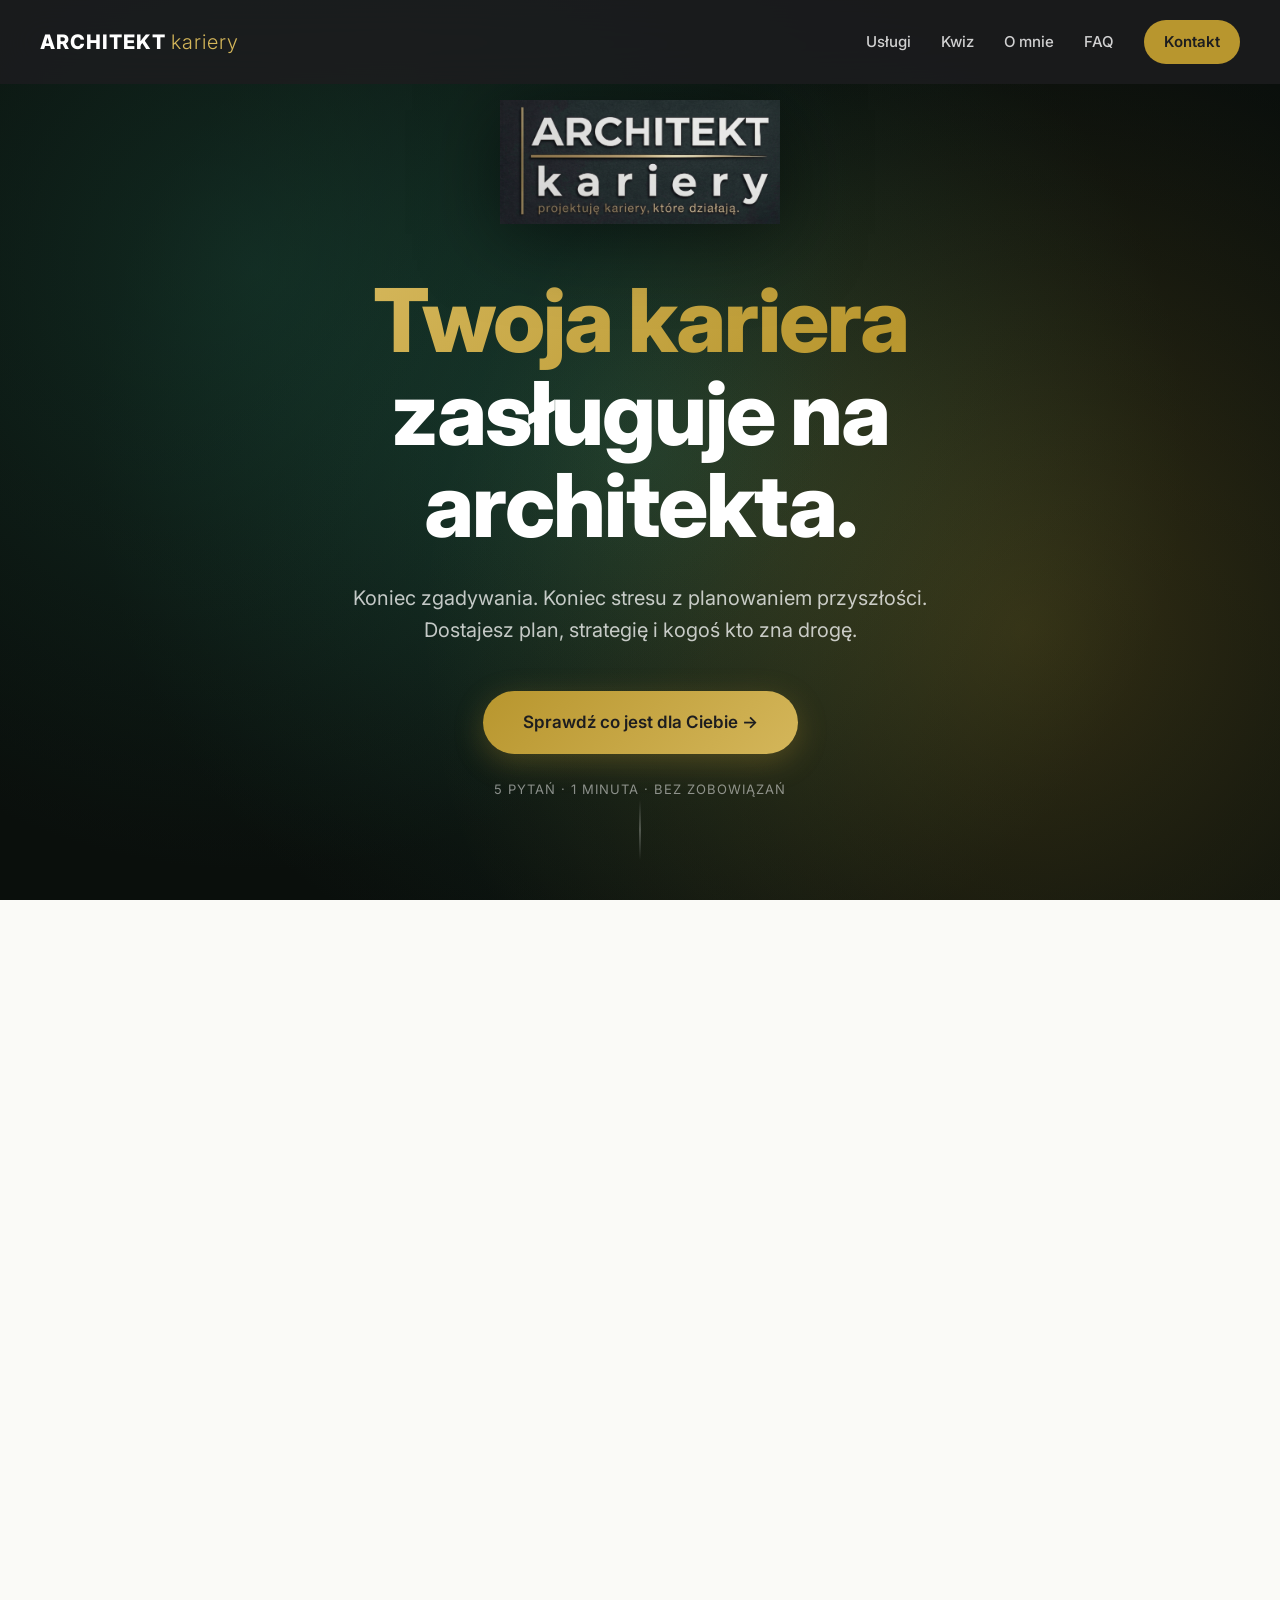
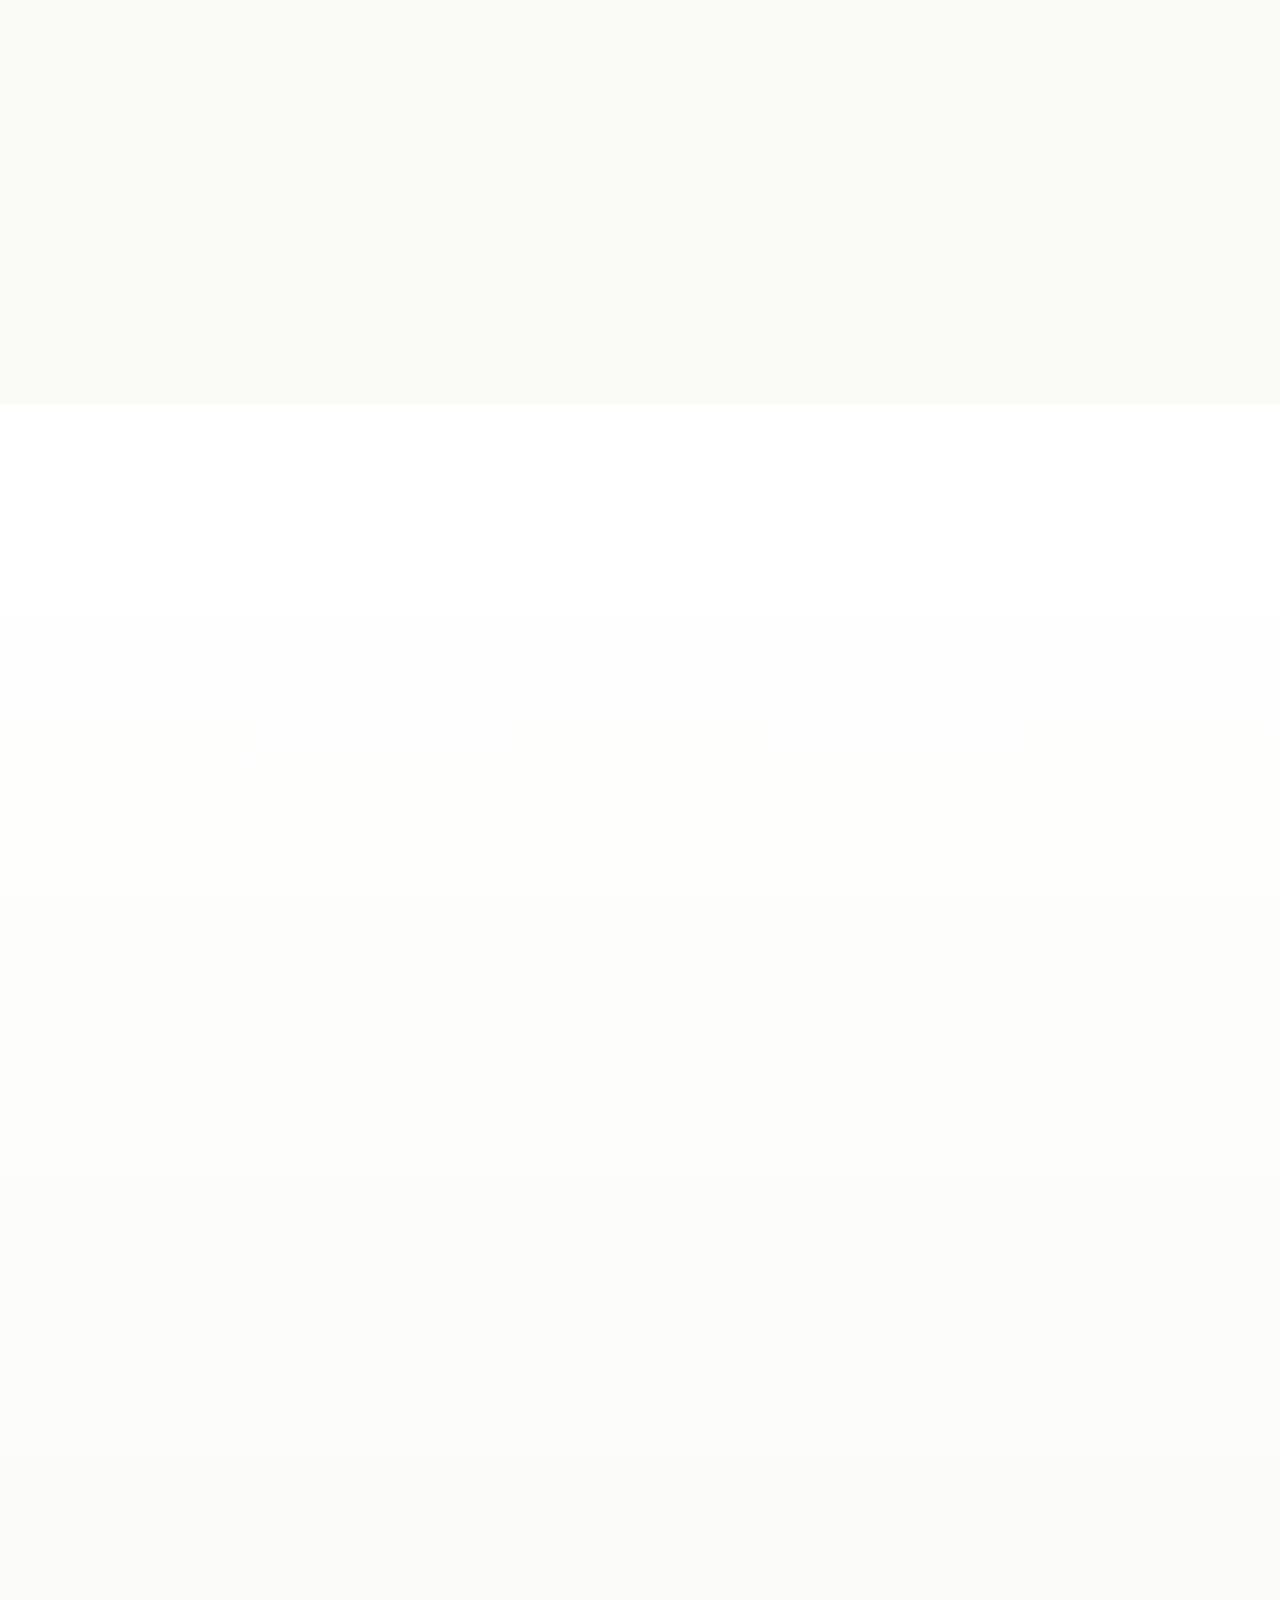
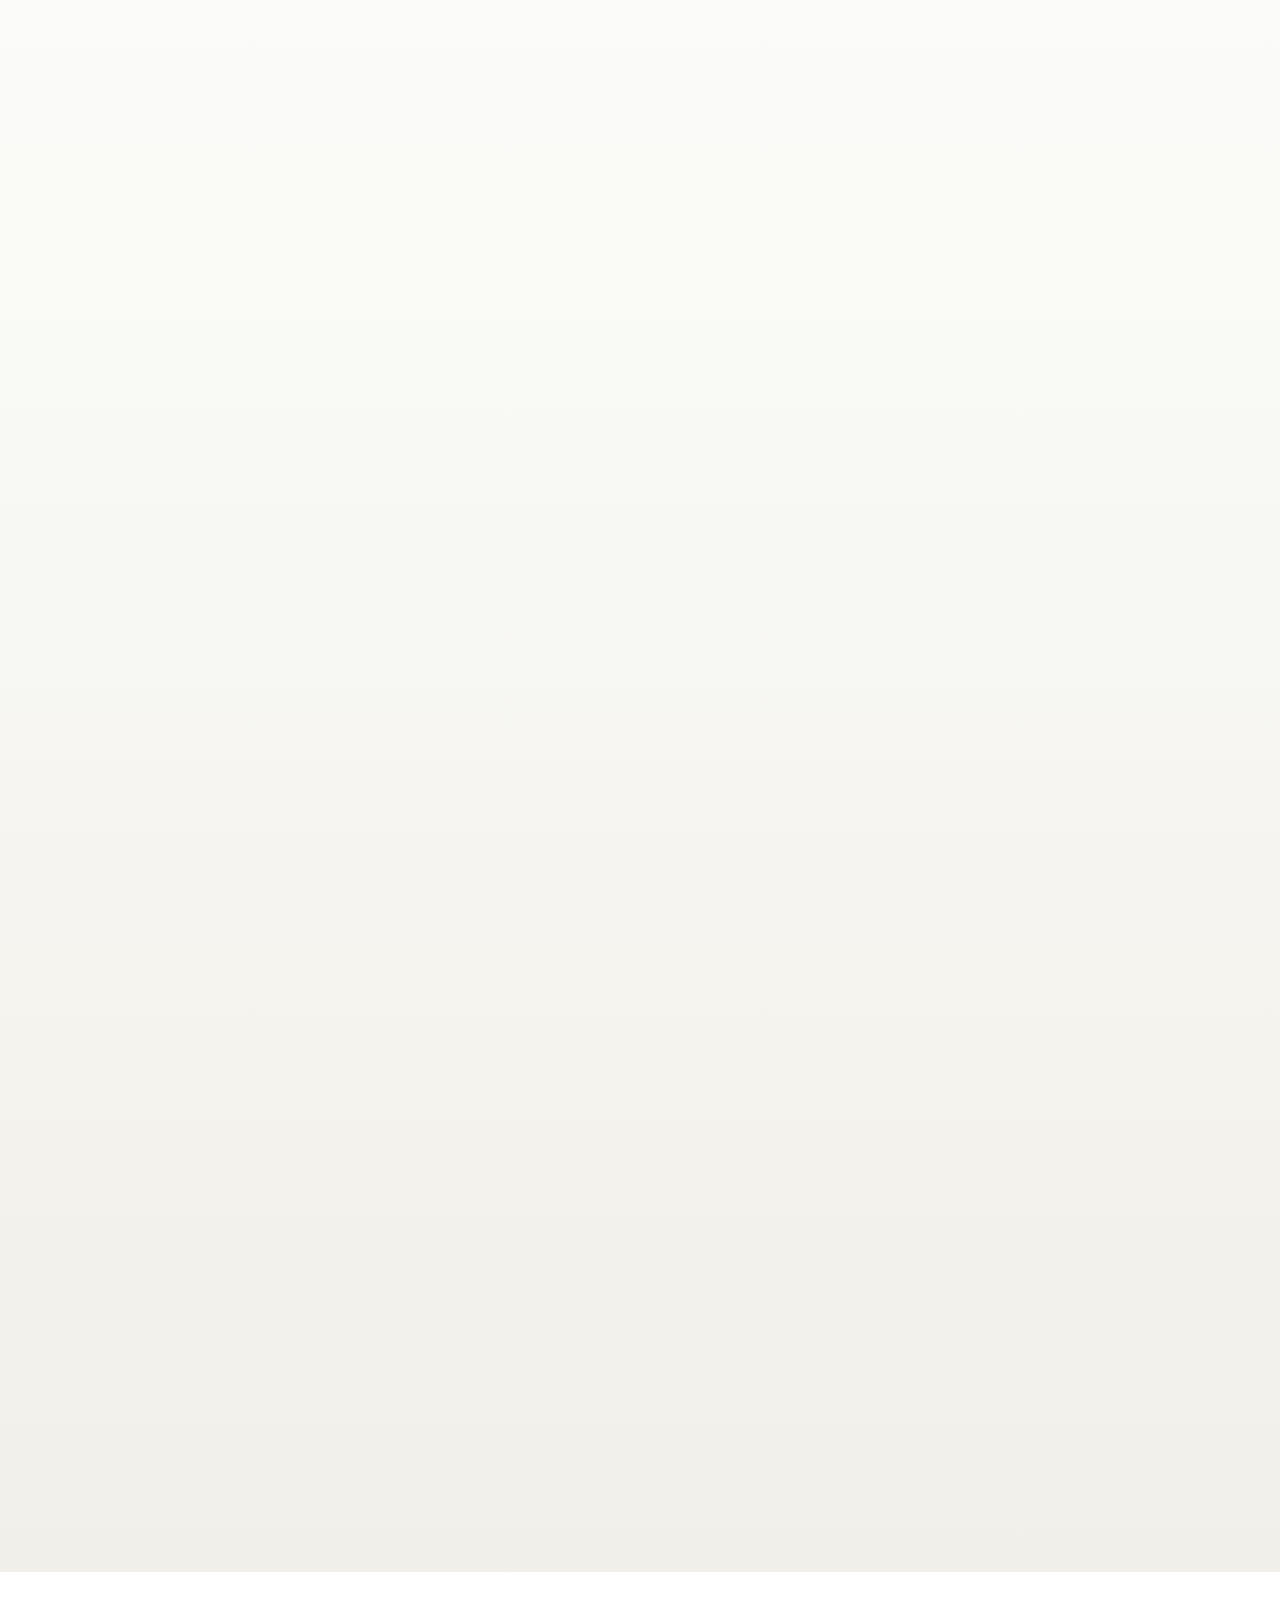
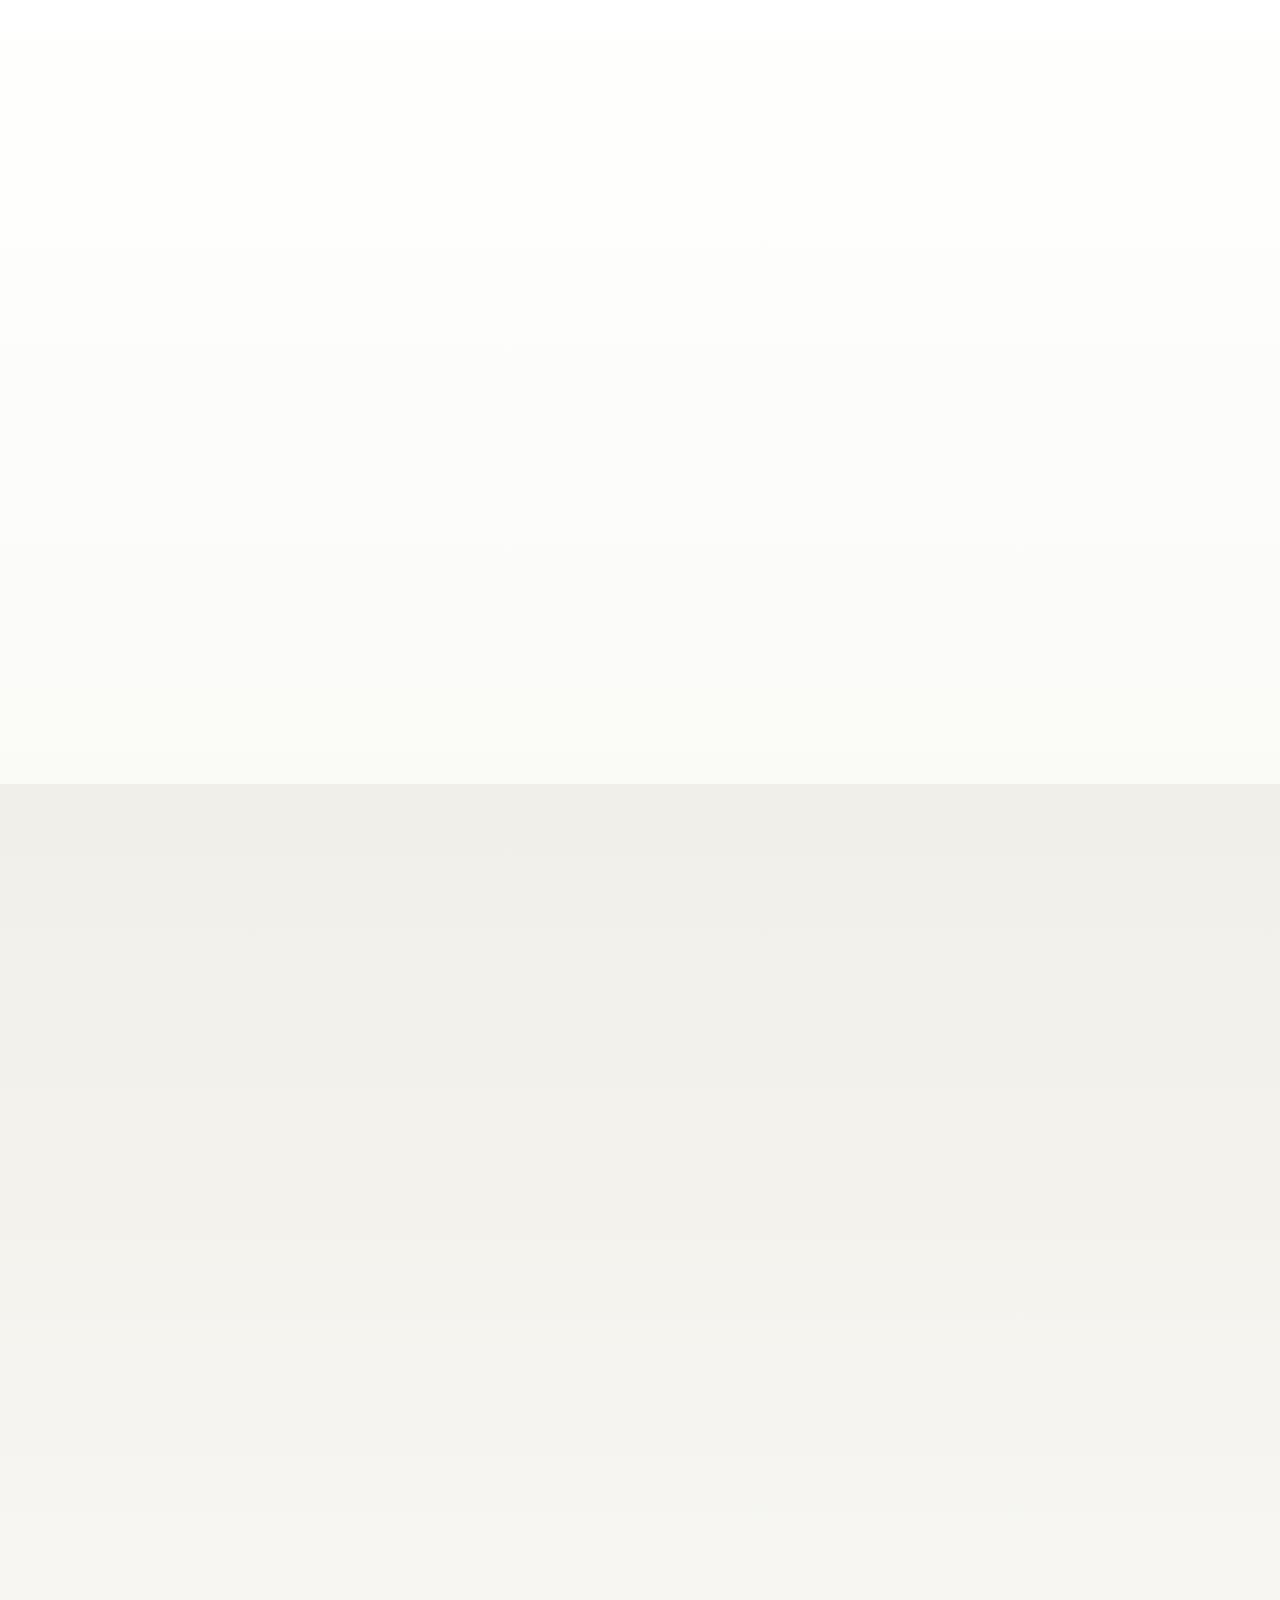
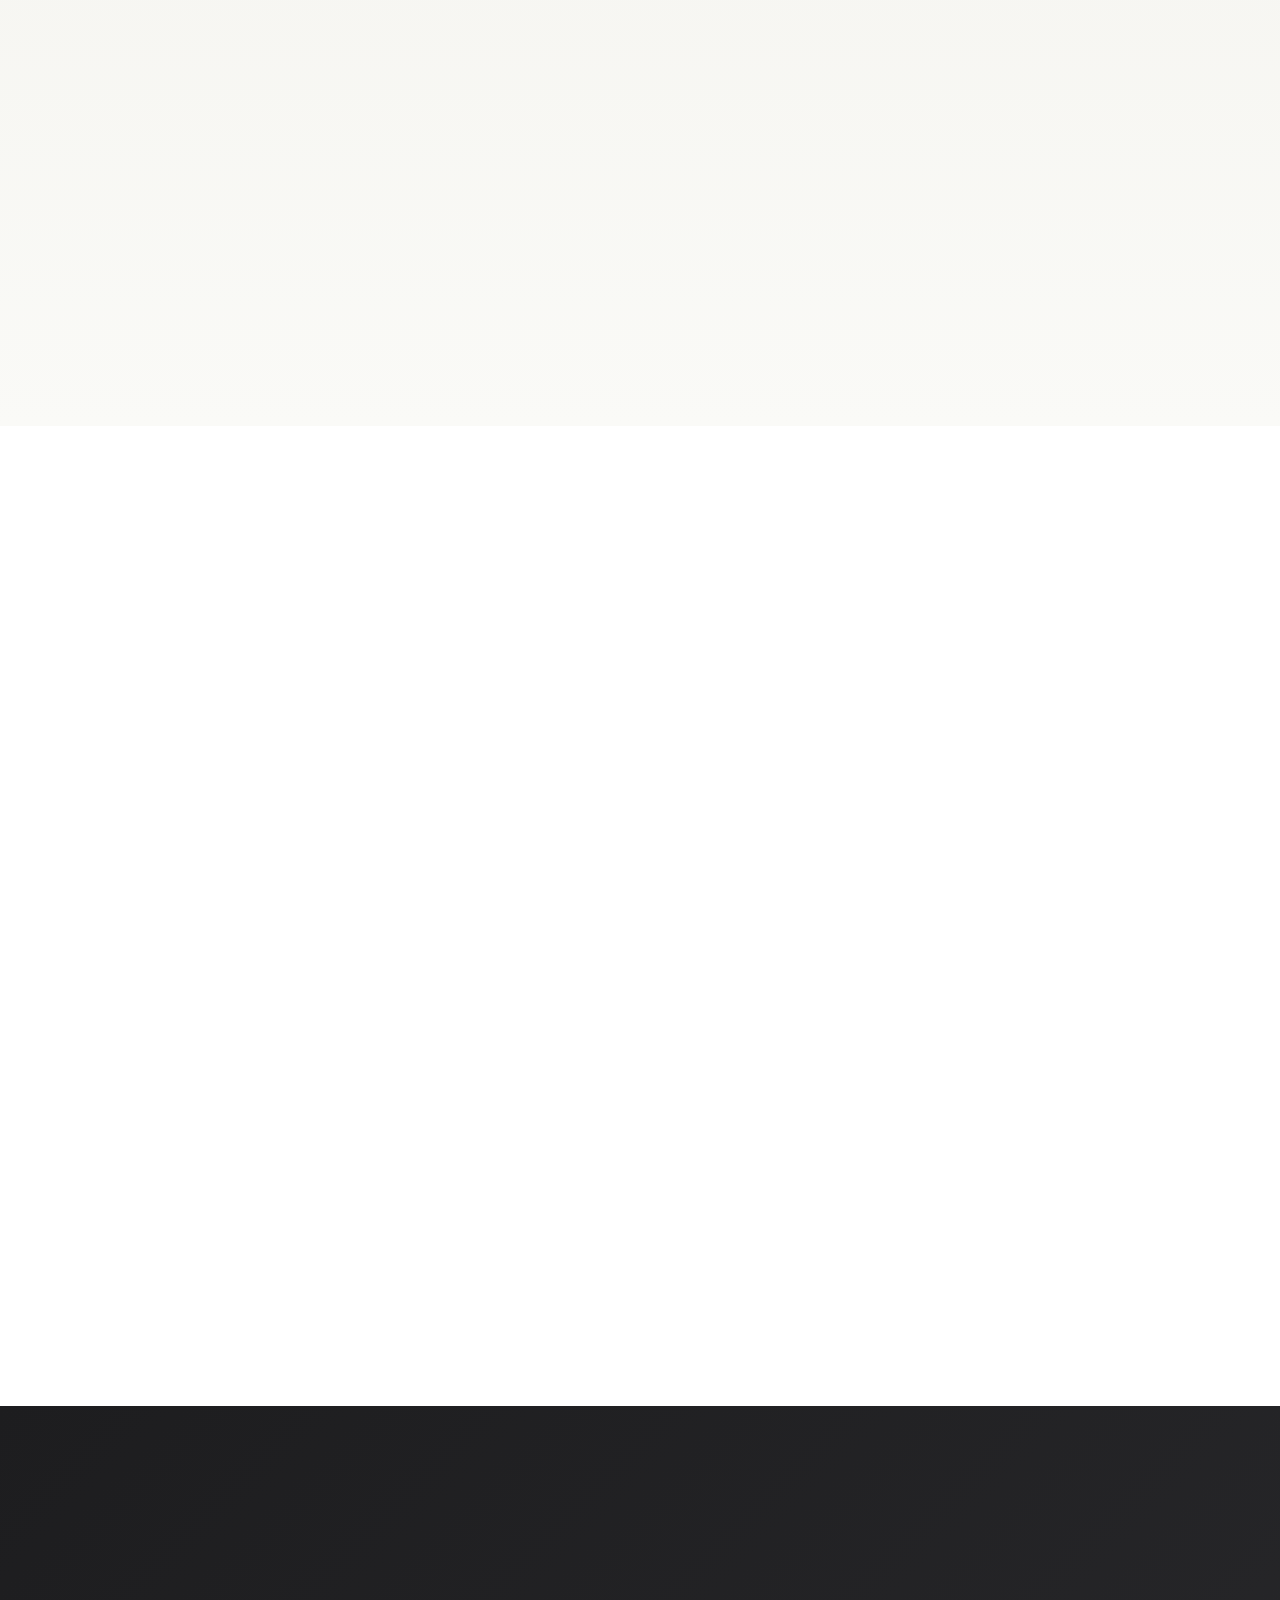
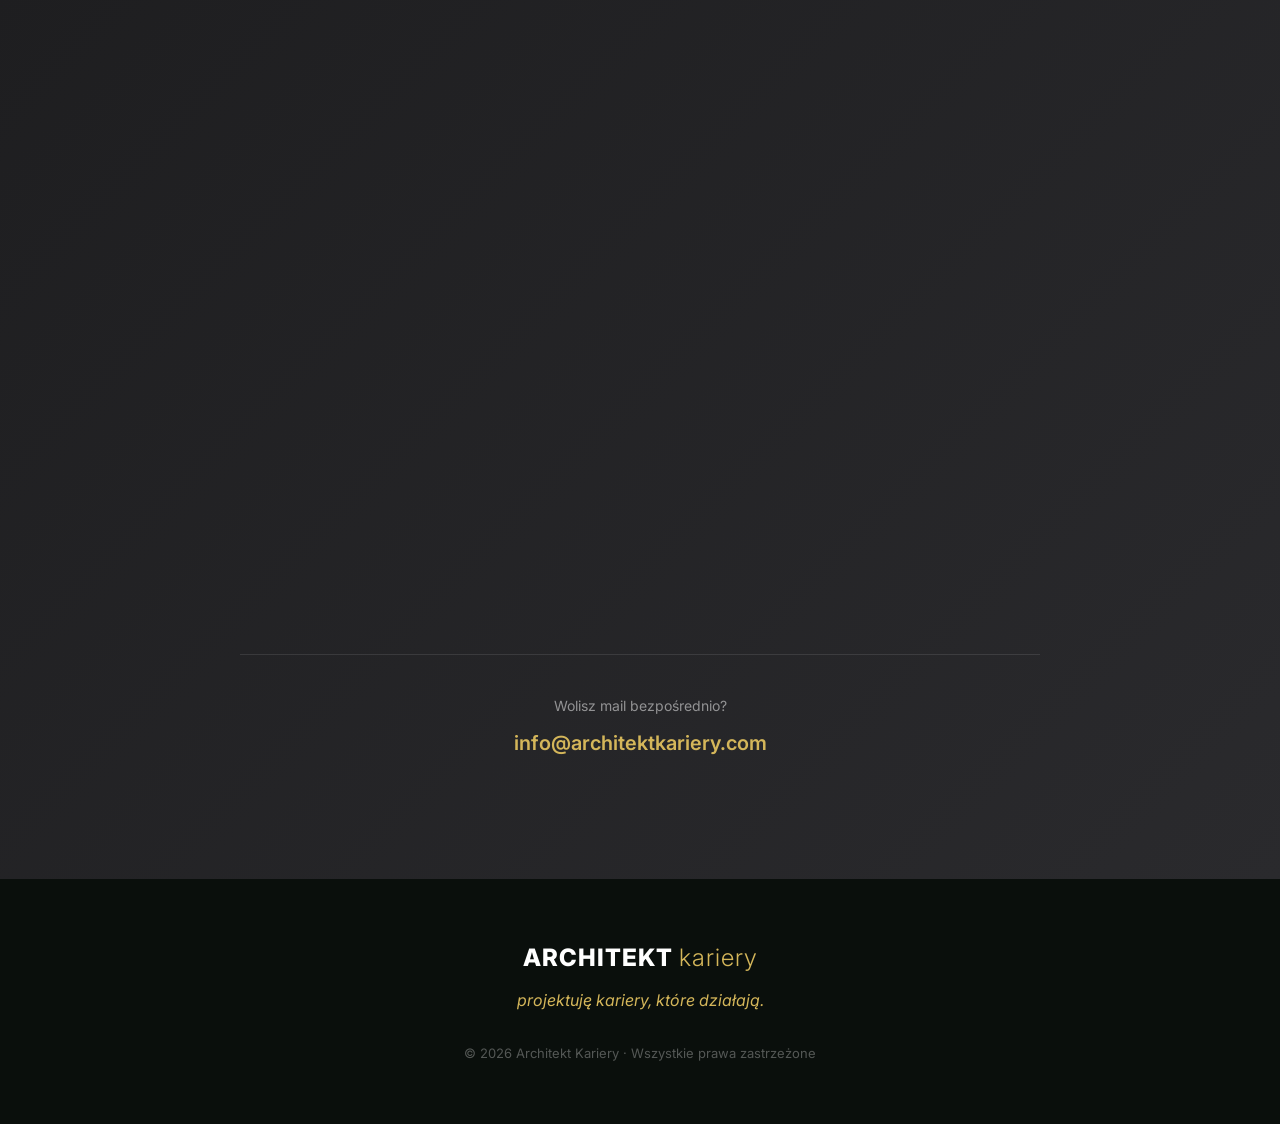
==== index.html @ 0538ae1d "Rename !DOCTYPE html.html to index.html" ====
<!DOCTYPE html>
<html lang="pl">
<head>
<meta charset="UTF-8">
<meta name="viewport" content="width=device-width, initial-scale=1.0">
<title>Architekt Kariery — projektuję kariery, które działają</title>
<meta name="description" content="Koniec zgadywania. Koniec stresu z planowaniem przyszłości. Dostajesz plan, strategię i kogoś kto zna drogę.">
<link rel="preconnect" href="https://fonts.googleapis.com">
<link rel="preconnect" href="https://fonts.gstatic.com" crossorigin>
<link href="https://fonts.googleapis.com/css2?family=Inter:wght@300;400;500;600;700;800;900&display=swap" rel="stylesheet">
<link rel="stylesheet" href="style.css">
</head>
<body>

<!-- NAVIGATION -->
<nav class="nav">
  <div class="nav-logo">ARCHITEKT <span>kariery</span></div>
  <div class="nav-links">
    <a href="#uslugi">Usługi</a>
    <a href="#kwiz">Kwiz</a>
    <a href="#o-mnie">O mnie</a>
    <a href="#faq">FAQ</a>
    <a href="#kontakt" class="nav-cta">Kontakt</a>
  </div>
</nav>

<!-- HERO -->
<section class="hero">
  <div class="hero-bg"></div>
  <div class="hero-content">
    <img src="logo.png" alt="Architekt Kariery" class="hero-logo">
    <h1 class="hero-title">
      <span class="gradient-text">Twoja kariera</span><br>
      zasługuje na architekta.
    </h1>
    <p class="hero-subtitle">
      Koniec zgadywania. Koniec stresu z planowaniem przyszłości.<br>
      Dostajesz plan, strategię i kogoś kto zna drogę.
    </p>
    <a href="#kwiz" class="btn-primary">Sprawdź co jest dla Ciebie →</a>
    <p class="hero-note">5 pytań · 1 minuta · bez zobowiązań</p>
  </div>
  <div class="scroll-indicator">
    <div class="scroll-line"></div>
  </div>
</section>

<!-- SEKCJA: PROBLEM -->
<section class="section section-problem reveal">
  <div class="container">
    <h2 class="section-title">
      Obawa. Strach. Prokrastynacja.
    </h2>
    <p class="section-subtitle">
      Trzy rzeczy które zatrzymują Cię przed zmianą.<br>
      Nie dlatego że jesteś słaby — dlatego że jesteś sam z tym.
    </p>
    <div class="cards-grid">
      <div class="card reveal">
        <div class="card-icon">🧭</div>
        <h3>Nie wiem co dalej</h3>
        <p>Rodzina naciska, rówieśnicy już coś robią, a Ty nadal nie masz pojęcia w którą stronę iść. Normalne. Tu się to kończy.</p>
      </div>
      <div class="card reveal">
        <div class="card-icon">🎯</div>
        <h3>Szukam, ale nic nie trafia</h3>
        <p>Wysyłasz CV, brak odpowiedzi. Chodzisz na rozmowy, brak ofert. Problem nie leży w Tobie — leży w strategii.</p>
      </div>
      <div class="card reveal">
        <div class="card-icon">🛡️</div>
        <h3>Boję się ryzyka</h3>
        <p>Masz etat ale czujesz że to nie to. Zmiana = ryzyko. Brak zmiany = ryzyko. Różnica: ze mną znasz swój krok.</p>
      </div>
    </div>
    <div class="quote-block reveal">
      <p>"Architekt przejmuje kortyzol procesu.<br>Ty podejmujesz decyzje na chłodno."</p>
    </div>
  </div>
</section>

<!-- SEKCJA: USŁUGI -->
<section id="uslugi" class="section section-services">
  <div class="container">
    <h2 class="section-title reveal">3 usługi. Każda ma jedno zadanie.</h2>
    <p class="section-subtitle reveal">
      Co konkretnie dla Ciebie robię. Bez ogólników, bez marketingu.
    </p>
    <div class="services-grid">
      <div class="service-card reveal">
        <div class="service-number">01</div>
        <h3>Pierwszy Krok</h3>
        <p class="service-sub">Profesjonalne CV + podstawowe profilowanie</p>
        <div class="service-line"></div>
        <p class="service-desc"><strong>Dla kogo:</strong> osoba która wie czego chce, ale jej CV nie działa.</p>
        <ul class="service-list">
          <li>Formularz profilujący (15-20 min)</li>
          <li>Analiza Twoich kompetencji pod kątem celu</li>
          <li>CV gotowe pod rynek — nie szablon, Twoje</li>
          <li>Wskazówki: gdzie aplikować, co podkreślać</li>
        </ul>
        <p class="service-time">Czas realizacji: 3-5 dni roboczych</p>
      </div>
      <div class="service-card reveal service-featured">
        <div class="service-number">02</div>
        <h3>Strategia</h3>
        <p class="service-sub">Profilowanie + CV + mentoring 10 dni</p>
        <div class="service-line"></div>
        <p class="service-desc"><strong>Dla kogo:</strong> osoba która ma kierunek, ale potrzebuje wsparcia operacyjnego.</p>
        <ul class="service-list">
          <li>Pełne profilowanie kariery (25-35 min formularza)</li>
          <li>Diagnoza kompetencji, barier, wartości</li>
          <li>Dokument strategiczny z planem działania</li>
          <li>CV pod rynek</li>
          <li>10 dni chatu: pytania, feedback, korekta kursu</li>
        </ul>
        <p class="service-time">Czas realizacji: 7-10 dni + 10 dni mentoringu</p>
      </div>
      <div class="service-card reveal">
        <div class="service-number">03</div>
        <h3>Pełna Mapa</h3>
        <p class="service-sub">Kompleksowe profilowanie + mapa + CV + rozmowa 1:1 + mentoring 30 dni</p>
        <div class="service-line"></div>
        <p class="service-desc"><strong>Dla kogo:</strong> osoba która chce to mieć z głowy. Raz, porządnie, na lata.</p>
        <ul class="service-list">
          <li>Pogłębione profilowanie (50-65 min)</li>
          <li>Dokument 15+ stron: DISC, kompetencje, ścieżki kariery, plan szkoleń z cenami, oś czasu, plan na 7 dni</li>
          <li>CV pod rynek</li>
          <li>Godzinna rozmowa 1:1</li>
          <li>30 dni mentoringu chat</li>
        </ul>
        <p class="service-time">Czas realizacji: 10-14 dni + rozmowa + 30 dni mentoringu</p>
      </div>
    </div>
    <div class="services-cta reveal">
      <p>Która usługa jest dla Ciebie?<br><strong>Odpowiedź w 5 pytaniach poniżej.</strong></p>
      <a href="#kwiz" class="btn-primary">Zacznij kwiz →</a>
    </div>
  </div>
</section>

<!-- SEKCJA: KWIZ -->
<section id="kwiz" class="section section-kwiz">
  <div class="container">
    <h2 class="section-title reveal">5 pytań. 1 spersonalizowana propozycja.</h2>
    <p class="section-subtitle reveal">
      Odpowiedz szczerze. Dostaniesz konkret — nie ofertę dla wszystkich.
    </p>
    <div class="kwiz-embed reveal">
      <iframe src="https://docs.google.com/forms/d/e/1FAIpQLSdaq3g_4HCW9_mxPggY98bLcOoUh68x8rNdlK4SN_FEnEeOaw/viewform?embedded=true" width="100%" height="900" frameborder="0" marginheight="0" marginwidth="0">Ładowanie…</iframe>
    </div>
  </div>
</section>

<!-- SEKCJA: DLA KOGO -->
<section class="section section-dla-kogo">
  <div class="container">
    <h2 class="section-title reveal">To dla Ciebie, jeśli…</h2>
    <div class="dla-kogo-grid">
      <div class="dla-kogo-card reveal">
        <div class="dla-kogo-age">17–25 lat</div>
        <h3>Stoisz na rozdrożu</h3>
        <p>Jesteś w ostatniej klasie liceum albo właśnie skończyłeś/aś. Rodzina naciska że "trzeba coś wybrać". Scrollujesz sociale, widzisz że rówieśnicy "coś już robią". A Ty nie masz pojęcia od czego zacząć.</p>
        <p class="dla-kogo-bold">To tu się zaczyna porządek. Ja Ci pokażę w czym jesteś dobry/a, jakie masz opcje i jak się tam dostać. Bez ściemy.</p>
      </div>
      <div class="dla-kogo-card reveal">
        <div class="dla-kogo-age">30–50 lat</div>
        <h3>Utknąłeś/aś na rynku</h3>
        <p>Pracujesz, ale to nie to. Albo nie pracujesz i nie możesz znaleźć. Małe miasto, mało ofert, szklany sufit. Odpowiadałeś/aś na dziesiątki ogłoszeń, nic z tego nie wyszło. Czujesz że jesteś wart/a więcej niż dostajesz.</p>
        <p class="dla-kogo-bold">Mam dla Ciebie strategię, nie motywację. Konkretny plan, liczby, pracodawcy, kalendarz. Brutalnie szczery, ale skuteczny.</p>
      </div>
    </div>
  </div>
</section>

<!-- SEKCJA: O MNIE -->
<section id="o-mnie" class="section section-o-mnie">
  <div class="container container-narrow">
    <h2 class="section-title reveal">Kto stoi za Architektem Kariery</h2>
    <div class="o-mnie-content reveal">
      <p class="lead">Nie jestem kolejnym coachem kariery z Instagrama.</p>
      <p>Przez 10 lat budowałem swoją karierę w retailu i zarządzaniu — od doradcy sprzedaży przez trenera po dyrektora sklepu jednej z największych sieci w Polsce. Zespół 180 osób. Budżet za miliony. Rekrutacja setek ludzi.</p>
      <p class="highlight">Wiem co widzi pracodawca czytając Twoje CV w 30 sekund — bo sam to robiłem.</p>
      <p>Jestem certyfikowanym coachem (Franklin University). Mam magistra psychologii w biznesie. Znam 5 modeli AI na poziomie zaawansowanym — używam ich żeby moje analizy były głębsze niż jakikolwiek klasyczny coach może zaoferować.</p>
      <h3 class="sub-h3">Dlaczego to robię?</h3>
      <p>Nie dla pieniędzy. Mam etat który pokrywa moje rachunki. Robię to bo uważam że polski system edukacji i rynek pracy zostawia dorosłych ludzi z chaosem w głowie, a młodych z presją i zero konkretnej pomocy.</p>
      <p class="highlight">Chcę być rozwiązaniem, nie kolejnym problemem.</p>
      <p>Uczciwie: z tego chcę zarabiać — bo mam rodzinę i marzenia (w tym mustanga, jeśli już szczerze). Ale moja motywacja to nie biznes — to wpływ.</p>
      <p>Jeśli mi pomożesz rozwiązać Twój problem z karierą, to będziemy wspólnie rozwijać ten kraj. Mały krok, ale konkretny.</p>
    </div>
  </div>
</section>

<!-- SEKCJA: FAQ -->
<section id="faq" class="section section-faq">
  <div class="container container-narrow">
    <h2 class="section-title reveal">Często zadawane pytania</h2>
    <div class="faq-list">
      <details class="faq-item reveal">
        <summary>Ile to kosztuje?</summary>
        <p>Cena zależy od tego jakiej usługi potrzebujesz. Wypełnij kwiz (5 pytań, 1 minuta), a dostaniesz spersonalizowaną propozycję z ceną dopasowaną do Twojej sytuacji. Bez pakietów "dla wszystkich", bez ukrytych kosztów.</p>
      </details>
      <details class="faq-item reveal">
        <summary>Jak szybko dostanę odpowiedź po wypełnieniu kwizu?</summary>
        <p>W 24 godziny. Jeśli Twoja sytuacja jest pilna — możesz to zaznaczyć w kwizie, wtedy odpisuję priorytetowo.</p>
      </details>
      <details class="faq-item reveal">
        <summary>Czy to jest legit? Skąd mam wiedzieć że to nie scam?</summary>
        <p>Uczciwe pytanie. Prosta odpowiedź: zanim zapłacisz cokolwiek, dostaniesz ode mnie spersonalizowaną analizę Twojej sytuacji (bezpłatnie, po kwizie). Zobaczysz jak piszę, jak myślę, czy to co proponuję ma sens. Jeśli tak — idziemy dalej. Jeśli nie — żadnej presji.</p>
      </details>
      <details class="faq-item reveal">
        <summary>Jak płacę?</summary>
        <p>BLIK lub przelew tradycyjny. Po akceptacji propozycji dostajesz dane do przelewu. Faktura na firmę lub rachunek na osobę fizyczną — jak potrzebujesz.</p>
      </details>
      <details class="faq-item reveal">
        <summary>Co dostaję po zapłacie?</summary>
        <p>Link do szczegółowego formularza profilującego (15-70 min zależnie od pakietu) + instrukcję co dalej. Twój dokument / CV / mapa trafia do Ciebie mailem w terminie ustalonym w propozycji.</p>
      </details>
      <details class="faq-item reveal">
        <summary>A jeśli to nie zadziała?</summary>
        <p>Nie obiecuję że dostaniesz pracę za 7 dni — nikt uczciwy tego nie obieca. Obiecuję że dostaniesz konkretną strategię, CV pod rynek i wsparcie w trakcie procesu. Skuteczność zależy od Twojego wdrożenia. Jeśli poczujesz że dokument/CV nie odpowiada na Twoją sytuację — napisz, poprawiamy. Nie wysyłam "półproduktów".</p>
      </details>
    </div>
  </div>
</section>

<!-- SEKCJA: KONTAKT -->
<section id="kontakt" class="section section-kontakt">
  <div class="container container-narrow">
    <h2 class="section-title reveal">Masz pytanie? Pisz wprost.</h2>
    <p class="section-subtitle reveal">Odpowiadam w 24h.</p>
    <form class="kontakt-form reveal" action="https://formsubmit.co/info@architektkariery.com" method="POST">
      <input type="hidden" name="_subject" value="Nowa wiadomość z architektkariery.com">
      <input type="hidden" name="_captcha" value="false">
      <input type="hidden" name="_next" value="https://architektkariery.com#dziekuje">
      <div class="form-group">
        <label>Imię</label>
        <input type="text" name="imie" required placeholder="Jak się do Ciebie zwracać">
      </div>
      <div class="form-group">
        <label>E-mail</label>
        <input type="email" name="email" required placeholder="twoj@email.com">
      </div>
      <div class="form-group">
        <label>Wiadomość</label>
        <textarea name="wiadomosc" required placeholder="Napisz o co Ci chodzi" rows="5"></textarea>
      </div>
      <button type="submit" class="btn-primary">Wyślij wiadomość →</button>
    </form>
    <div class="kontakt-alt">
      <p>Wolisz mail bezpośrednio?</p>
      <a href="mailto:info@architektkariery.com">info@architektkariery.com</a>
    </div>
  </div>
</section>

<!-- FOOTER -->
<footer class="footer">
  <div class="container">
    <div class="footer-logo">ARCHITEKT <span>kariery</span></div>
    <p class="footer-tagline">projektuję kariery, które działają.</p>
    <p class="footer-copyright">© 2026 Architekt Kariery · Wszystkie prawa zastrzeżone</p>
  </div>
</footer>

<script src="script.js"></script>
</body>
</html>
---- style.css ----
/* ============================================================
   ARCHITEKT KARIERY — STYLES
   Design: Apple-like + Innovation + ASMR premium
============================================================ */

* { margin: 0; padding: 0; box-sizing: border-box; }

:root {
  --dark: #1D1D1F;
  --green: #1A4A3A;
  --green-light: #2D6B52;
  --gold: #B8962E;
  --gold-light: #D4B65A;
  --cream: #FAFAF7;
  --white: #FFFFFF;
  --gray: #86868B;
  --gray-light: #F5F5F7;
  --section-gradient-1: linear-gradient(180deg, #FAFAF7 0%, #F5F5F7 100%);
  --section-gradient-2: linear-gradient(180deg, #FFFFFF 0%, #FAFAF7 100%);
}

html { scroll-behavior: smooth; }

body {
  font-family: 'Inter', -apple-system, BlinkMacSystemFont, sans-serif;
  font-weight: 400;
  color: var(--dark);
  background: var(--cream);
  line-height: 1.6;
  overflow-x: hidden;
}

img { max-width: 100%; height: auto; display: block; }

/* ========== NAVIGATION ========== */
.nav {
  position: fixed; top: 0; left: 0; right: 0;
  padding: 20px 40px;
  display: flex; justify-content: space-between; align-items: center;
  z-index: 1000;
  background: rgba(29, 29, 31, 0.85);
  backdrop-filter: blur(20px);
  -webkit-backdrop-filter: blur(20px);
  transition: all 0.4s ease;
}
.nav-logo {
  font-weight: 800; font-size: 20px; letter-spacing: 1px;
  color: #FFF;
}
.nav-logo span {
  color: var(--gold-light); font-weight: 300;
}
.nav-links {
  display: flex; gap: 30px; align-items: center;
}
.nav-links a {
  color: rgba(255,255,255,0.8); text-decoration: none;
  font-size: 15px; font-weight: 500;
  transition: color 0.3s;
}
.nav-links a:hover { color: var(--gold-light); }
.nav-cta {
  background: var(--gold); color: var(--dark) !important;
  padding: 10px 20px; border-radius: 30px;
  font-weight: 600 !important;
}
.nav-cta:hover {
  background: var(--gold-light);
  transform: translateY(-2px);
  box-shadow: 0 8px 24px rgba(184,150,46,0.3);
}

/* ========== HERO ========== */
.hero {
  min-height: 100vh;
  position: relative;
  display: flex; align-items: center; justify-content: center;
  overflow: hidden;
  background: #0A0F0C;
}
.hero-bg {
  position: absolute; inset: 0;
  background:
    radial-gradient(circle at 20% 30%, rgba(26, 74, 58, 0.6) 0%, transparent 50%),
    radial-gradient(circle at 80% 70%, rgba(184, 150, 46, 0.3) 0%, transparent 50%),
    radial-gradient(circle at 50% 50%, rgba(45, 107, 82, 0.4) 0%, transparent 70%),
    #0A0F0C;
  animation: gradientShift 20s ease-in-out infinite;
}
@keyframes gradientShift {
  0%, 100% { background-position: 0% 0%, 100% 100%, 50% 50%; }
  50% { background-position: 100% 50%, 0% 50%, 50% 50%; }
}
.hero-bg::before {
  content: '';
  position: absolute; inset: 0;
  background: radial-gradient(ellipse at center, transparent 0%, rgba(10,15,12,0.4) 100%);
}
.hero-content {
  position: relative; z-index: 2;
  text-align: center;
  max-width: 900px; padding: 0 30px;
  animation: fadeUp 1.2s ease-out;
}
@keyframes fadeUp {
  from { opacity: 0; transform: translateY(40px); }
  to { opacity: 1; transform: translateY(0); }
}
.hero-logo {
  max-width: 280px;
  margin: 0 auto 50px;
  filter: drop-shadow(0 10px 40px rgba(0,0,0,0.5));
}
.hero-title {
  font-size: clamp(40px, 7vw, 88px);
  font-weight: 800;
  line-height: 1.05;
  color: #FFF;
  letter-spacing: -2px;
  margin-bottom: 30px;
}
.gradient-text {
  background: linear-gradient(135deg, var(--gold-light) 0%, var(--gold) 50%, #E8C66A 100%);
  -webkit-background-clip: text;
  -webkit-text-fill-color: transparent;
  background-clip: text;
  background-size: 200% auto;
  animation: shimmer 4s ease-in-out infinite;
}
@keyframes shimmer {
  0%, 100% { background-position: 0% 50%; }
  50% { background-position: 100% 50%; }
}
.hero-subtitle {
  font-size: clamp(16px, 1.8vw, 20px);
  color: rgba(255,255,255,0.75);
  font-weight: 400;
  line-height: 1.6;
  margin-bottom: 45px;
  max-width: 640px; margin-left: auto; margin-right: auto;
}
.btn-primary {
  display: inline-block;
  background: linear-gradient(135deg, var(--gold) 0%, var(--gold-light) 100%);
  color: var(--dark);
  padding: 18px 40px;
  border-radius: 50px;
  font-size: 17px; font-weight: 600;
  text-decoration: none;
  transition: all 0.4s cubic-bezier(0.175, 0.885, 0.32, 1.275);
  box-shadow: 0 8px 30px rgba(184,150,46,0.3);
  border: none; cursor: pointer;
}
.btn-primary:hover {
  transform: translateY(-3px) scale(1.02);
  box-shadow: 0 15px 40px rgba(184,150,46,0.5);
}
.hero-note {
  margin-top: 25px;
  font-size: 13px;
  color: rgba(255,255,255,0.5);
  letter-spacing: 1px;
  text-transform: uppercase;
}
.scroll-indicator {
  position: absolute; bottom: 40px; left: 50%;
  transform: translateX(-50%);
}
.scroll-line {
  width: 1px; height: 60px;
  background: linear-gradient(180deg, transparent 0%, rgba(255,255,255,0.5) 50%, transparent 100%);
  animation: scrollPulse 2s ease-in-out infinite;
}
@keyframes scrollPulse {
  0%, 100% { transform: scaleY(0.5); opacity: 0.3; }
  50% { transform: scaleY(1); opacity: 1; }
}

/* ========== SECTIONS ========== */
.section {
  padding: 120px 30px;
  position: relative;
}
.container {
  max-width: 1200px; margin: 0 auto;
}
.container-narrow {
  max-width: 800px; margin: 0 auto;
}
.section-title {
  font-size: clamp(32px, 5vw, 56px);
  font-weight: 800;
  line-height: 1.15;
  letter-spacing: -1.5px;
  margin-bottom: 20px;
  color: var(--dark);
  text-align: center;
}
.section-subtitle {
  font-size: clamp(16px, 1.6vw, 20px);
  color: var(--gray);
  text-align: center;
  max-width: 640px; margin: 0 auto 80px;
  line-height: 1.6;
}

/* ========== SECTION: PROBLEM ========== */
.section-problem { background: var(--section-gradient-1); }
.cards-grid {
  display: grid; grid-template-columns: repeat(3, 1fr);
  gap: 30px;
  margin-bottom: 80px;
}
.card {
  background: #FFF;
  padding: 50px 35px;
  border-radius: 24px;
  transition: all 0.5s cubic-bezier(0.175, 0.885, 0.32, 1.275);
  border: 1px solid rgba(0,0,0,0.05);
}
.card:hover {
  transform: translateY(-8px);
  box-shadow: 0 25px 60px rgba(0,0,0,0.08);
  border-color: rgba(184,150,46,0.3);
}
.card-icon {
  font-size: 48px; margin-bottom: 25px;
  filter: grayscale(0.3);
}
.card h3 {
  font-size: 24px; font-weight: 700; margin-bottom: 15px;
  color: var(--dark);
}
.card p {
  color: var(--gray); line-height: 1.7;
}
.quote-block {
  text-align: center;
  max-width: 800px; margin: 0 auto;
  padding: 50px 30px;
}
.quote-block p {
  font-size: clamp(22px, 3vw, 32px);
  font-weight: 500;
  color: var(--dark);
  line-height: 1.4;
  font-style: italic;
  letter-spacing: -0.5px;
}

/* ========== SECTION: USŁUGI ========== */
.section-services { background: var(--section-gradient-2); }
.services-grid {
  display: grid; grid-template-columns: repeat(3, 1fr);
  gap: 30px; margin-bottom: 80px;
}
.service-card {
  background: #FFF;
  padding: 50px 40px;
  border-radius: 24px;
  border: 1px solid rgba(0,0,0,0.05);
  transition: all 0.5s cubic-bezier(0.175, 0.885, 0.32, 1.275);
  position: relative;
  display: flex; flex-direction: column;
}
.service-card:hover {
  transform: translateY(-8px);
  box-shadow: 0 30px 70px rgba(0,0,0,0.1);
  border-color: var(--gold);
}
.service-featured {
  background: linear-gradient(135deg, var(--dark) 0%, #2A2A2D 100%);
  color: #FFF;
  transform: scale(1.03);
}
.service-featured:hover {
  transform: scale(1.03) translateY(-8px);
}
.service-featured h3,
.service-featured .service-desc strong { color: #FFF; }
.service-featured .service-sub,
.service-featured p { color: rgba(255,255,255,0.8); }
.service-featured .service-list li { color: rgba(255,255,255,0.85); }
.service-featured .service-list li::before { color: var(--gold-light); }
.service-featured .service-number { color: var(--gold-light); }
.service-featured .service-line { background: rgba(255,255,255,0.15); }
.service-number {
  font-size: 14px; font-weight: 700; letter-spacing: 2px;
  color: var(--gold); margin-bottom: 20px;
}
.service-card h3 {
  font-size: 32px; font-weight: 800; margin-bottom: 8px;
  letter-spacing: -0.5px;
}
.service-sub {
  font-size: 15px; color: var(--gray); margin-bottom: 30px;
  font-weight: 500;
}
.service-line {
  height: 1px; background: rgba(0,0,0,0.08);
  margin: 0 0 30px;
}
.service-desc {
  margin-bottom: 20px; color: var(--dark);
}
.service-list {
  list-style: none; margin-bottom: 30px;
  flex: 1;
}
.service-list li {
  position: relative; padding-left: 25px; margin-bottom: 12px;
  color: var(--dark); line-height: 1.5;
}
.service-list li::before {
  content: '→'; position: absolute; left: 0;
  color: var(--gold); font-weight: 700;
}
.service-time {
  font-size: 13px; color: var(--gray);
  text-transform: uppercase; letter-spacing: 1px;
  margin-top: auto;
}
.services-cta { text-align: center; }
.services-cta p {
  font-size: 20px; margin-bottom: 25px; color: var(--dark);
}

/* ========== SECTION: KWIZ ========== */
.section-kwiz {
  background: linear-gradient(180deg, var(--cream) 0%, #F0EFE9 100%);
}
.kwiz-embed {
  background: #FFF;
  border-radius: 24px;
  overflow: hidden;
  box-shadow: 0 20px 60px rgba(0,0,0,0.08);
}
.kwiz-embed iframe {
  display: block;
  width: 100%;
  border: none;
}

/* ========== SECTION: DLA KOGO ========== */
.section-dla-kogo { background: var(--section-gradient-2); }
.dla-kogo-grid {
  display: grid; grid-template-columns: 1fr 1fr;
  gap: 40px;
}
.dla-kogo-card {
  background: linear-gradient(135deg, #FFF 0%, var(--cream) 100%);
  padding: 60px 50px;
  border-radius: 24px;
  border: 1px solid rgba(0,0,0,0.05);
  transition: all 0.5s ease;
}
.dla-kogo-card:hover {
  transform: translateY(-5px);
  box-shadow: 0 30px 70px rgba(0,0,0,0.08);
}
.dla-kogo-age {
  display: inline-block;
  background: var(--green);
  color: #FFF;
  padding: 8px 20px; border-radius: 30px;
  font-size: 14px; font-weight: 600;
  letter-spacing: 1px;
  margin-bottom: 25px;
}
.dla-kogo-card h3 {
  font-size: 32px; font-weight: 800;
  margin-bottom: 20px; letter-spacing: -0.5px;
}
.dla-kogo-card p {
  color: var(--gray); margin-bottom: 20px; line-height: 1.7;
}
.dla-kogo-bold {
  color: var(--dark) !important;
  font-weight: 500;
  border-left: 3px solid var(--gold);
  padding-left: 20px !important;
}

/* ========== SECTION: O MNIE ========== */
.section-o-mnie {
  background: linear-gradient(180deg, #F0EFE9 0%, var(--cream) 100%);
}
.o-mnie-content p {
  font-size: 18px;
  line-height: 1.8;
  color: var(--dark);
  margin-bottom: 25px;
}
.o-mnie-content .lead {
  font-size: 24px;
  font-weight: 600;
  color: var(--dark);
  margin-bottom: 30px;
}
.o-mnie-content .highlight {
  font-size: 22px;
  font-weight: 600;
  color: var(--green);
  border-left: 4px solid var(--gold);
  padding-left: 25px;
  margin: 40px 0;
  line-height: 1.5;
}
.sub-h3 {
  font-size: 28px;
  font-weight: 800;
  margin: 50px 0 20px;
  color: var(--dark);
  letter-spacing: -0.5px;
}

/* ========== SECTION: FAQ ========== */
.section-faq { background: var(--white); }
.faq-list { display: flex; flex-direction: column; gap: 15px; }
.faq-item {
  background: var(--cream);
  border-radius: 16px;
  padding: 25px 30px;
  transition: all 0.4s ease;
  border: 1px solid transparent;
}
.faq-item[open] {
  background: #FFF;
  border-color: var(--gold);
  box-shadow: 0 15px 40px rgba(0,0,0,0.05);
}
.faq-item summary {
  font-size: 19px;
  font-weight: 600;
  color: var(--dark);
  cursor: pointer;
  list-style: none;
  display: flex; justify-content: space-between;
  align-items: center;
}
.faq-item summary::-webkit-details-marker { display: none; }
.faq-item summary::after {
  content: '+';
  font-size: 28px;
  color: var(--gold);
  transition: transform 0.3s ease;
  font-weight: 300;
}
.faq-item[open] summary::after { transform: rotate(45deg); }
.faq-item p {
  margin-top: 20px;
  color: var(--gray);
  line-height: 1.7;
}

/* ========== SECTION: KONTAKT ========== */
.section-kontakt {
  background: linear-gradient(135deg, var(--dark) 0%, #2A2A2D 100%);
  color: #FFF;
}
.section-kontakt .section-title { color: #FFF; }
.section-kontakt .section-subtitle { color: rgba(255,255,255,0.6); }
.kontakt-form {
  display: flex; flex-direction: column; gap: 25px;
  margin-bottom: 50px;
}
.form-group { display: flex; flex-direction: column; gap: 8px; }
.form-group label {
  font-size: 13px; font-weight: 600;
  text-transform: uppercase; letter-spacing: 1px;
  color: rgba(255,255,255,0.7);
}
.form-group input,
.form-group textarea {
  background: rgba(255,255,255,0.05);
  border: 1px solid rgba(255,255,255,0.1);
  border-radius: 12px;
  padding: 18px 20px;
  color: #FFF;
  font-family: inherit;
  font-size: 16px;
  transition: all 0.3s ease;
}
.form-group input:focus,
.form-group textarea:focus {
  outline: none;
  border-color: var(--gold);
  background: rgba(255,255,255,0.08);
}
.form-group input::placeholder,
.form-group textarea::placeholder { color: rgba(255,255,255,0.35); }
.kontakt-form .btn-primary {
  align-self: flex-start;
  margin-top: 10px;
}
.kontakt-alt {
  text-align: center;
  padding-top: 40px;
  border-top: 1px solid rgba(255,255,255,0.1);
}
.kontakt-alt p {
  color: rgba(255,255,255,0.5);
  margin-bottom: 10px;
  font-size: 14px;
}
.kontakt-alt a {
  color: var(--gold-light);
  font-size: 20px;
  font-weight: 600;
  text-decoration: none;
  transition: color 0.3s;
}
.kontakt-alt a:hover { color: var(--gold); }

/* ========== FOOTER ========== */
.footer {
  background: #0A0F0C;
  padding: 60px 30px;
  text-align: center;
  color: rgba(255,255,255,0.5);
}
.footer-logo {
  font-size: 24px; font-weight: 800; letter-spacing: 1px;
  color: #FFF; margin-bottom: 10px;
}
.footer-logo span { color: var(--gold-light); font-weight: 300; }
.footer-tagline {
  color: var(--gold-light);
  font-style: italic;
  font-size: 16px;
  margin-bottom: 30px;
}
.footer-copyright {
  font-size: 13px;
  color: rgba(255,255,255,0.3);
}

/* ========== SCROLL REVEAL ANIMATIONS ========== */
.reveal {
  opacity: 0;
  transform: translateY(40px);
  transition: all 0.9s cubic-bezier(0.165, 0.84, 0.44, 1);
}
.reveal.active {
  opacity: 1;
  transform: translateY(0);
}

/* ========== RESPONSIVE ========== */
@media (max-width: 900px) {
  .nav { padding: 15px 20px; }
  .nav-links { gap: 15px; }
  .nav-links a:not(.nav-cta) { display: none; }
  .section { padding: 80px 20px; }
  .cards-grid, .services-grid { grid-template-columns: 1fr; }
  .dla-kogo-grid { grid-template-columns: 1fr; gap: 25px; }
  .service-featured { transform: scale(1); }
  .service-featured:hover { transform: translateY(-8px); }
  .hero-logo { max-width: 220px; margin-bottom: 35px; }
}

@media (max-width: 500px) {
  .hero-content { padding: 0 20px; }
  .service-card, .dla-kogo-card { padding: 35px 25px; }
  .card { padding: 35px 25px; }
}
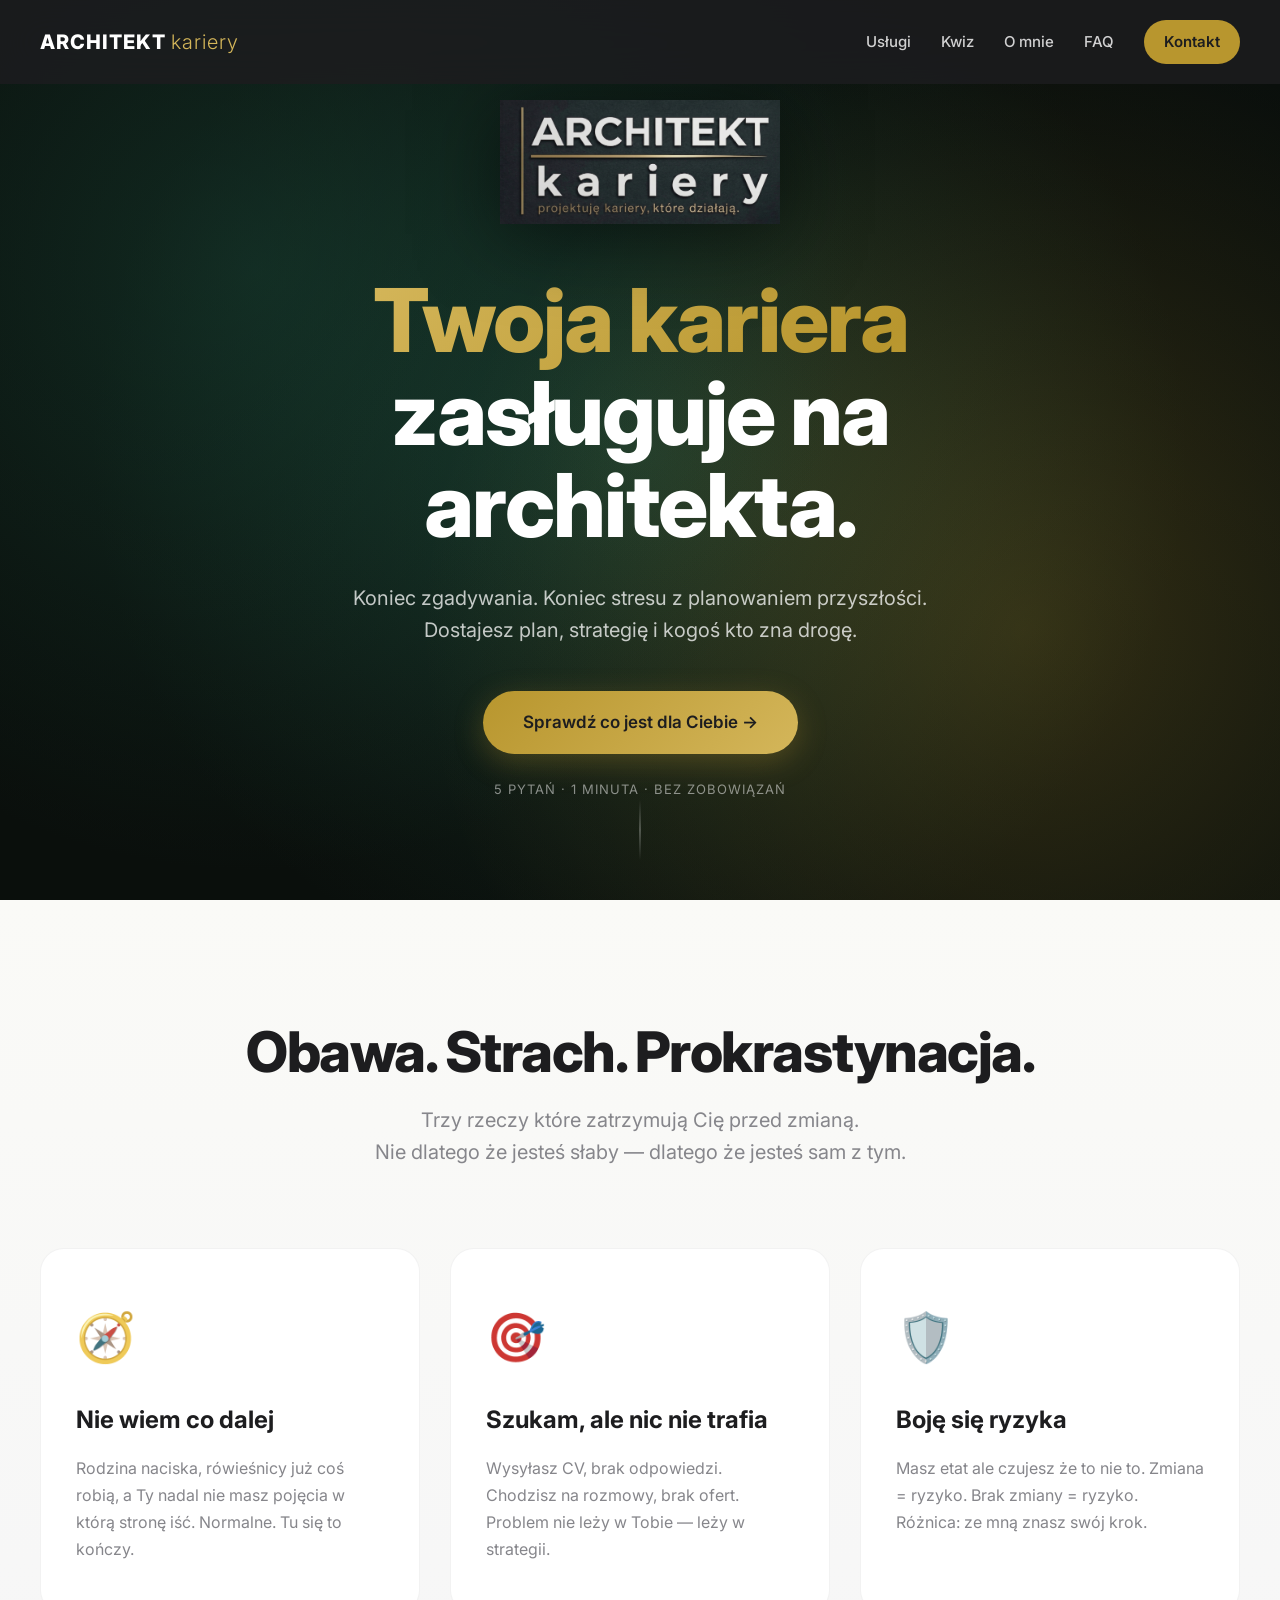
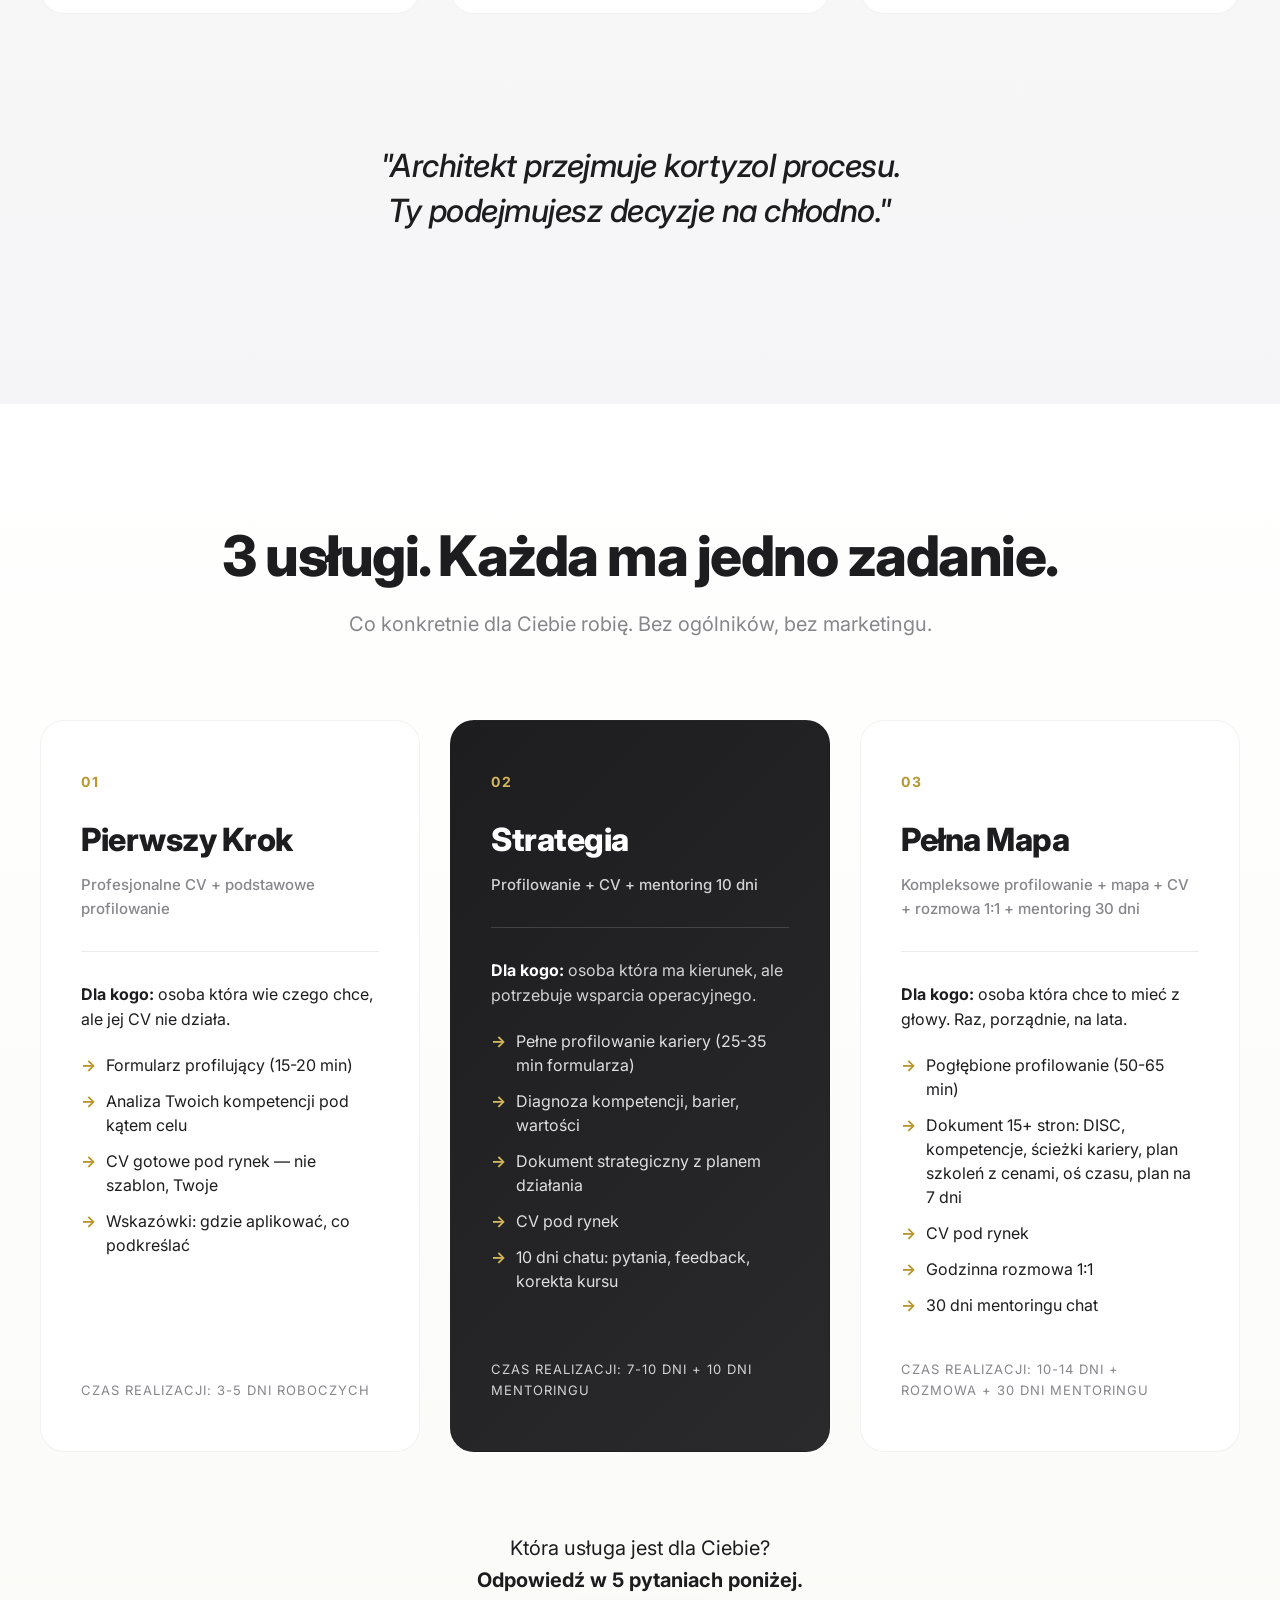
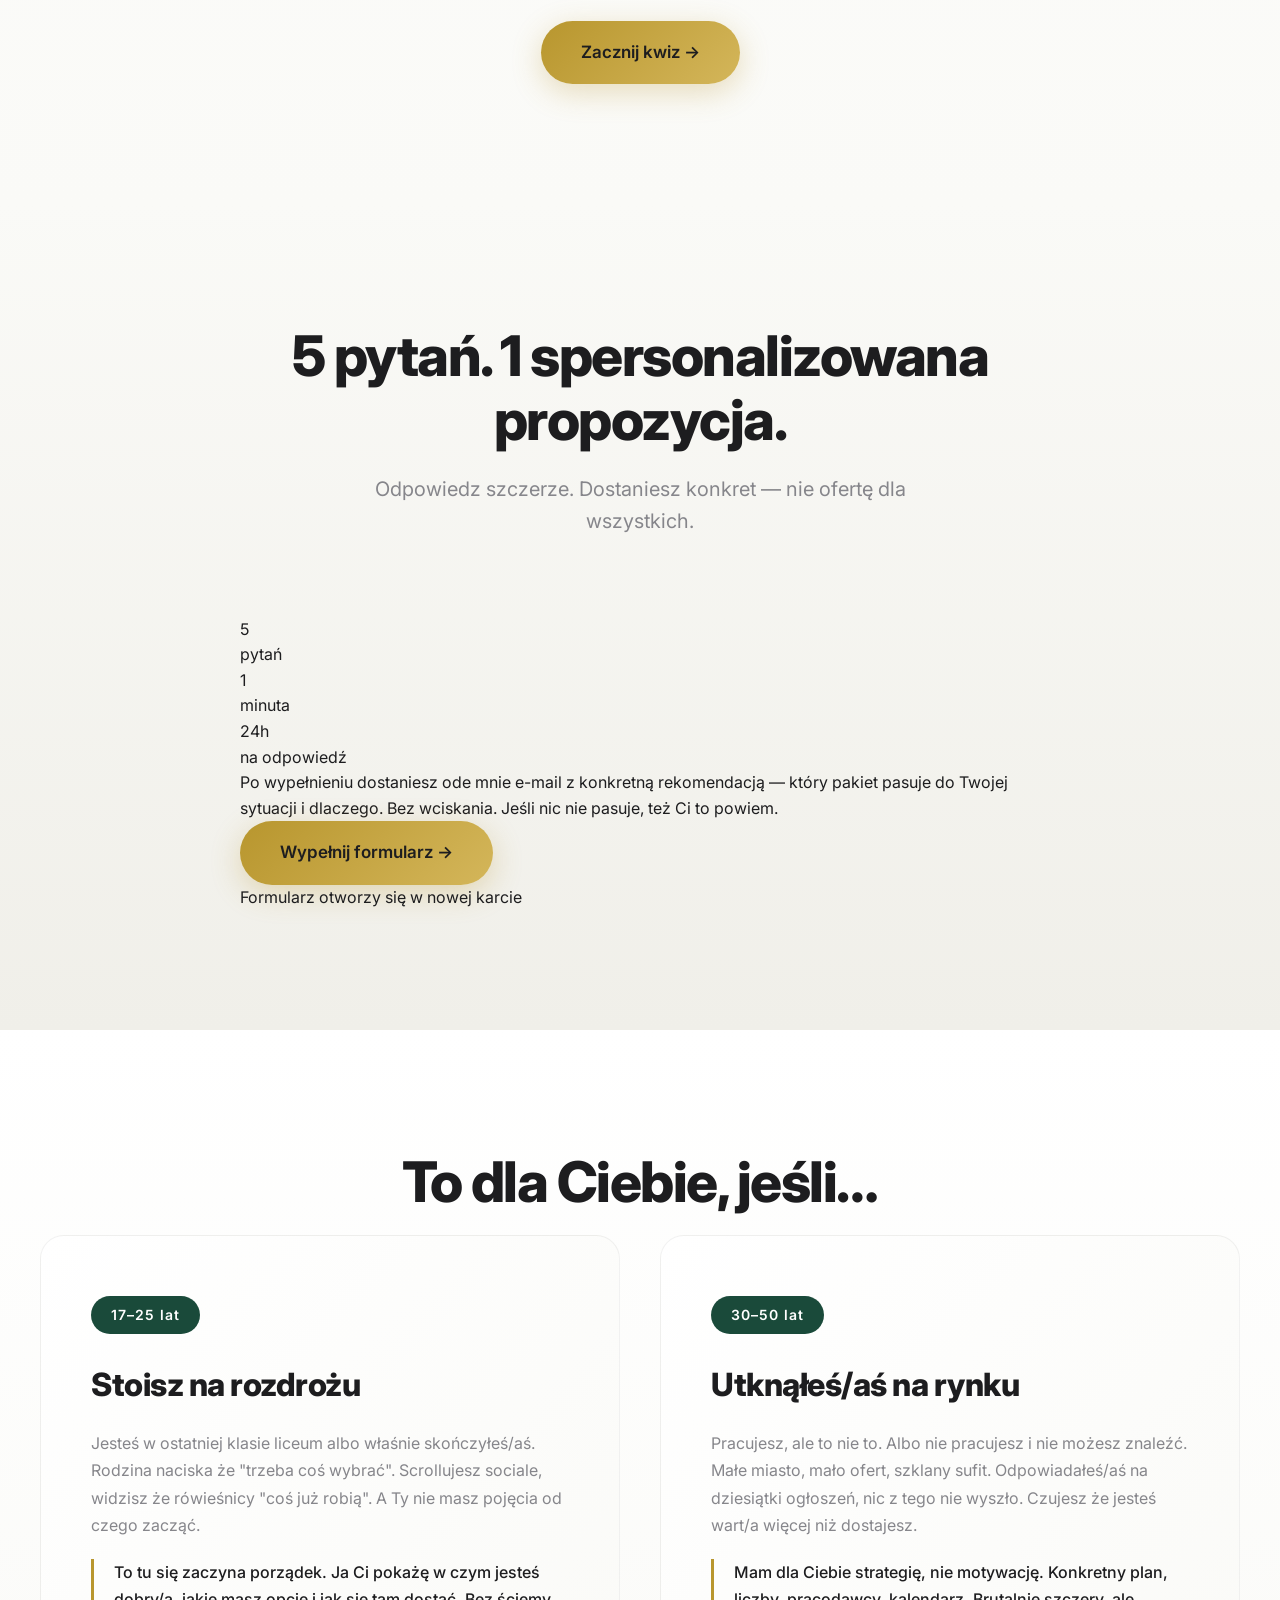
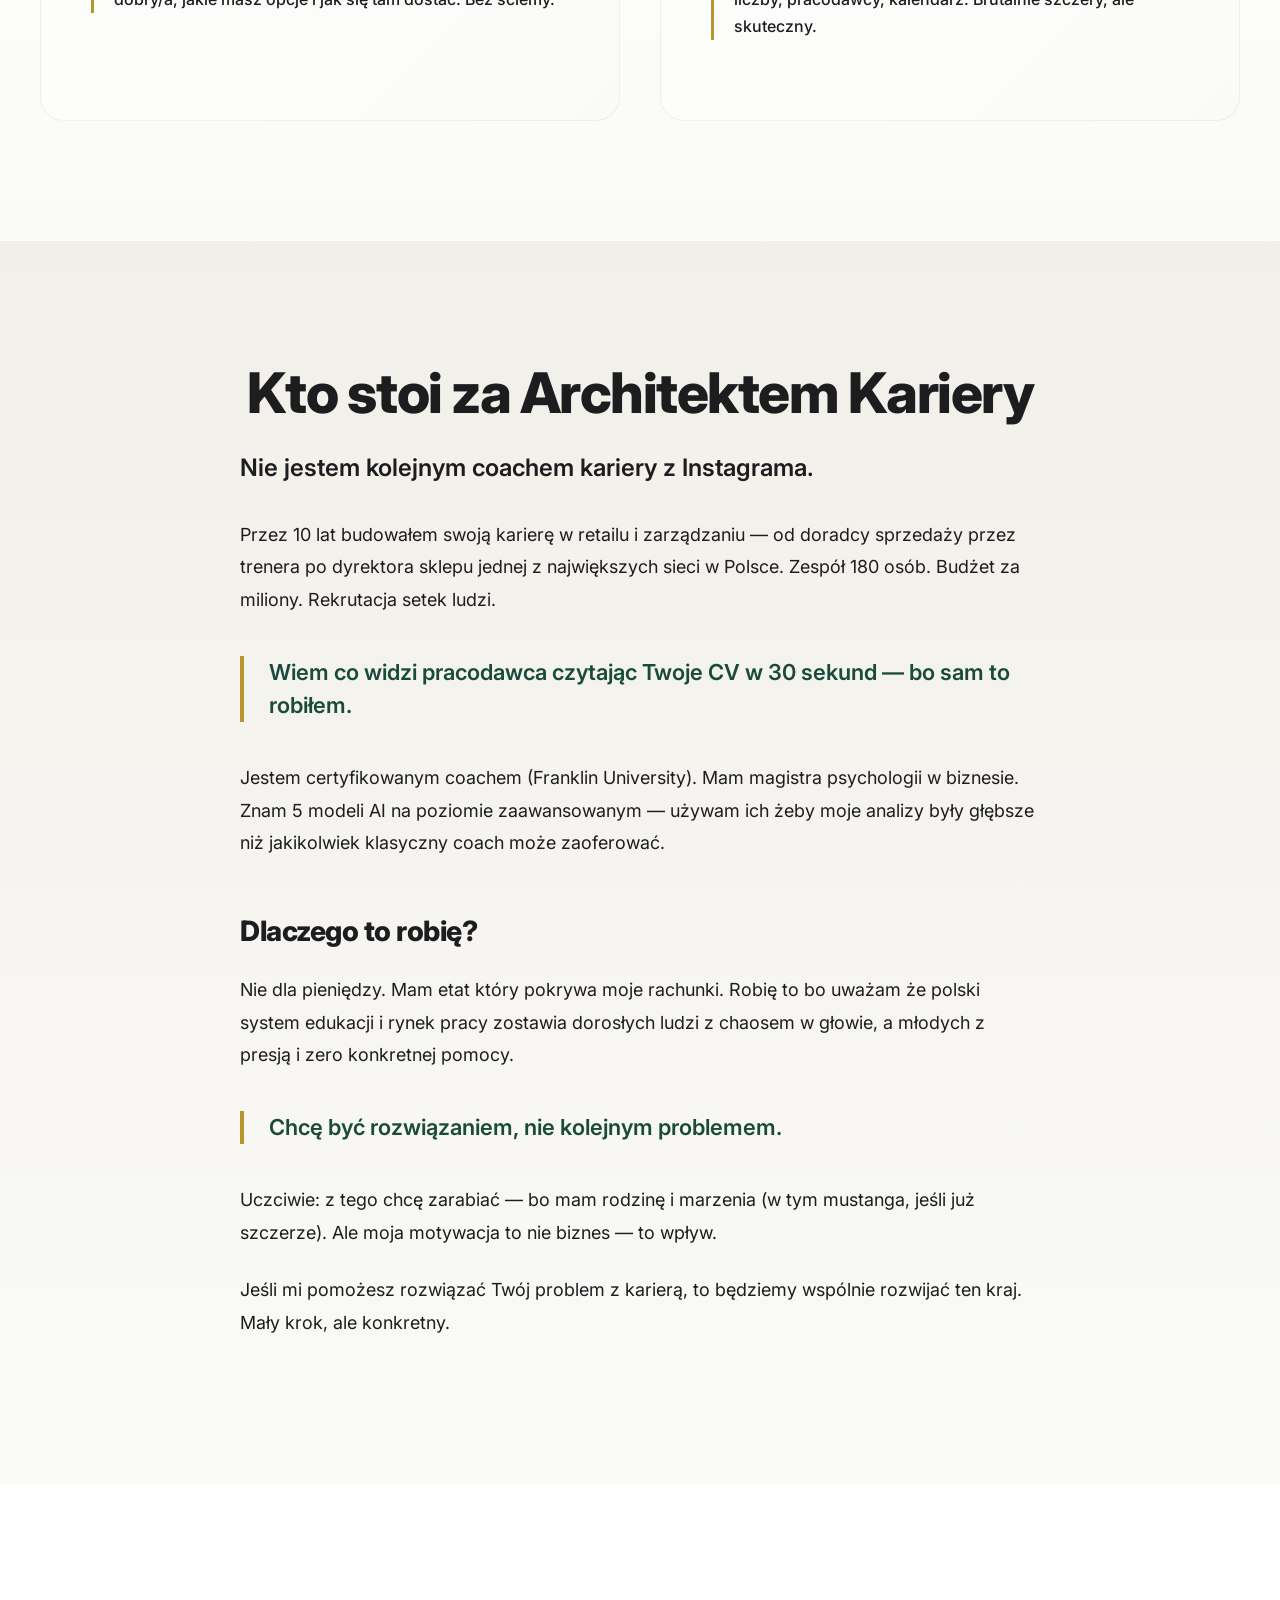
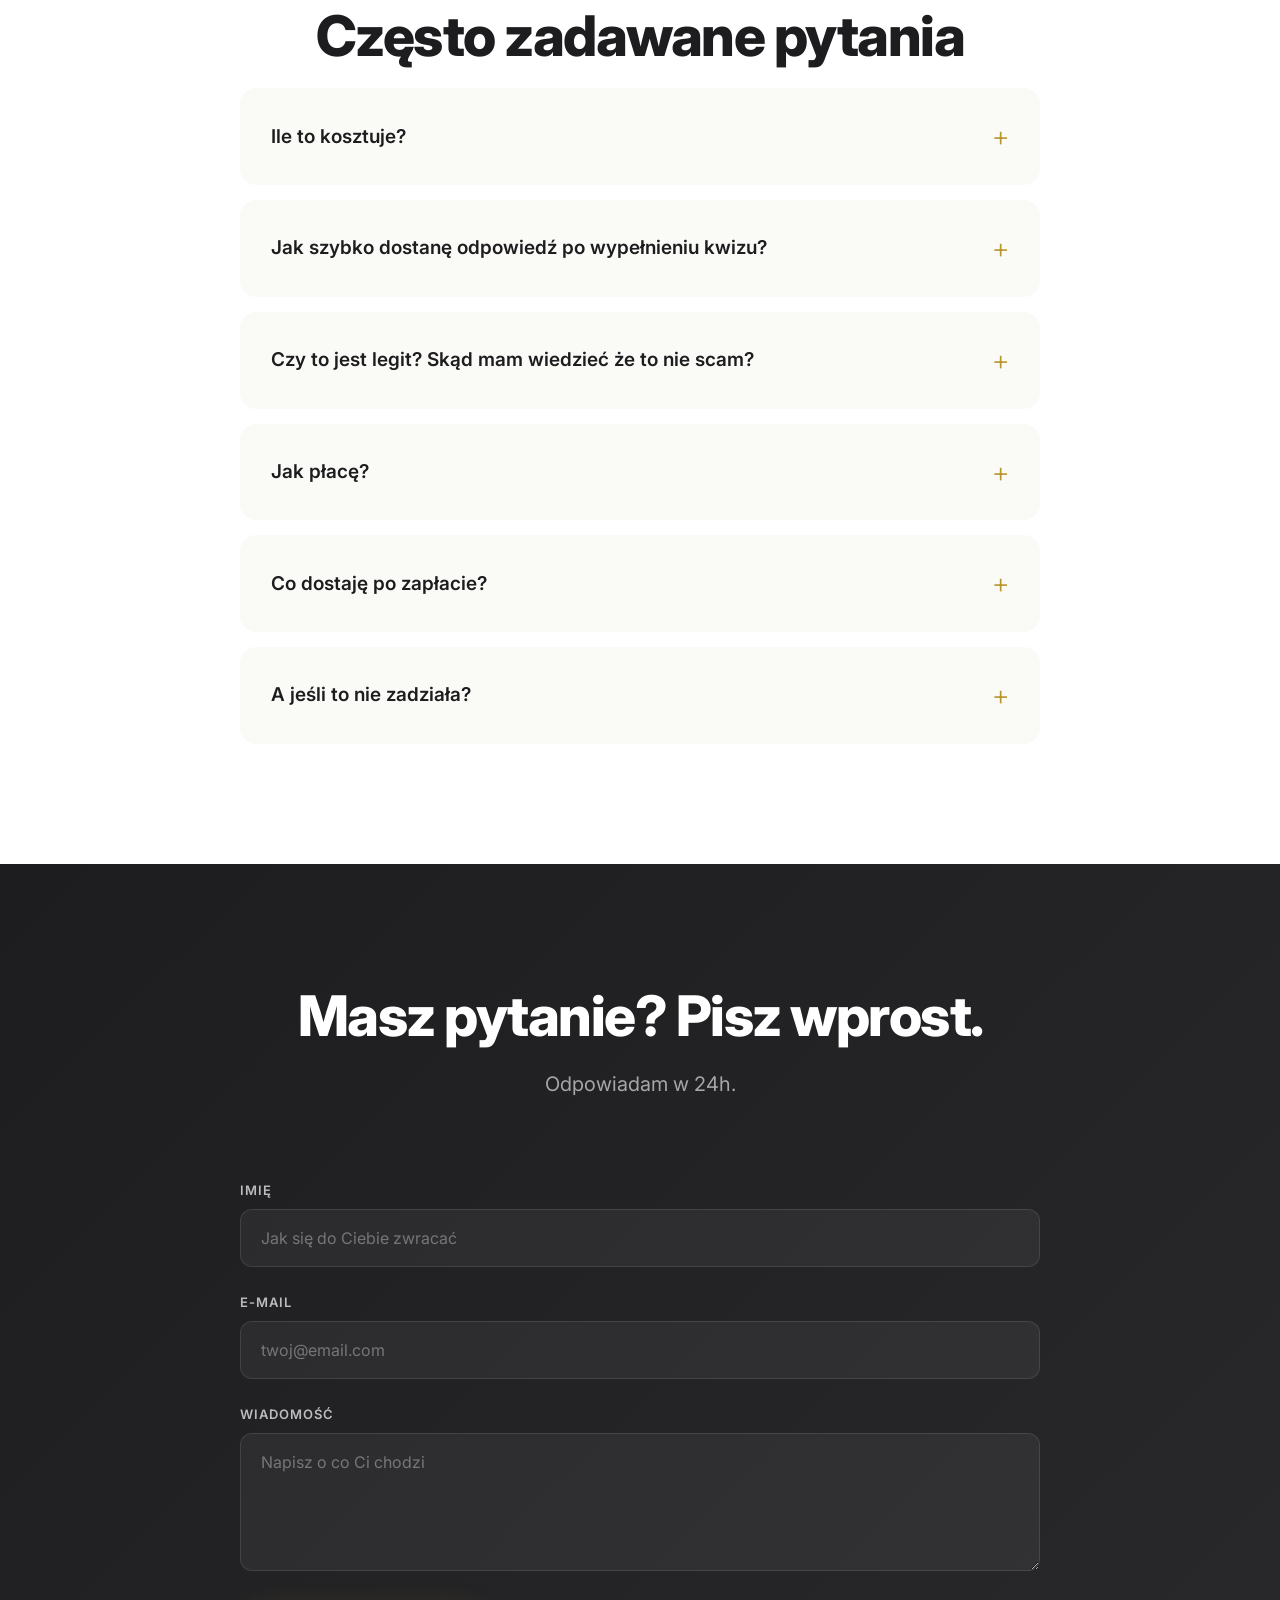
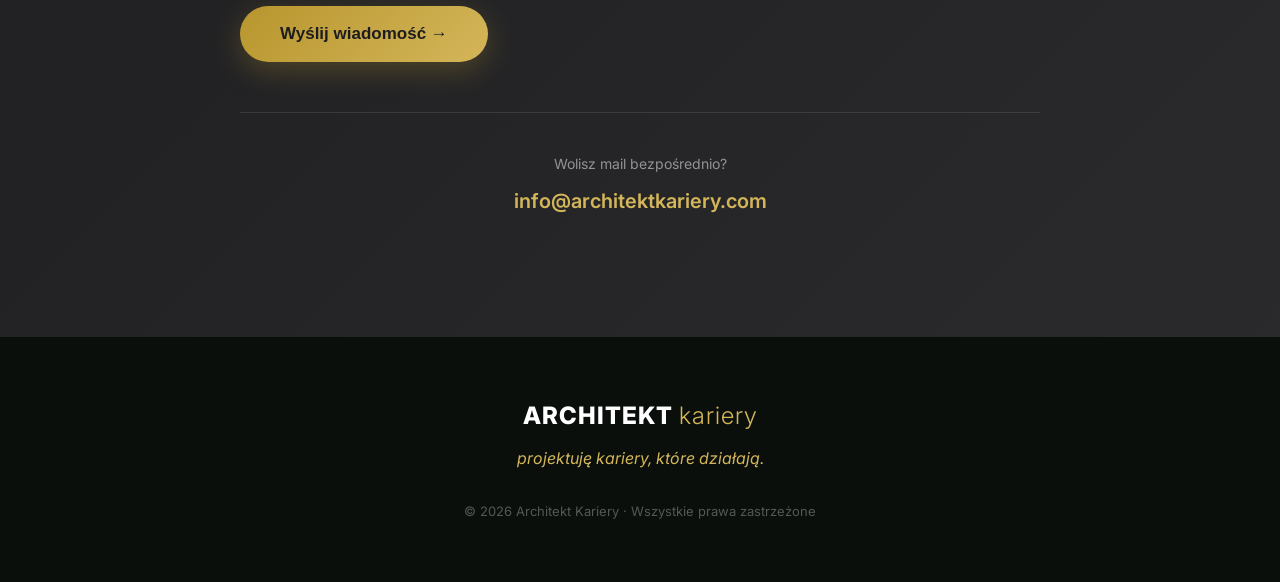
==== commit 2c629e82: "index.html" ====
--- a/index.html
+++ b/index.html
@@ -138,15 +138,35 @@
   </div>
 </section>
 
-<!-- SEKCJA: KWIZ -->
-<section id="kwiz" class="section section-kwiz">
-  <div class="container">
+<!-- SEKCJA: FORMULARZ -->
+<section id="formularz" class="section section-kwiz">
+  <div class="container container-narrow">
     <h2 class="section-title reveal">5 pytań. 1 spersonalizowana propozycja.</h2>
     <p class="section-subtitle reveal">
       Odpowiedz szczerze. Dostaniesz konkret — nie ofertę dla wszystkich.
     </p>
-    <div class="kwiz-embed reveal">
-      <iframe src="https://docs.google.com/forms/d/e/1FAIpQLSdaq3g_4HCW9_mxPggY98bLcOoUh68x8rNdlK4SN_FEnEeOaw/viewform?embedded=true" width="100%" height="900" frameborder="0" marginheight="0" marginwidth="0">Ładowanie…</iframe>
+    <div class="formularz-box reveal">
+      <div class="formularz-info">
+        <div class="formularz-stat">
+          <div class="stat-number">5</div>
+          <div class="stat-label">pytań</div>
+        </div>
+        <div class="formularz-stat">
+          <div class="stat-number">1</div>
+          <div class="stat-label">minuta</div>
+        </div>
+        <div class="formularz-stat">
+          <div class="stat-number">24h</div>
+          <div class="stat-label">na odpowiedź</div>
+        </div>
+      </div>
+      <p class="formularz-lead">
+        Po wypełnieniu dostaniesz ode mnie e-mail z konkretną rekomendacją — który pakiet pasuje do Twojej sytuacji i dlaczego. Bez wciskania. Jeśli nic nie pasuje, też Ci to powiem.
+      </p>
+      <a href="https://docs.google.com/forms/d/e/1FAIpQLSdaq3g_4HCW9_mxPggY98bLcOoUh68x8rNdlK4SN_FEnEeOaw/viewform" target="_blank" class="btn-primary btn-large">
+        Wypełnij formularz →
+      </a>
+      <p class="formularz-note">Formularz otworzy się w nowej karcie</p>
     </div>
   </div>
 </section>
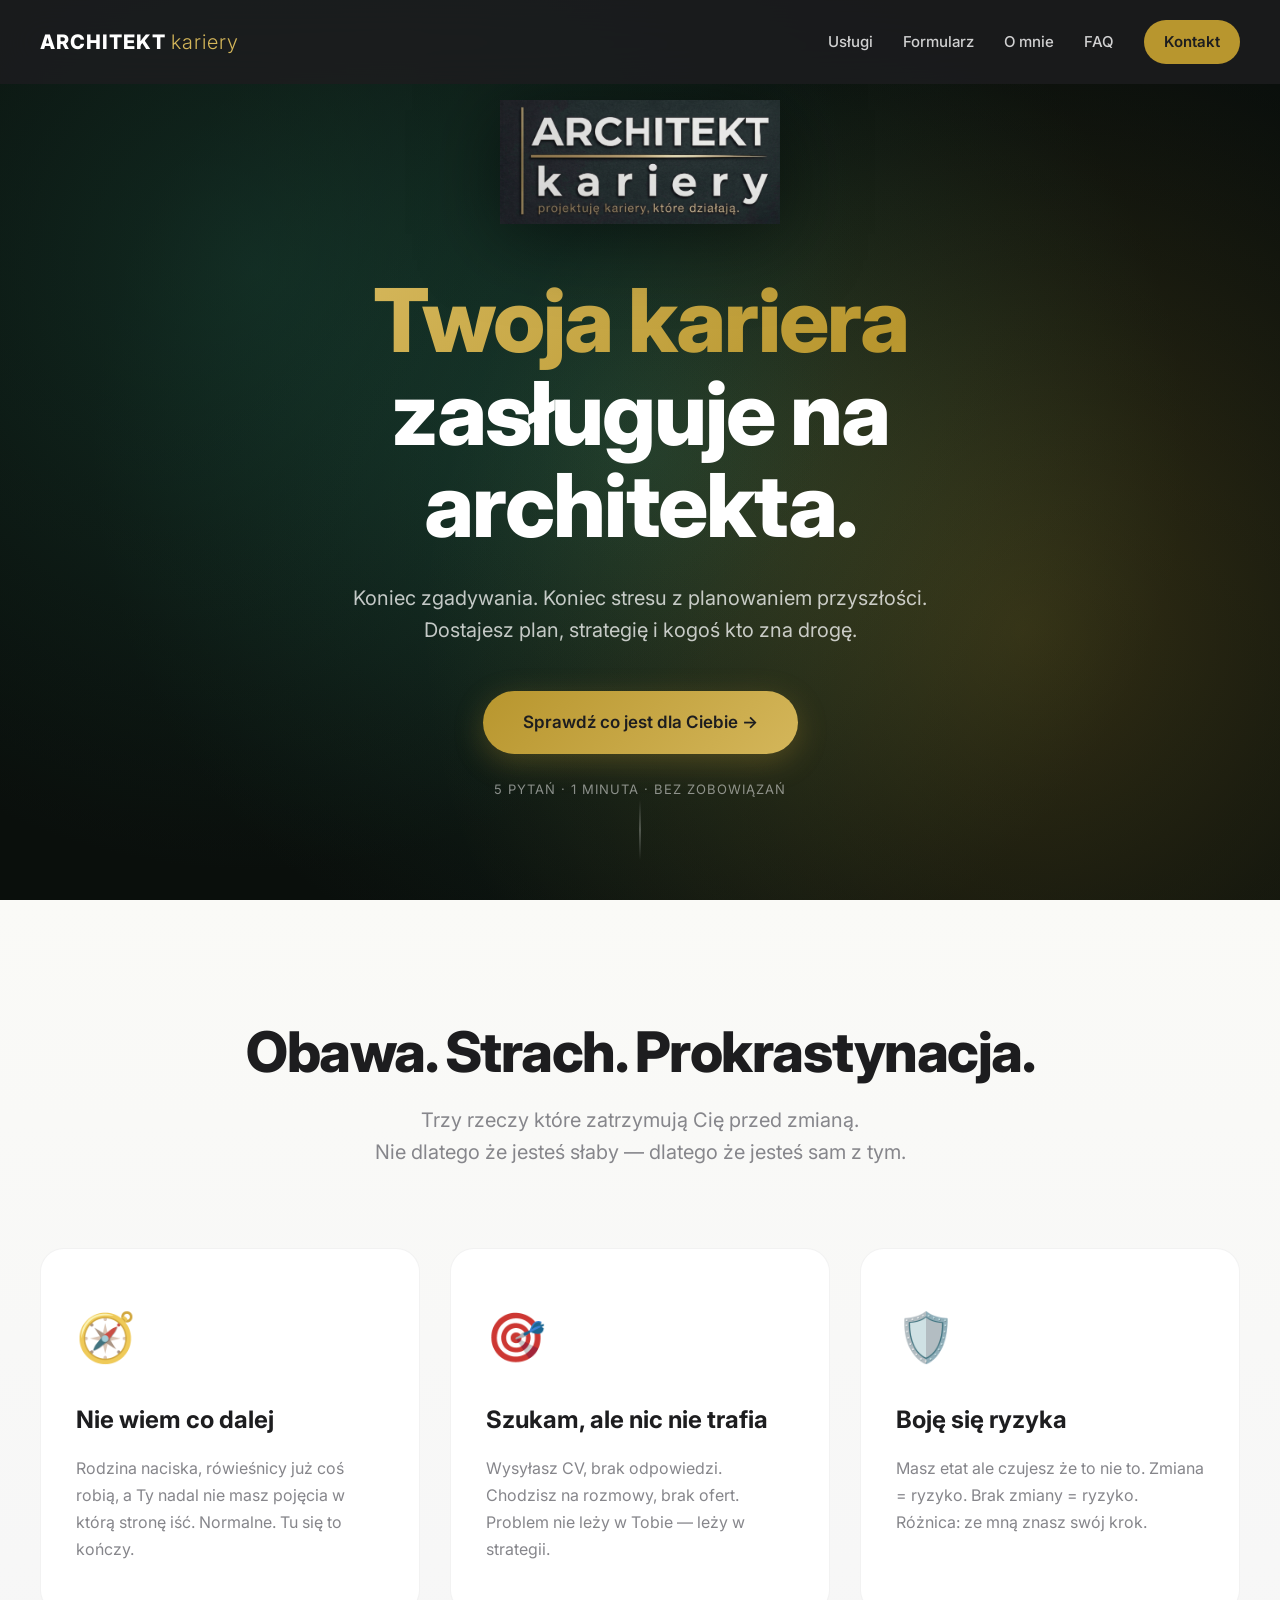
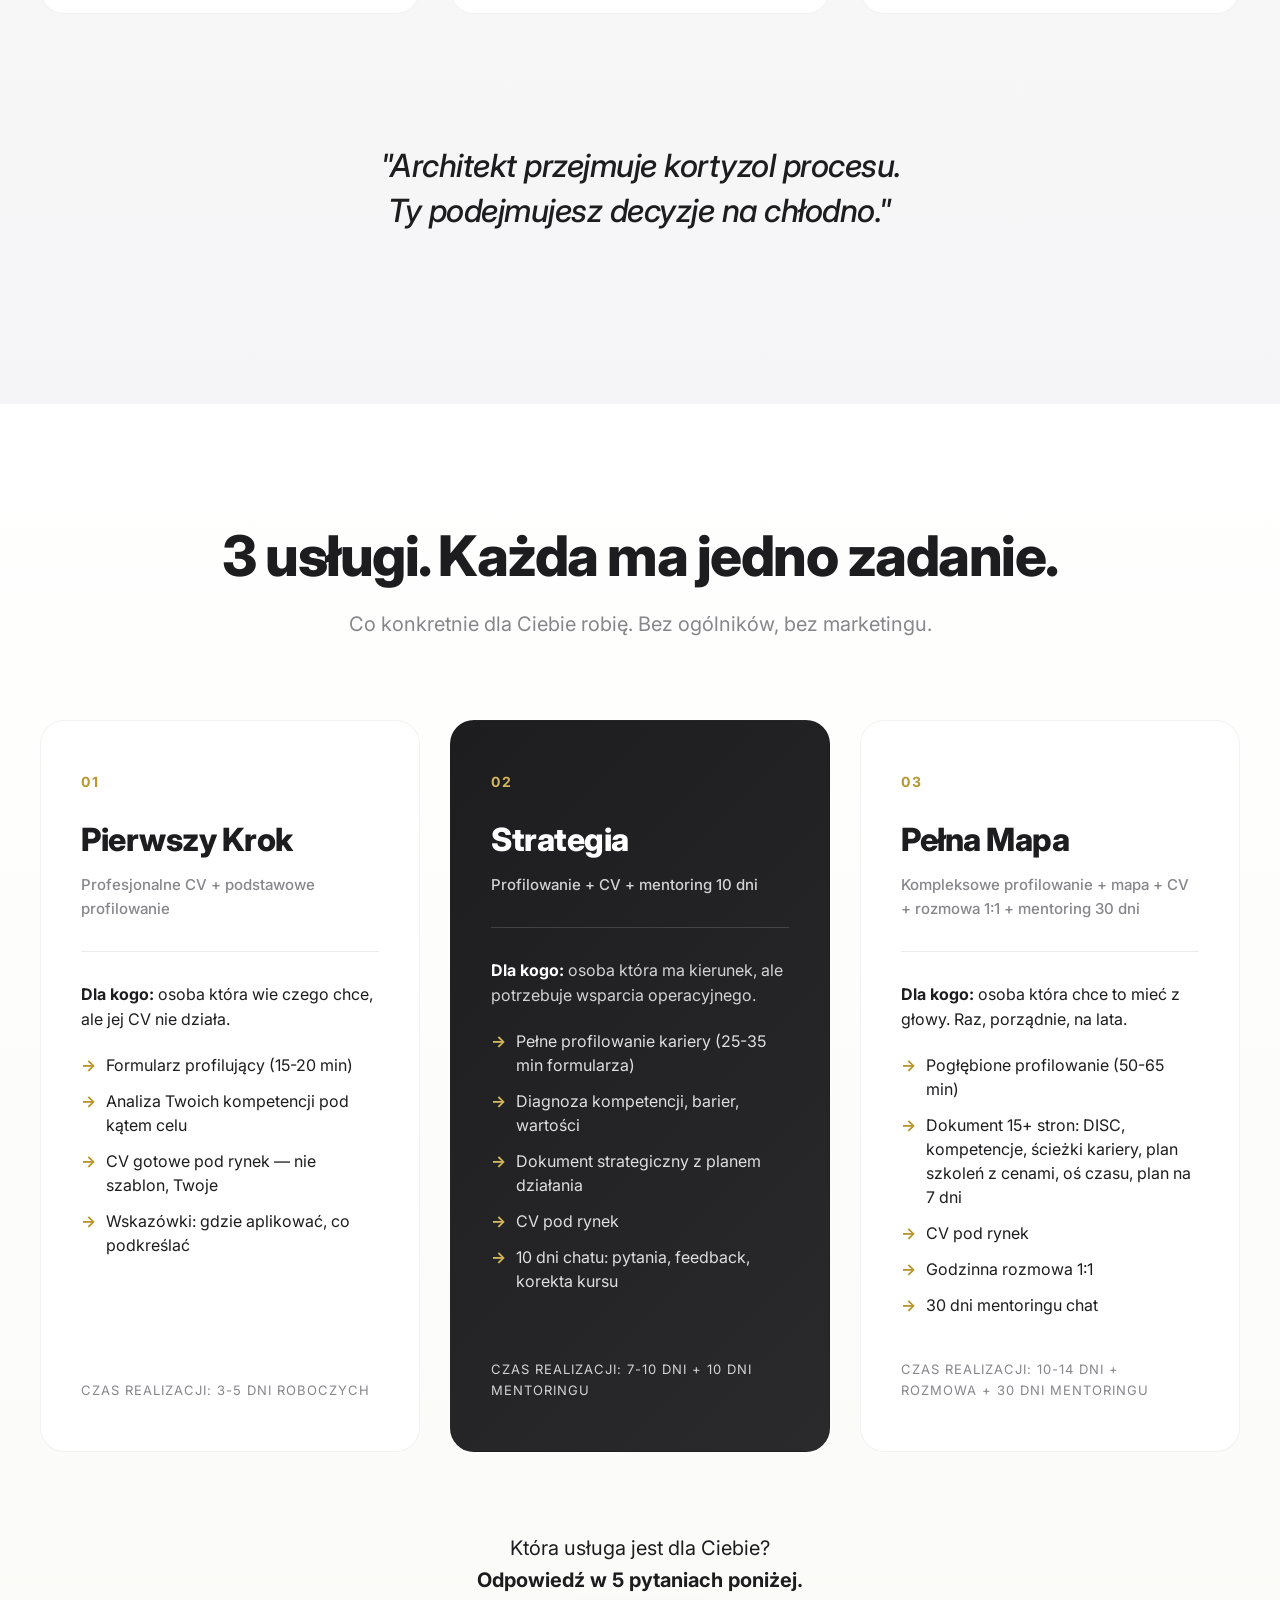
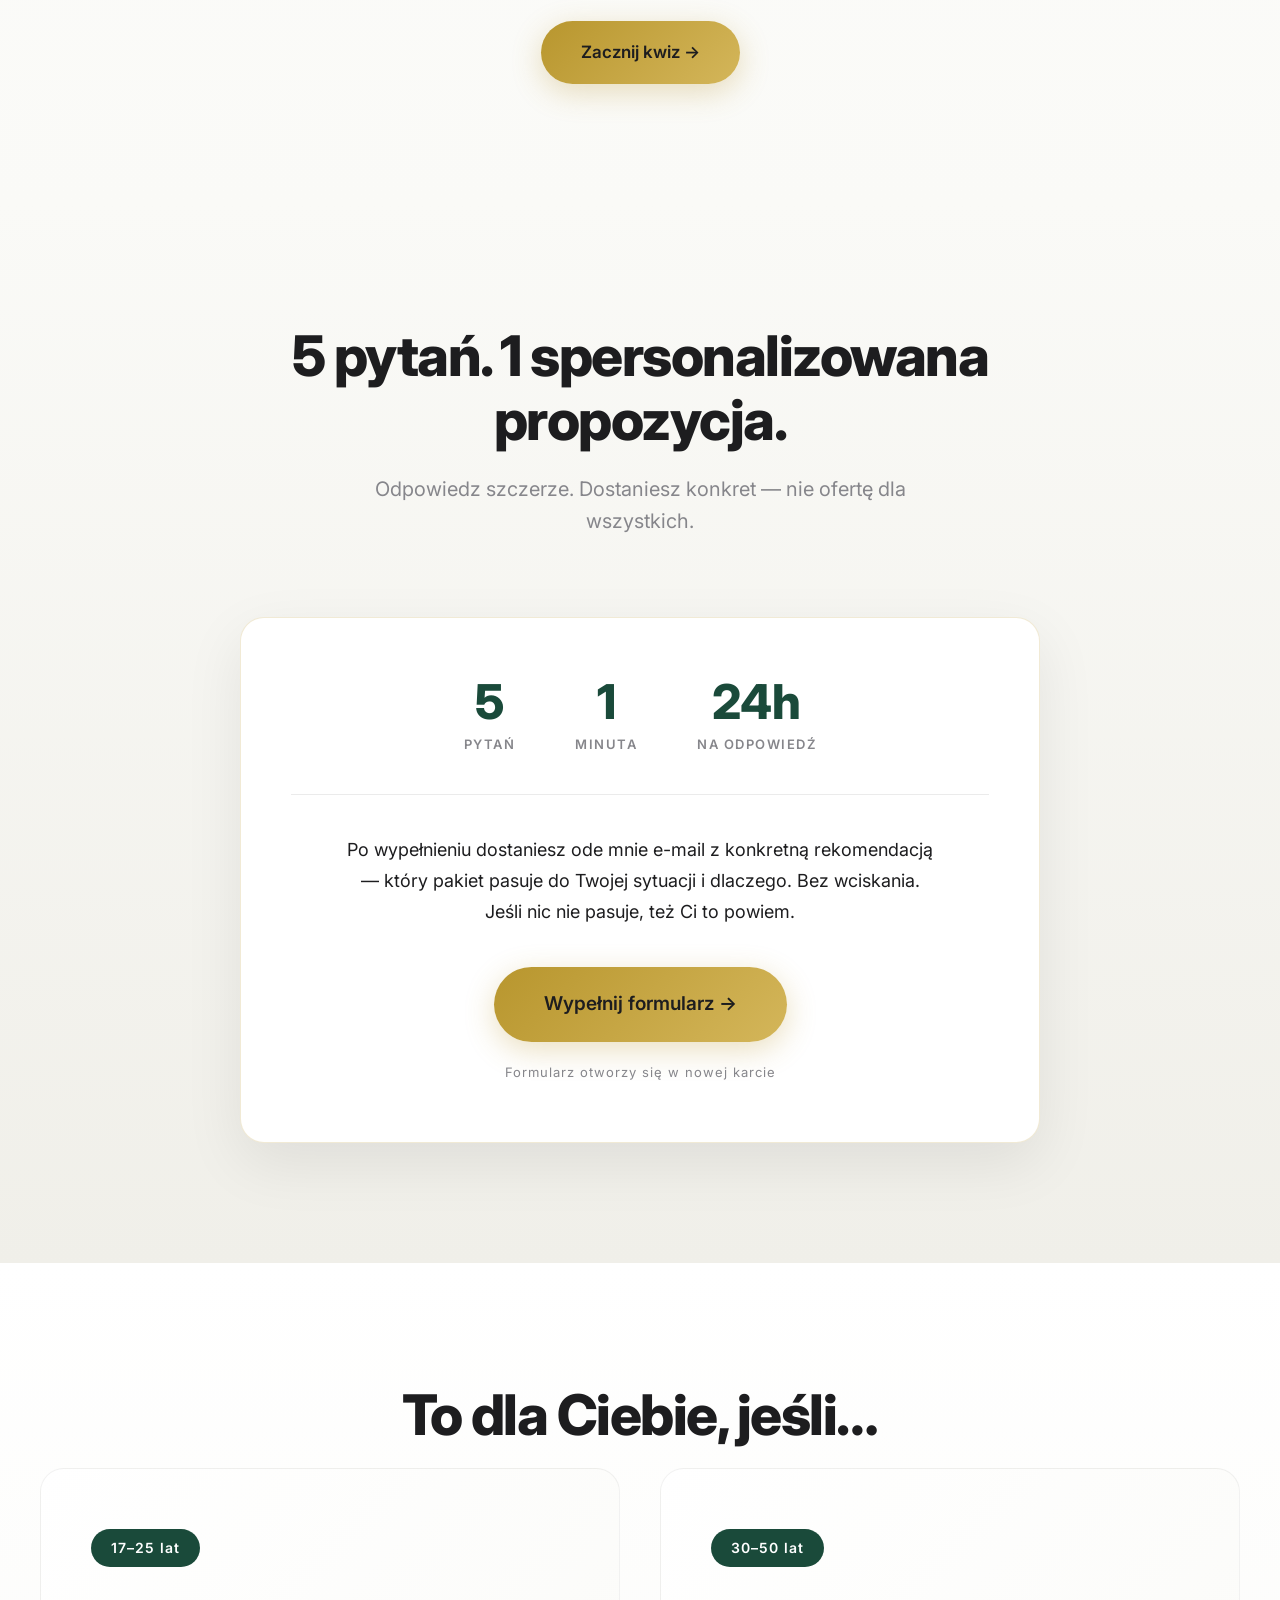
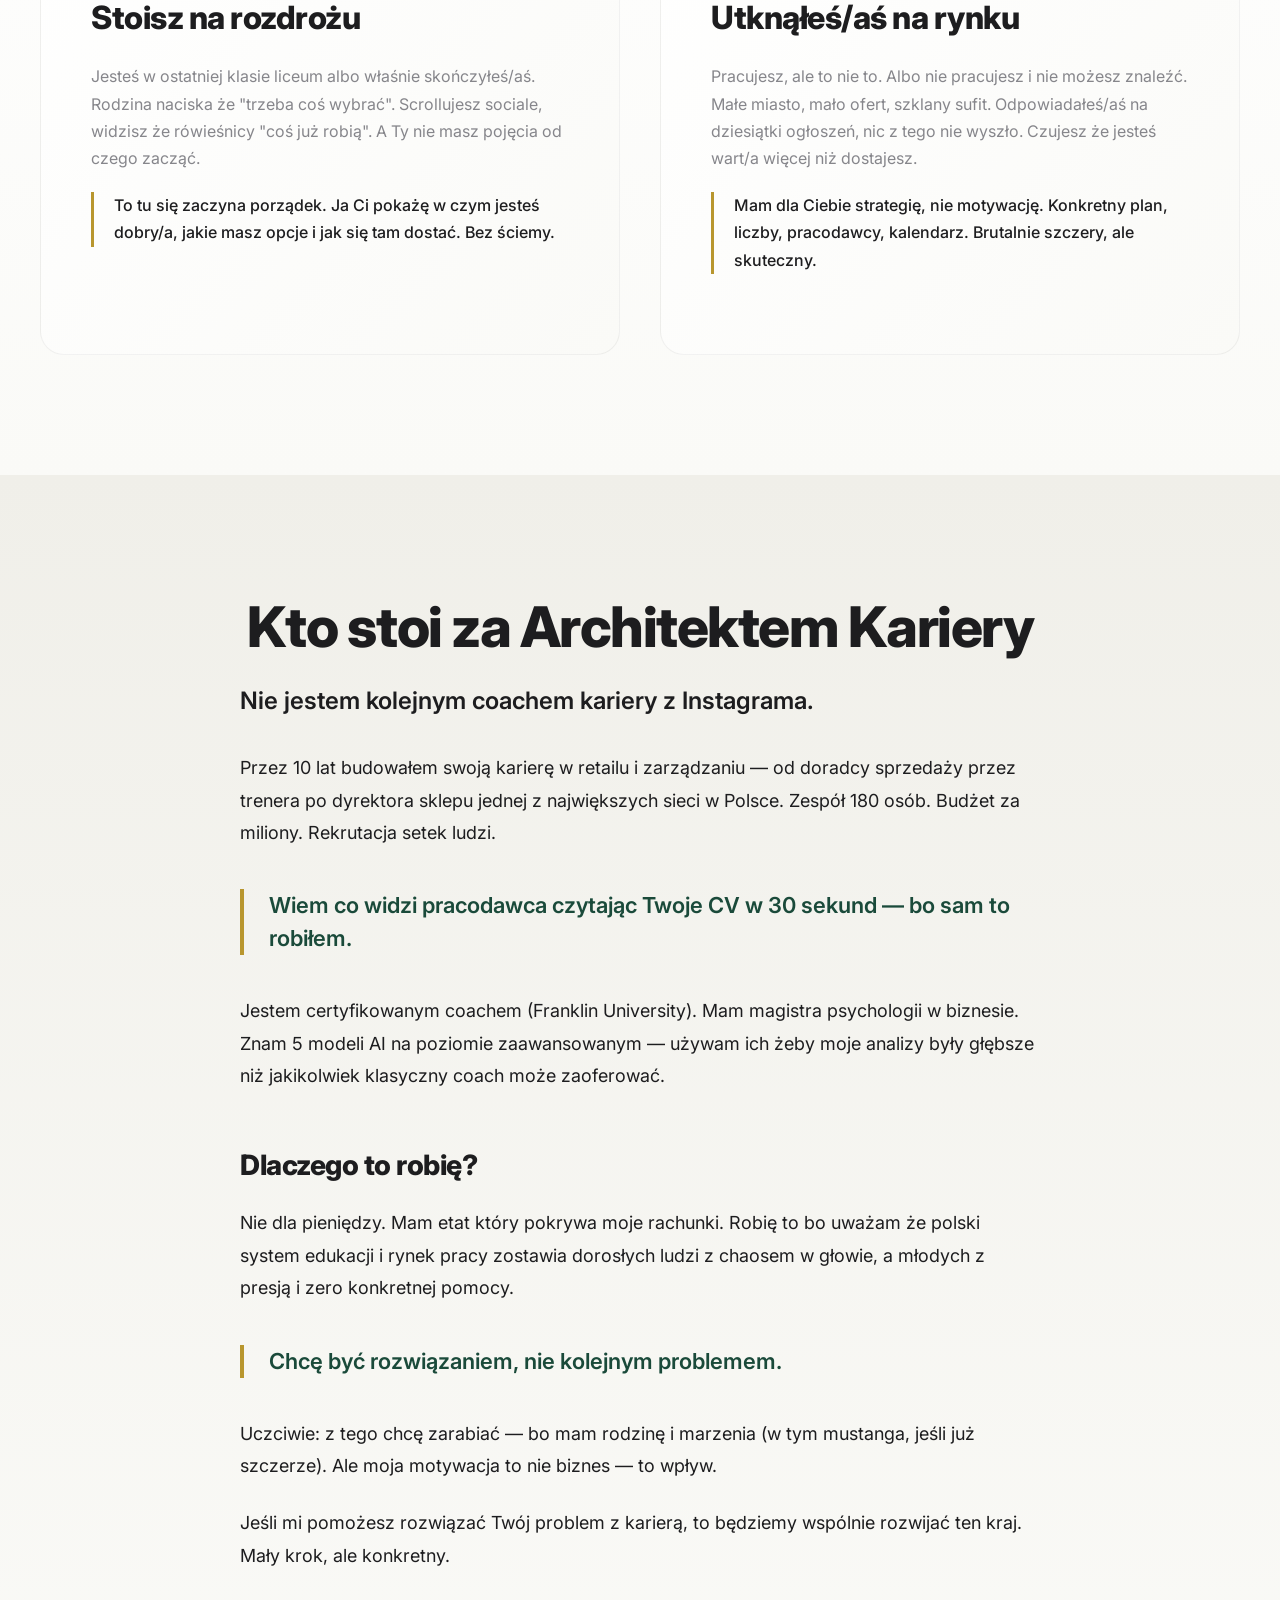
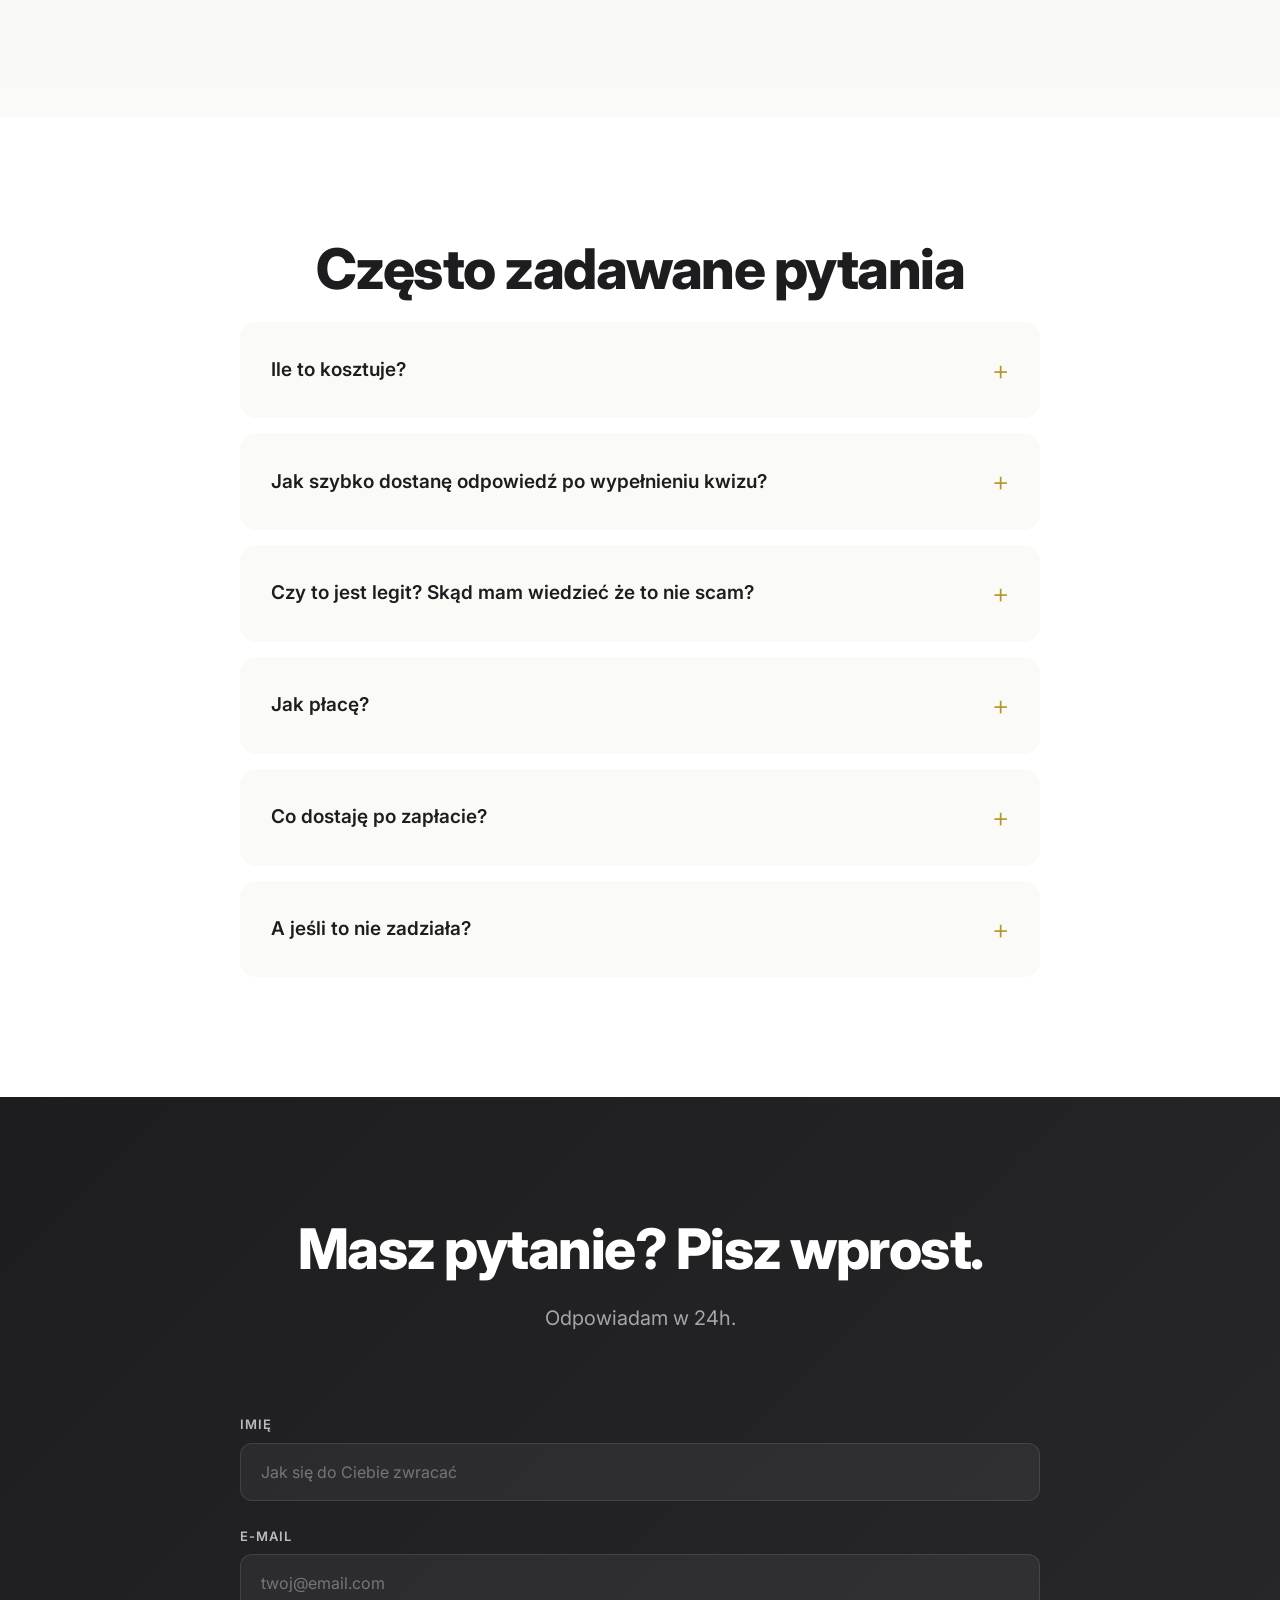
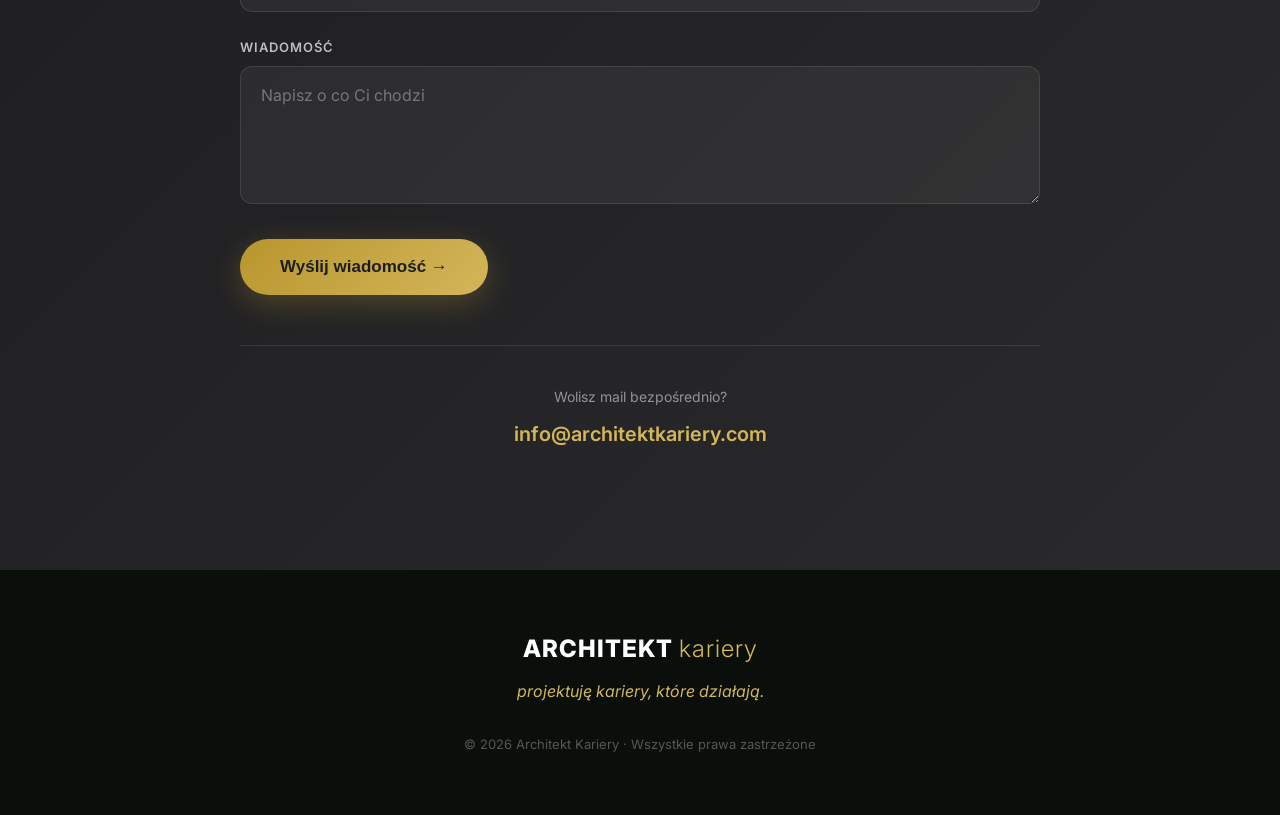
==== commit b2d89ef4: "index.html" ====
--- a/index.html
+++ b/index.html
@@ -17,7 +17,7 @@
   <div class="nav-logo">ARCHITEKT <span>kariery</span></div>
   <div class="nav-links">
     <a href="#uslugi">Usługi</a>
-    <a href="#kwiz">Kwiz</a>
+    <a href="#formularz">Formularz</a>
     <a href="#o-mnie">O mnie</a>
     <a href="#faq">FAQ</a>
     <a href="#kontakt" class="nav-cta">Kontakt</a>
--- a/style.css
+++ b/style.css
@@ -325,20 +325,66 @@
   font-size: 20px; margin-bottom: 25px; color: var(--dark);
 }
 
-/* ========== SECTION: KWIZ ========== */
+/* ========== SECTION: FORMULARZ ========== */
 .section-kwiz {
   background: linear-gradient(180deg, var(--cream) 0%, #F0EFE9 100%);
 }
-.kwiz-embed {
+.formularz-box {
   background: #FFF;
   border-radius: 24px;
-  overflow: hidden;
+  padding: 60px 50px;
   box-shadow: 0 20px 60px rgba(0,0,0,0.08);
-}
-.kwiz-embed iframe {
-  display: block;
-  width: 100%;
-  border: none;
+  text-align: center;
+  border: 1px solid rgba(184,150,46,0.2);
+}
+.formularz-info {
+  display: flex;
+  justify-content: center;
+  gap: 60px;
+  margin-bottom: 40px;
+  padding-bottom: 40px;
+  border-bottom: 1px solid rgba(0,0,0,0.08);
+}
+.formularz-stat {
+  text-align: center;
+}
+.stat-number {
+  font-size: 48px;
+  font-weight: 800;
+  color: var(--green);
+  line-height: 1;
+  margin-bottom: 8px;
+}
+.stat-label {
+  font-size: 13px;
+  color: var(--gray);
+  text-transform: uppercase;
+  letter-spacing: 1.5px;
+  font-weight: 600;
+}
+.formularz-lead {
+  font-size: 18px;
+  color: var(--dark);
+  line-height: 1.7;
+  margin-bottom: 40px;
+  max-width: 600px;
+  margin-left: auto;
+  margin-right: auto;
+}
+.btn-large {
+  padding: 22px 50px !important;
+  font-size: 19px !important;
+}
+.formularz-note {
+  margin-top: 20px;
+  font-size: 13px;
+  color: var(--gray);
+  letter-spacing: 1px;
+}
+@media (max-width: 700px) {
+  .formularz-box { padding: 40px 25px; }
+  .formularz-info { gap: 30px; flex-wrap: wrap; }
+  .stat-number { font-size: 36px; }
 }
 
 /* ========== SECTION: DLA KOGO ========== */
@@ -563,4 +609,4 @@
   .hero-content { padding: 0 20px; }
   .service-card, .dla-kogo-card { padding: 35px 25px; }
   .card { padding: 35px 25px; }
-}+}
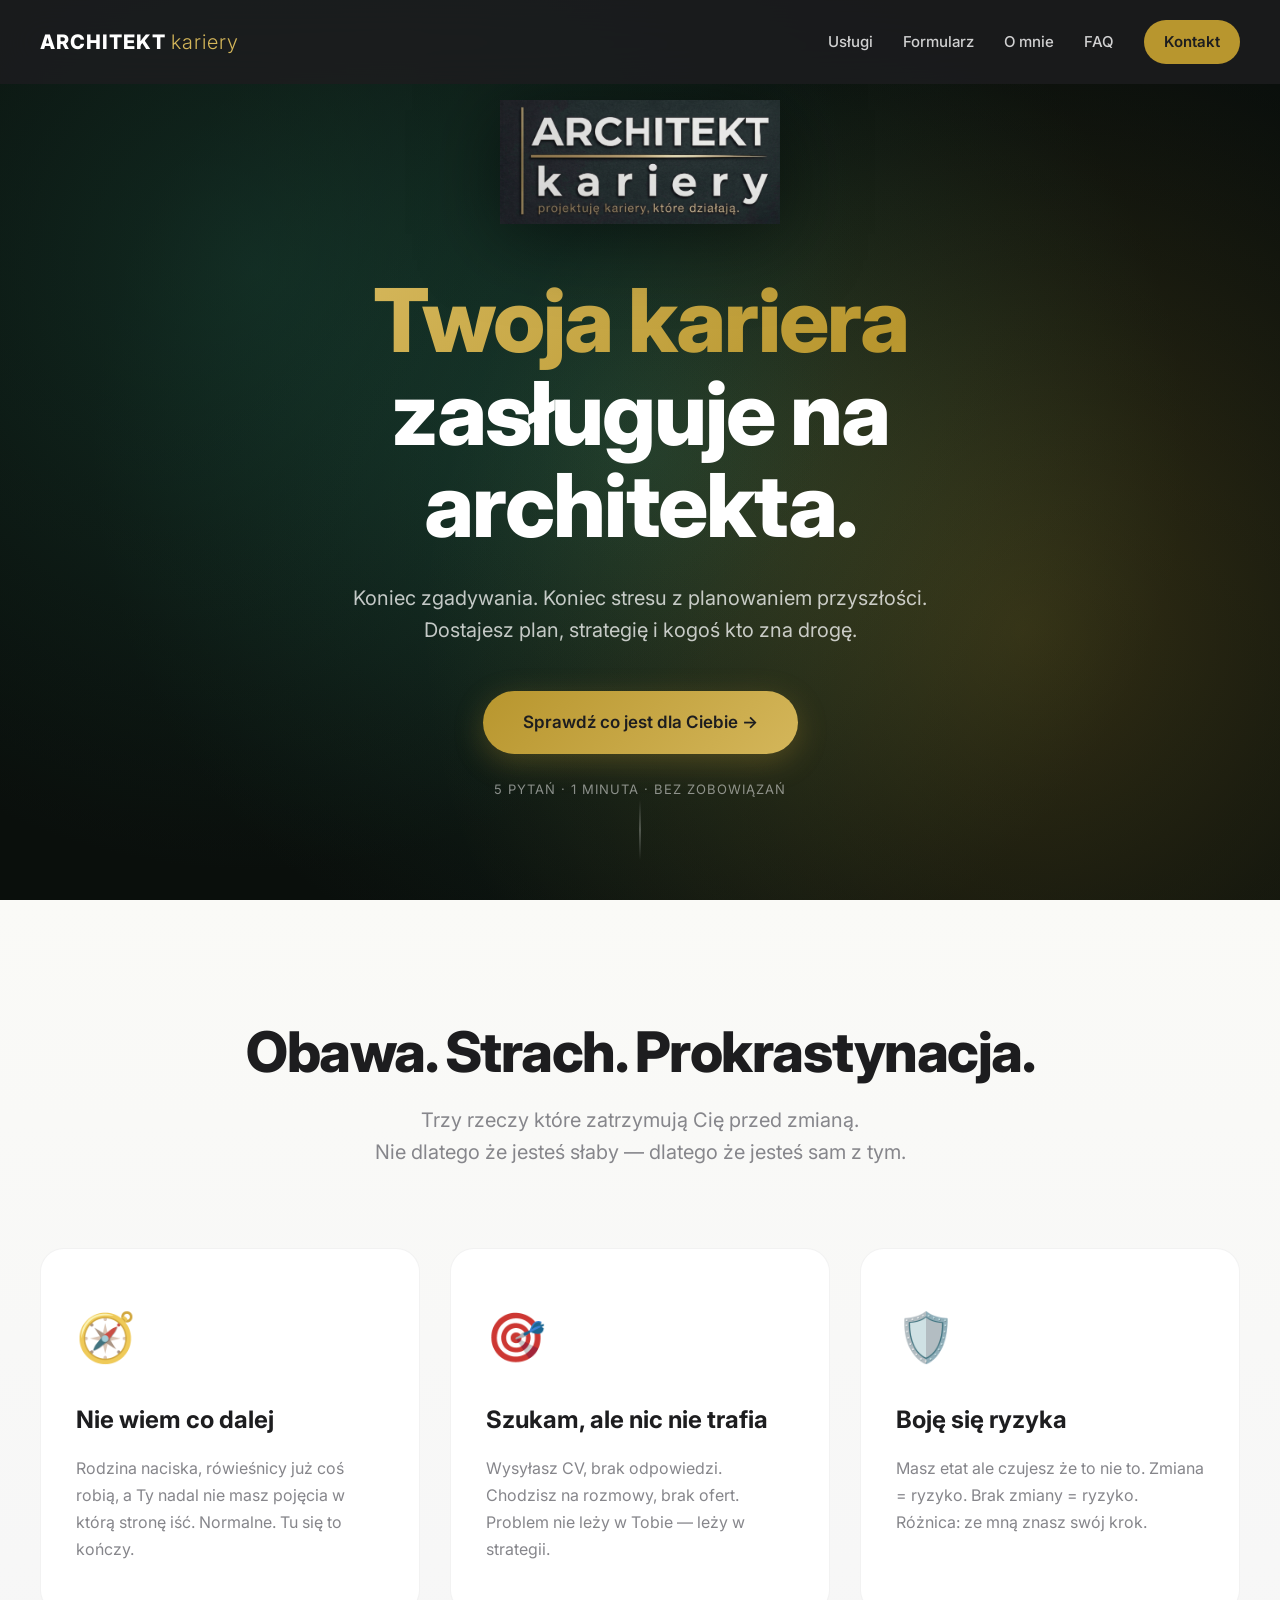
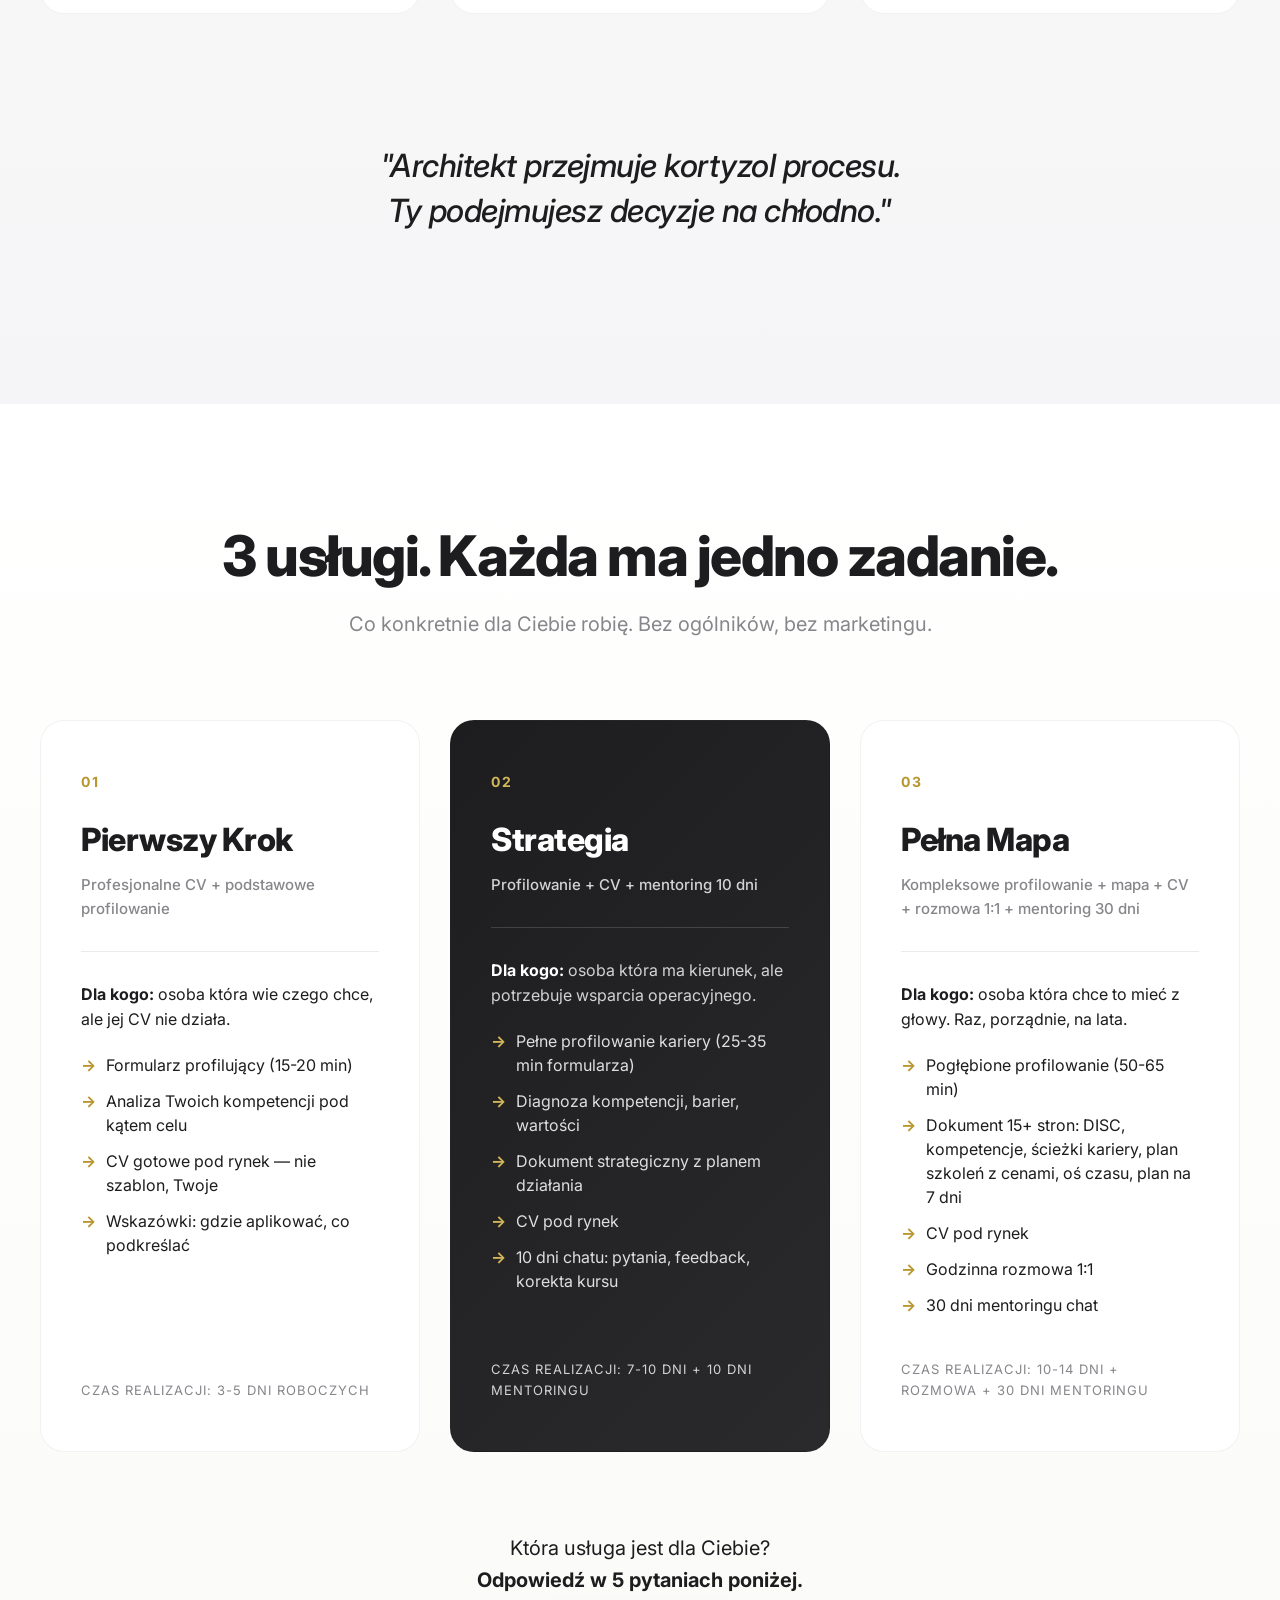
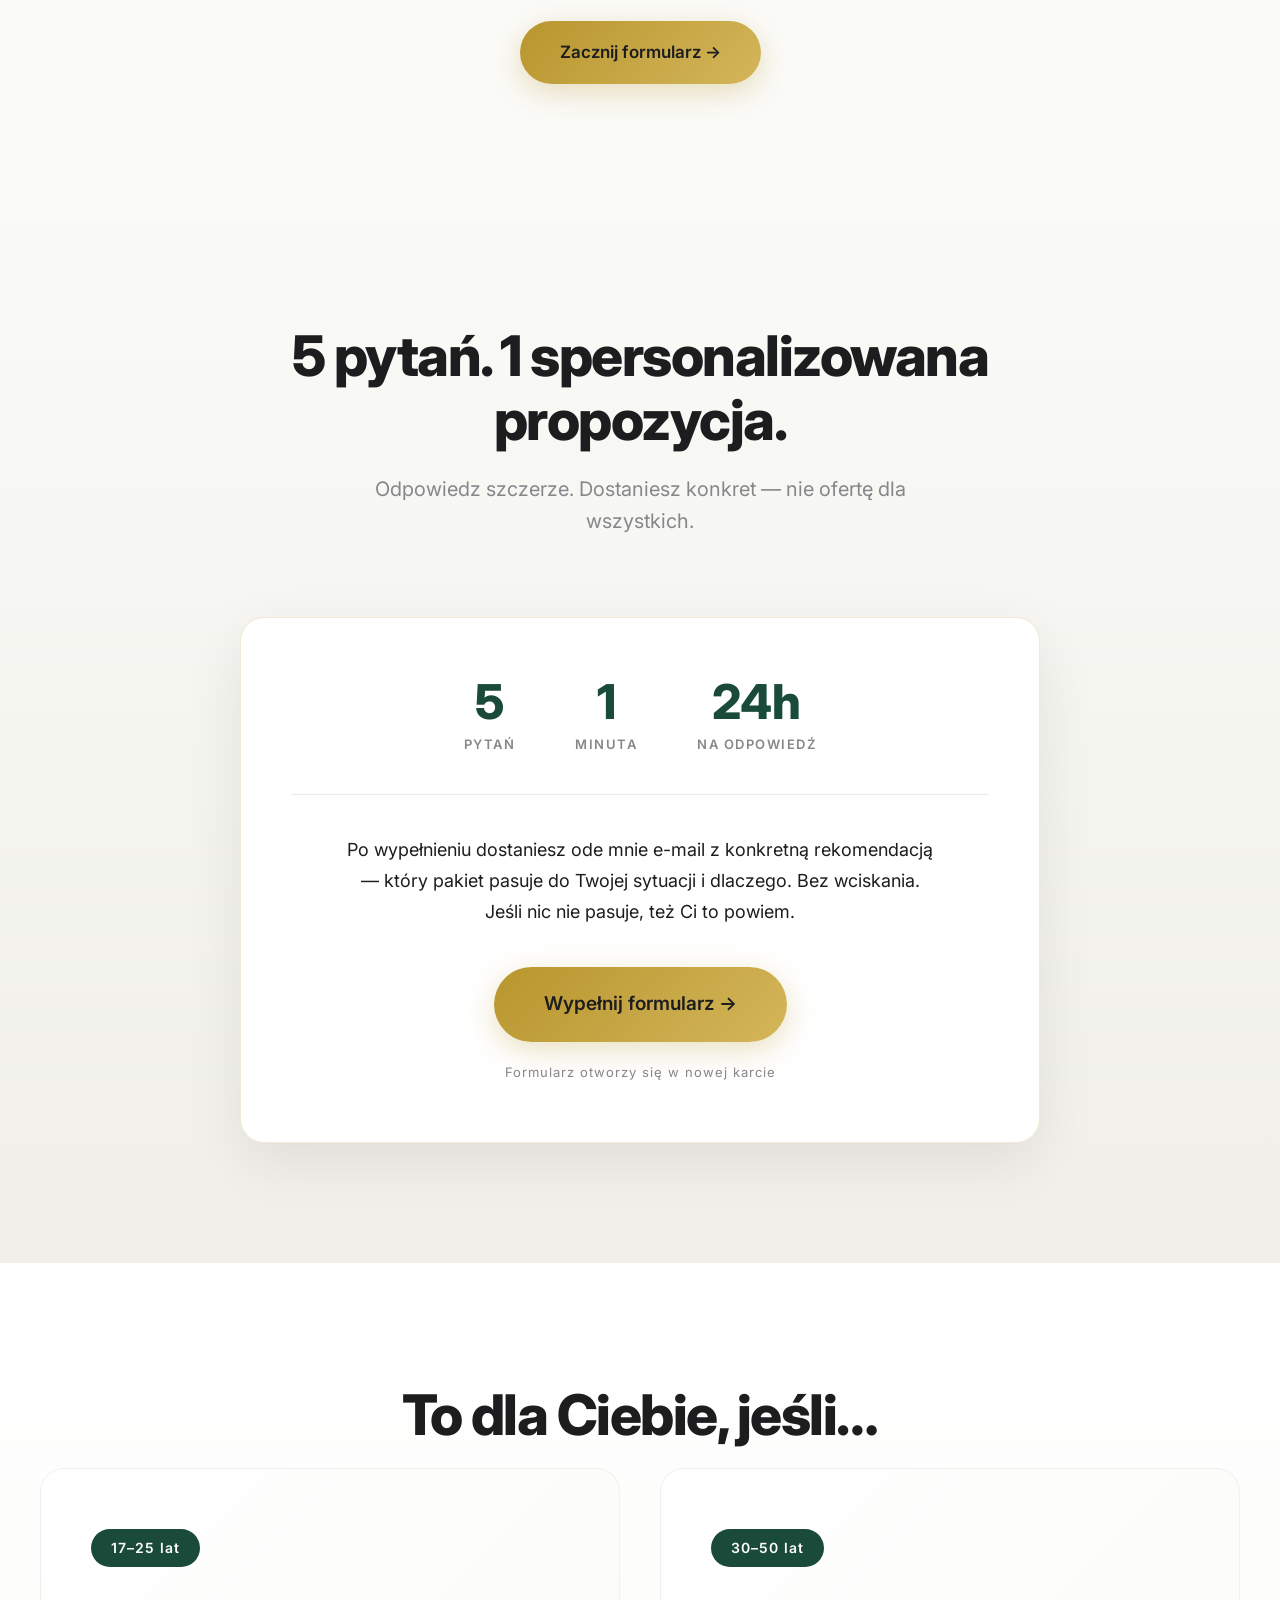
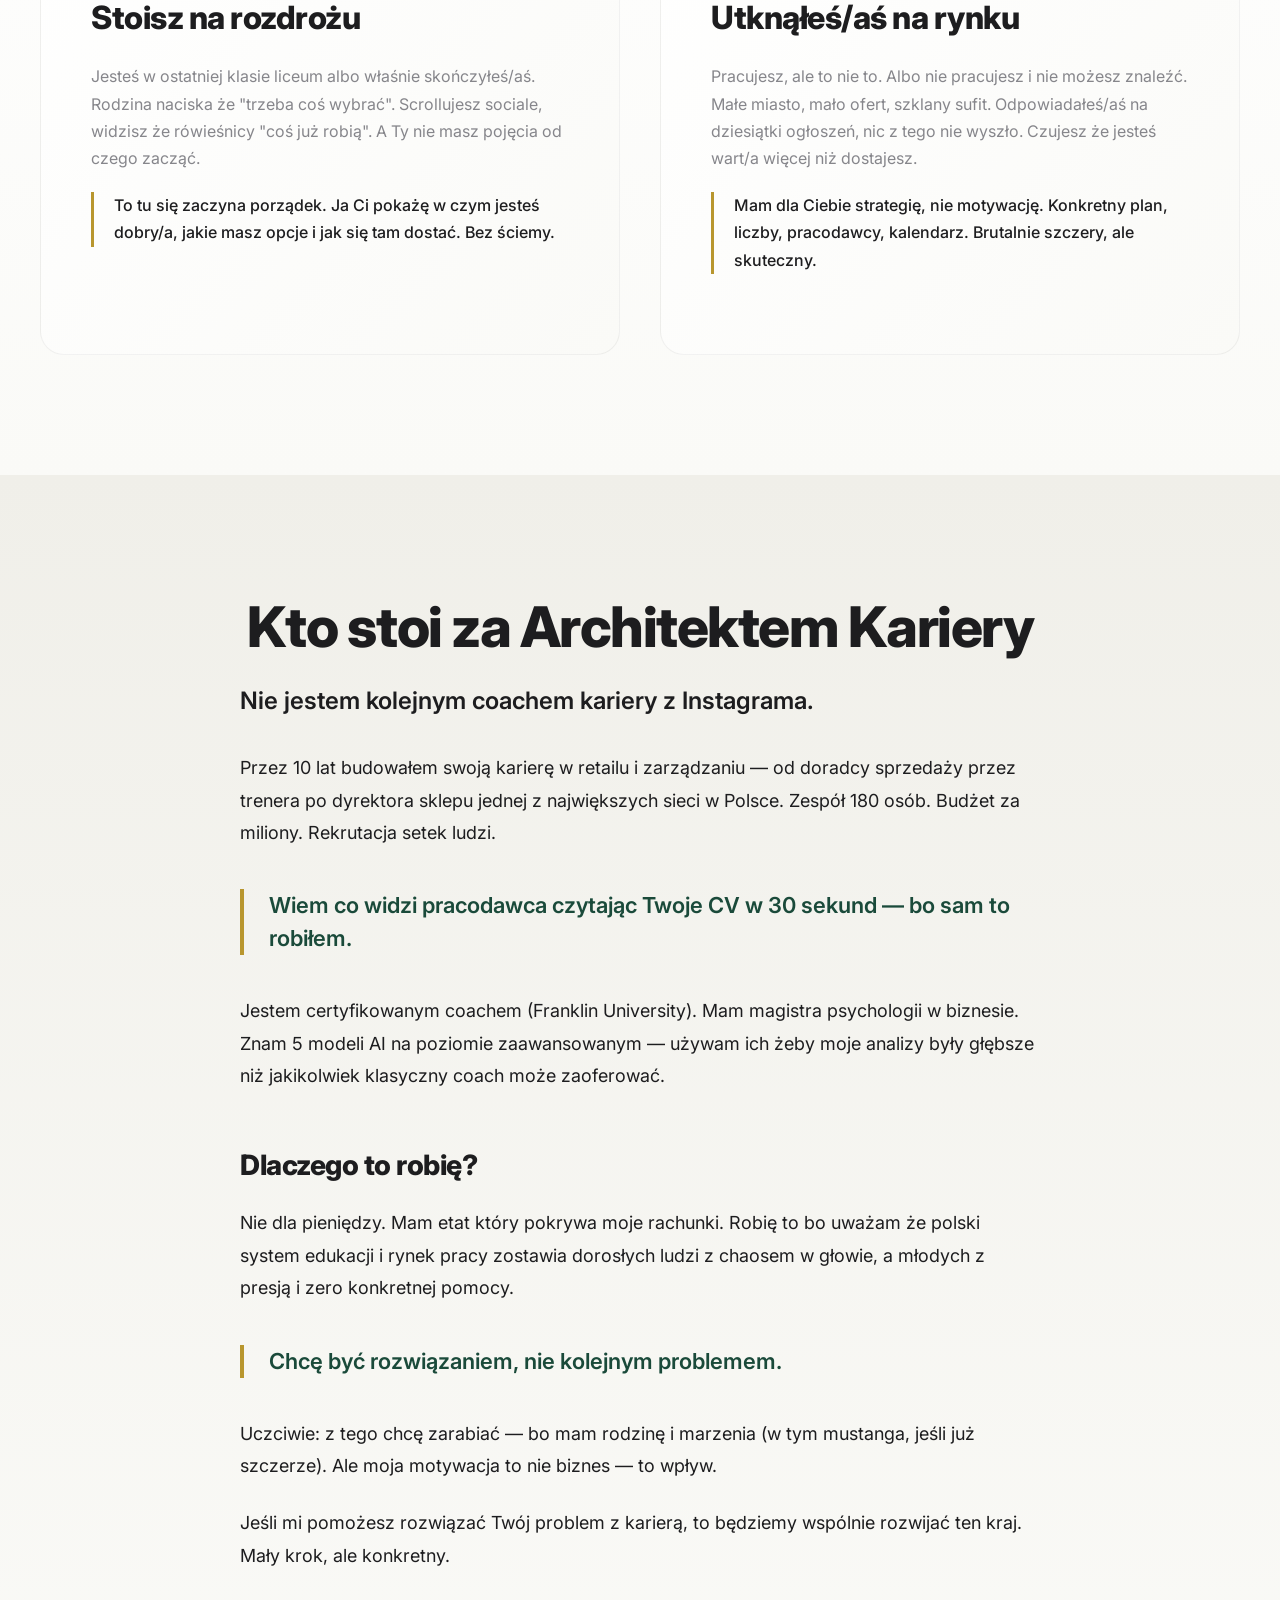
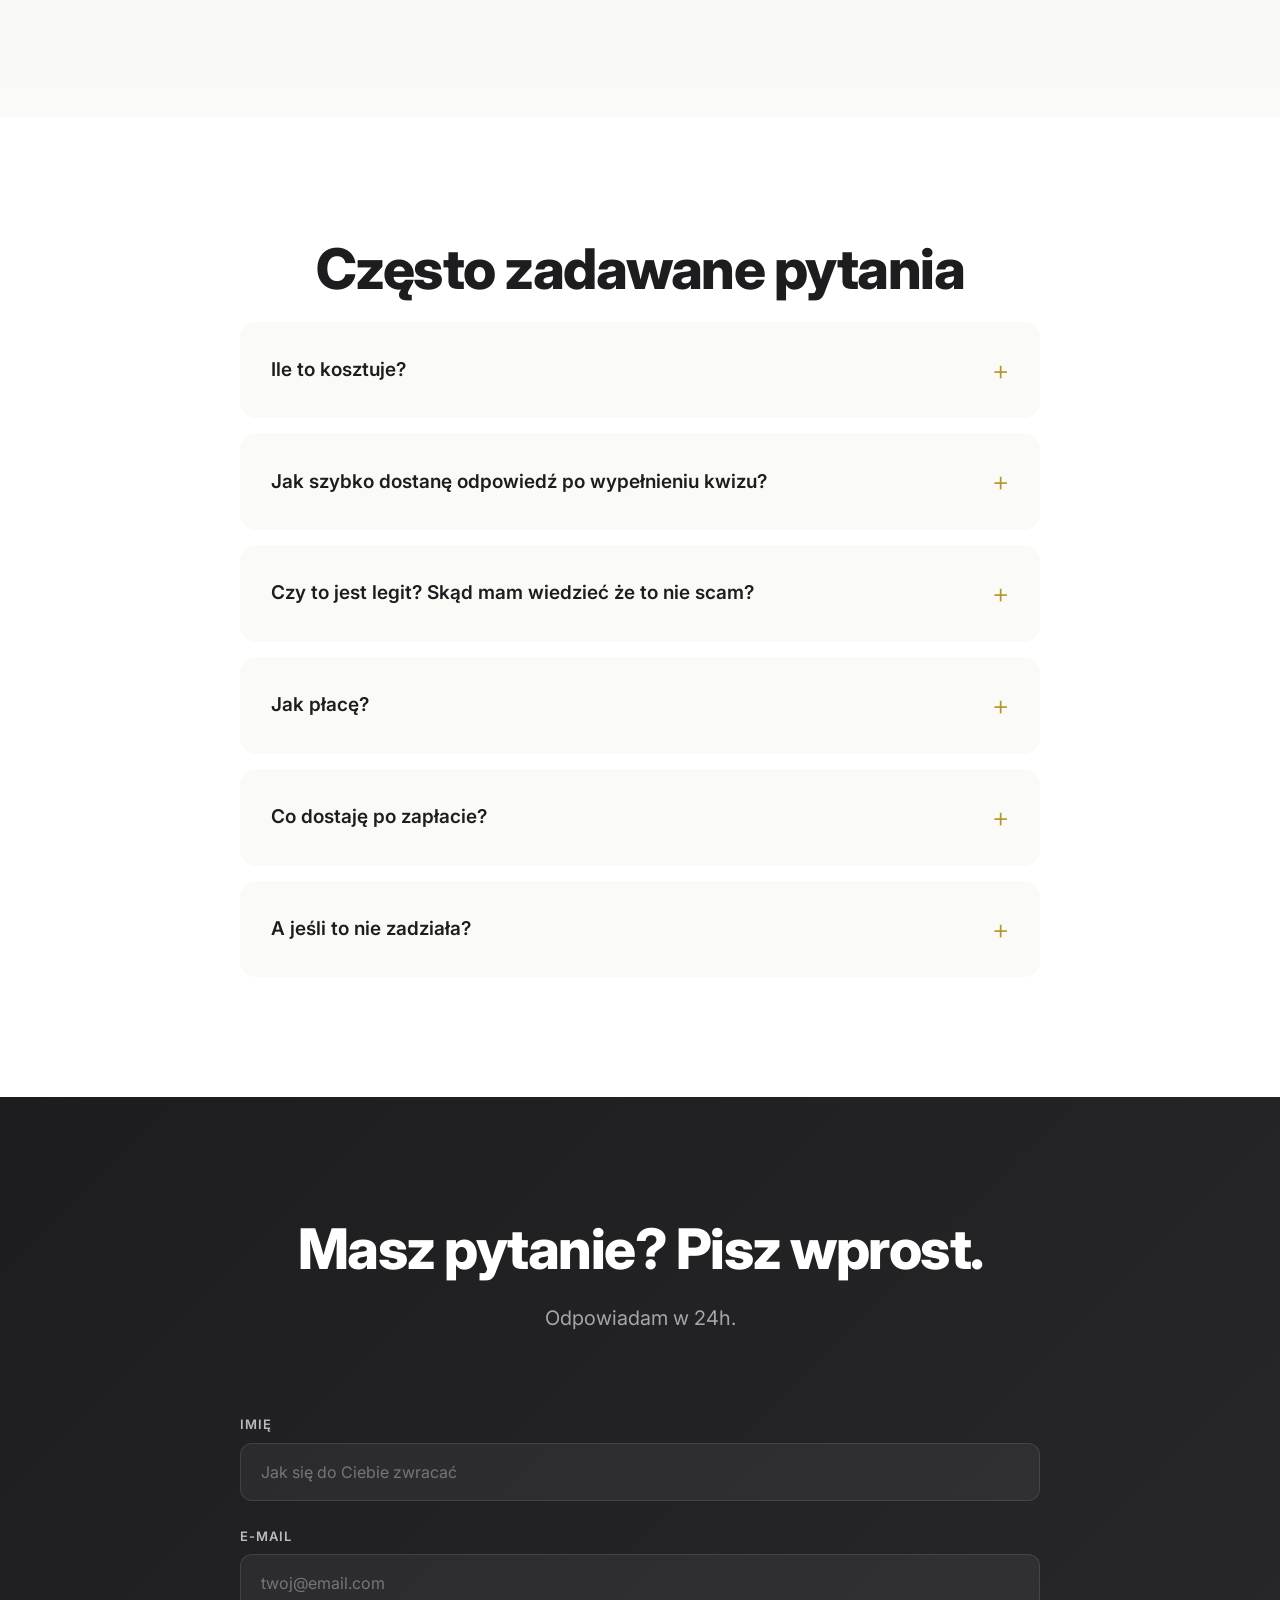
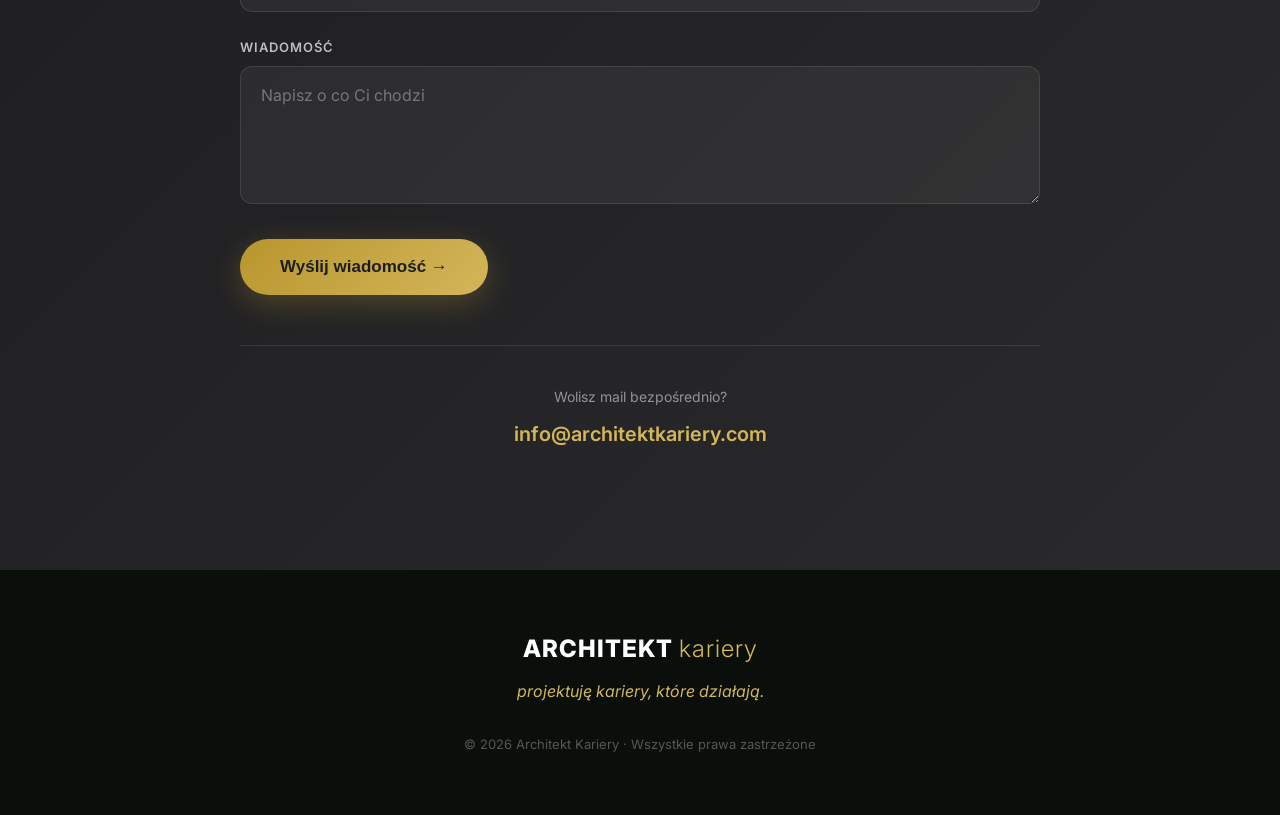
==== commit cb551a47: "index.html" ====
--- a/index.html
+++ b/index.html
@@ -133,7 +133,7 @@
     </div>
     <div class="services-cta reveal">
       <p>Która usługa jest dla Ciebie?<br><strong>Odpowiedź w 5 pytaniach poniżej.</strong></p>
-      <a href="#kwiz" class="btn-primary">Zacznij kwiz →</a>
+      <a href="#formularz" class="btn-primary">Zacznij formularz →</a>
     </div>
   </div>
 </section>
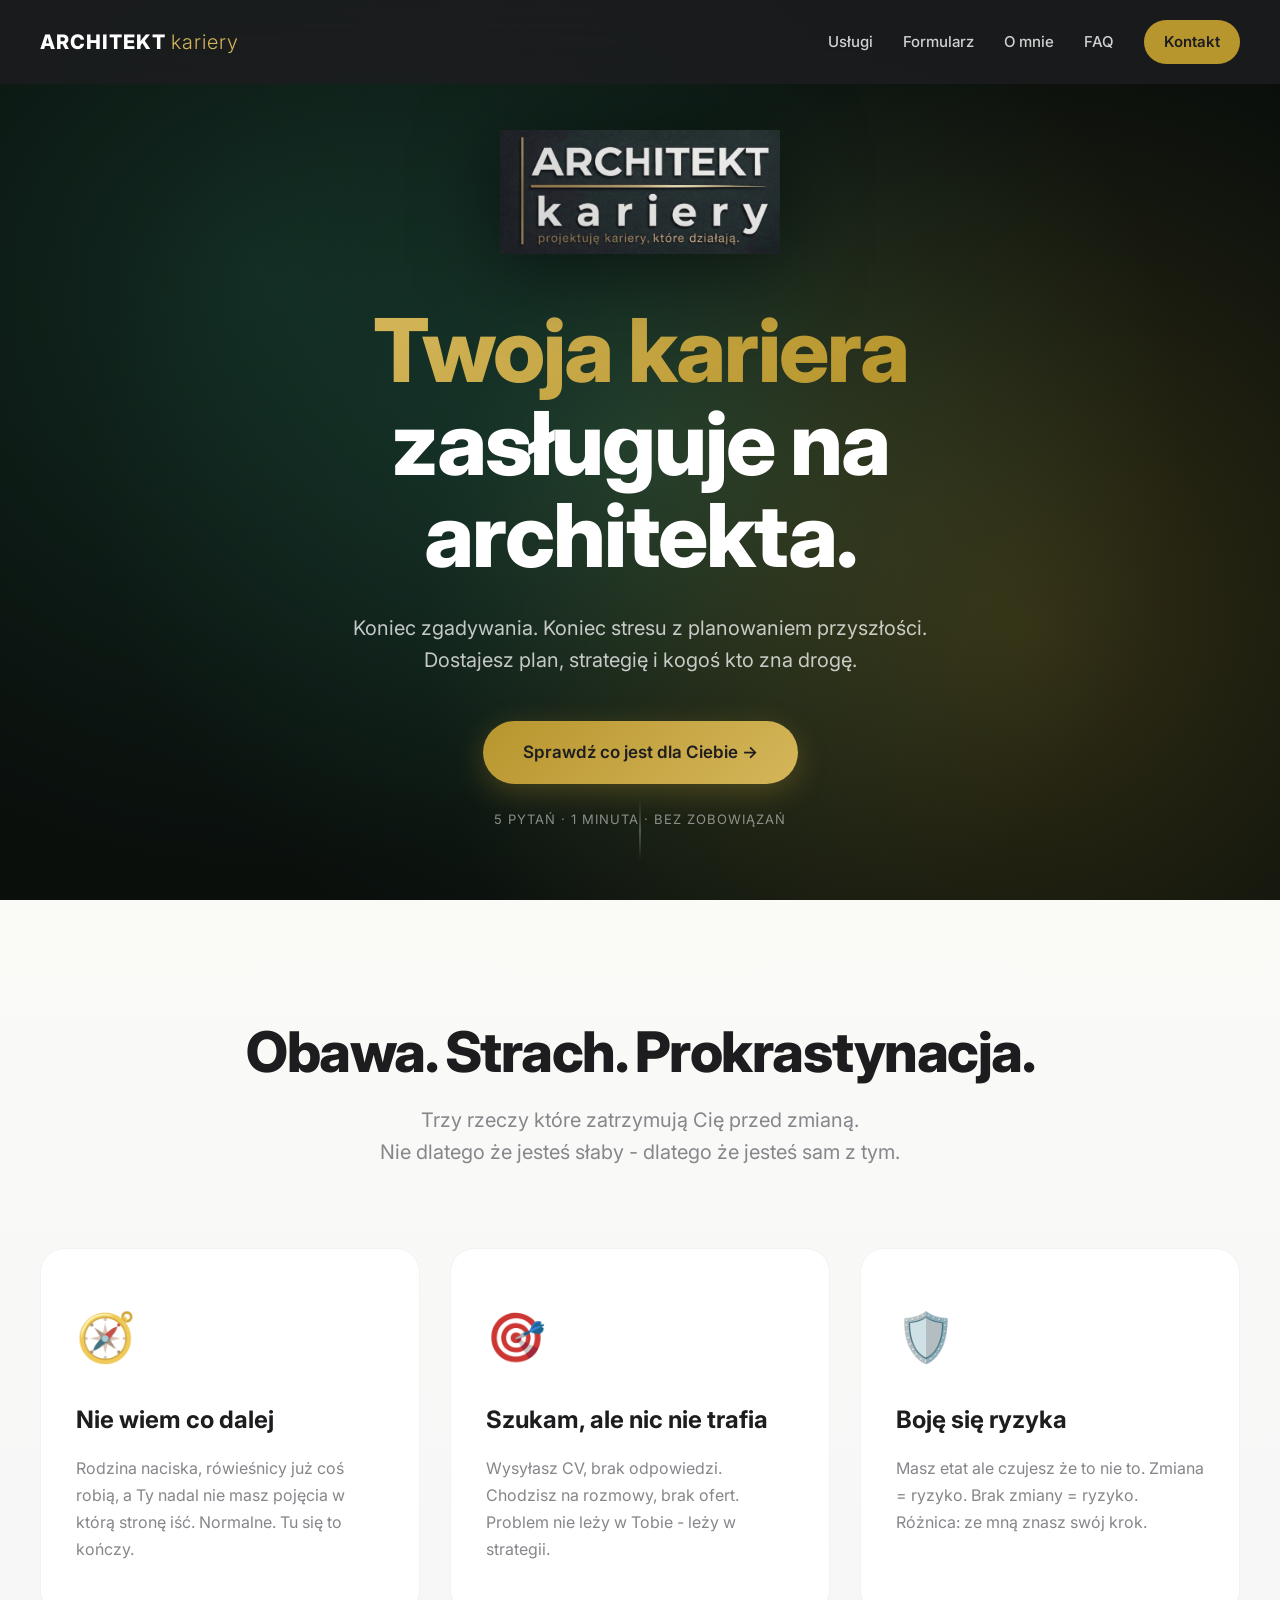
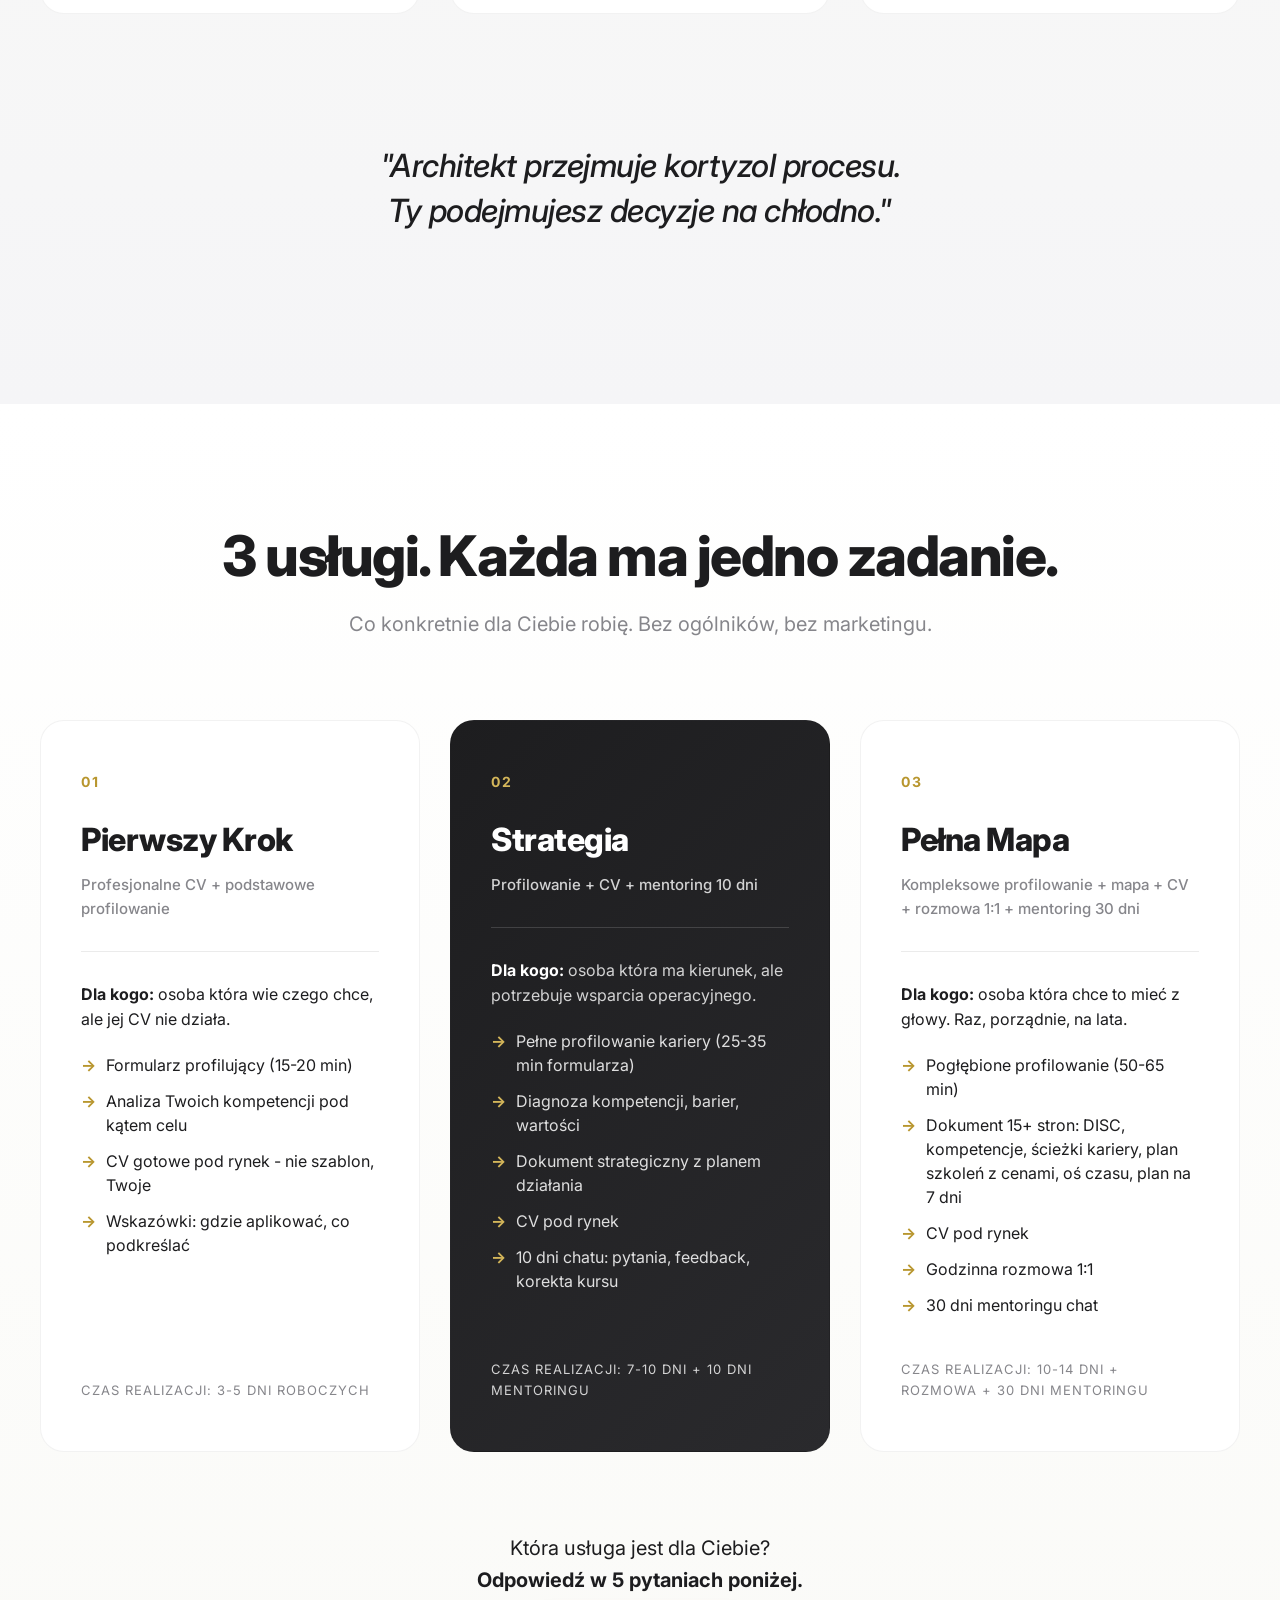
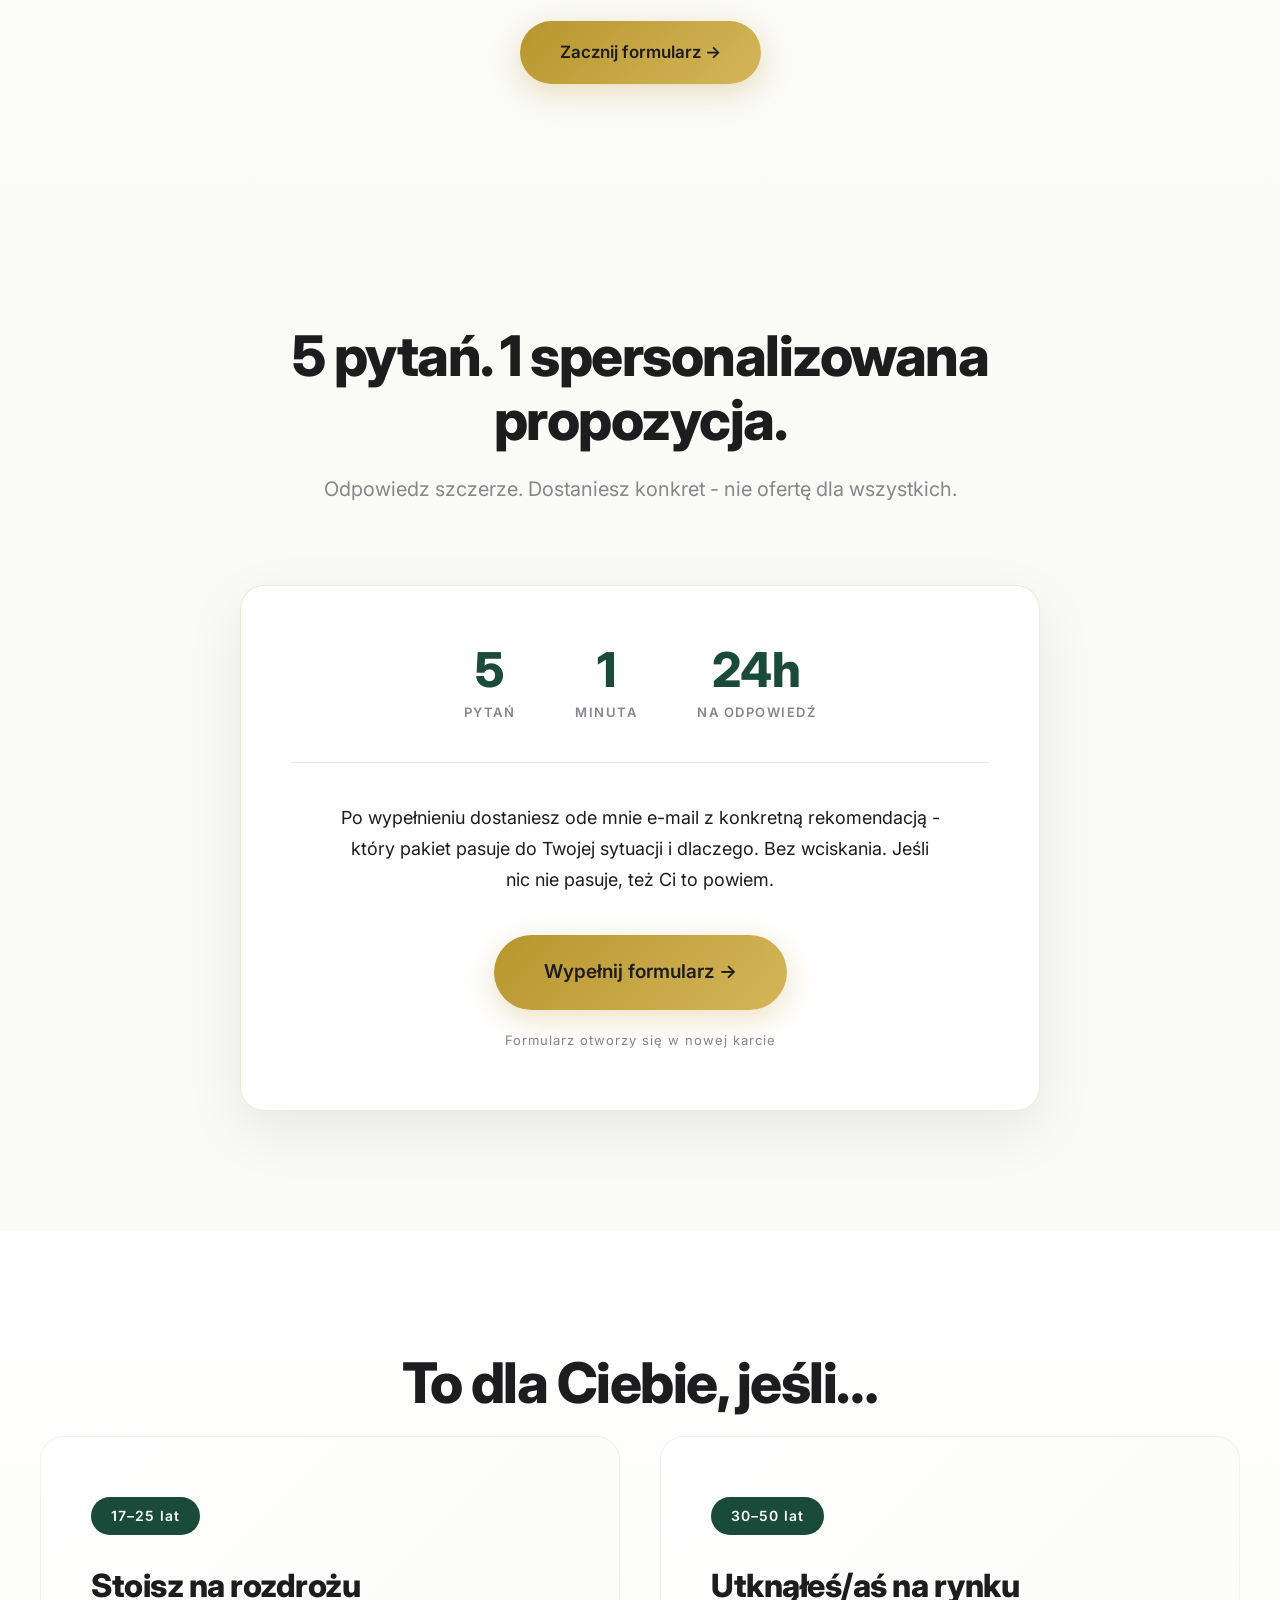
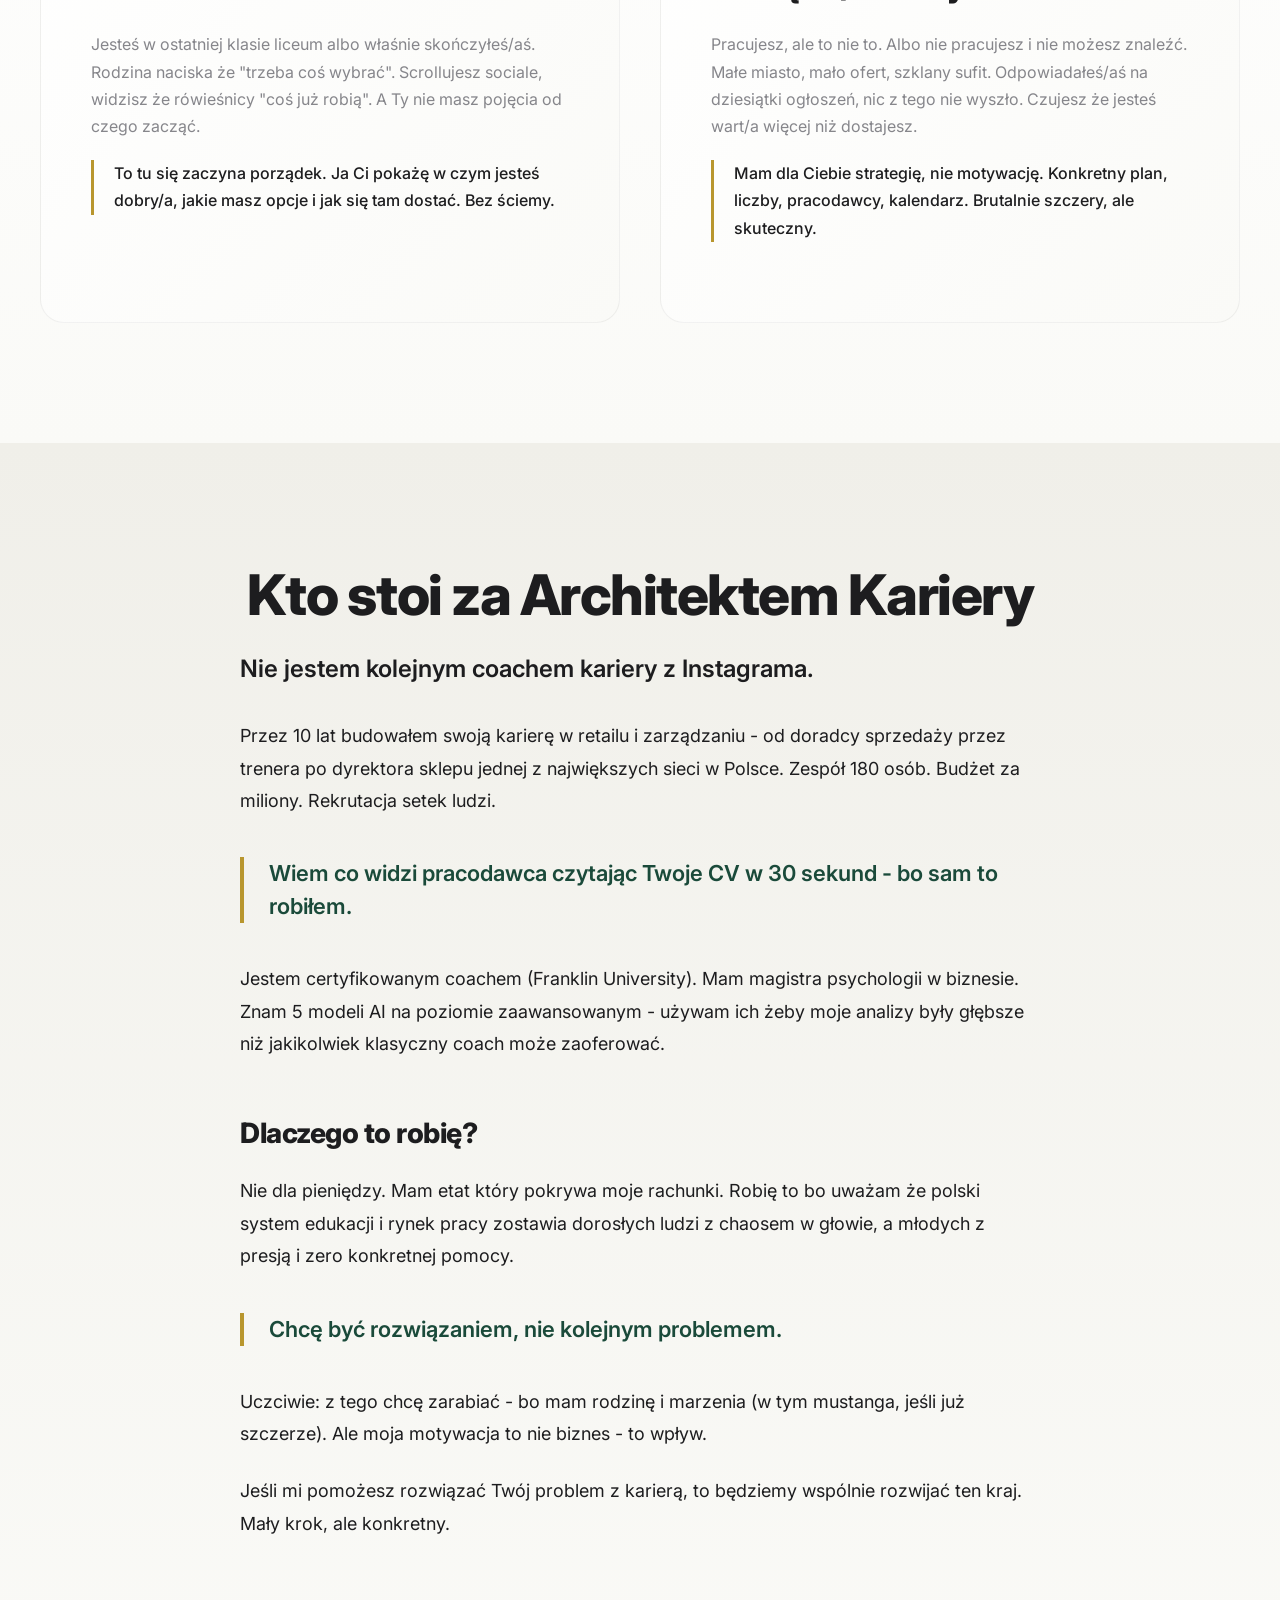
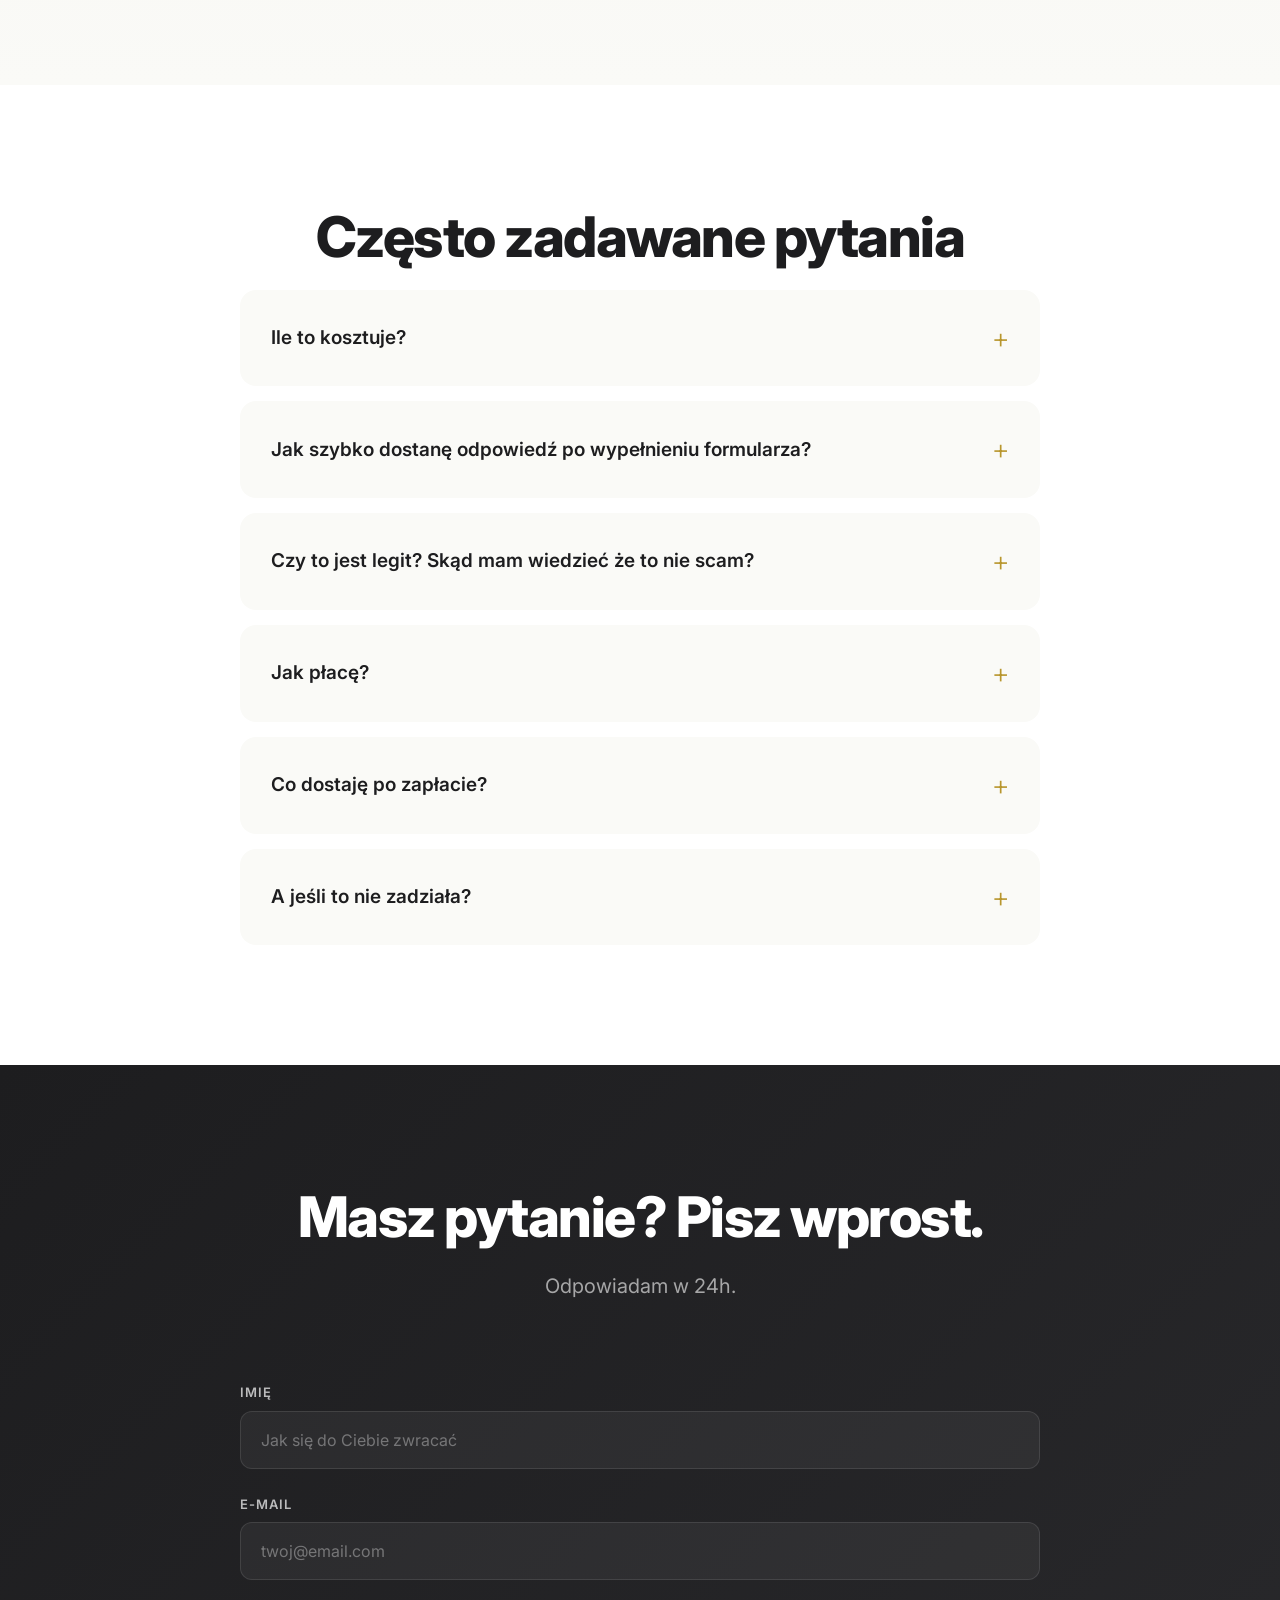
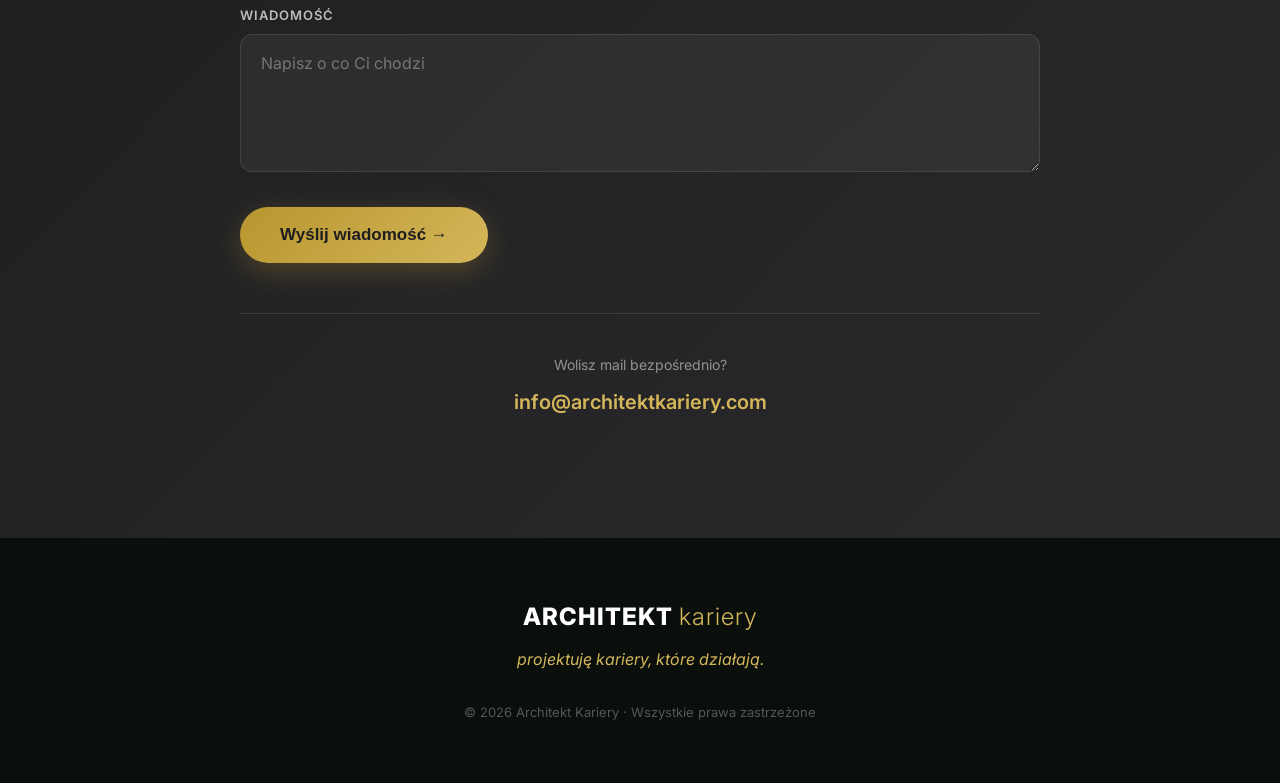
==== commit 7b0af48c: "index.html" ====
--- a/index.html
+++ b/index.html
@@ -3,7 +3,7 @@
 <head>
 <meta charset="UTF-8">
 <meta name="viewport" content="width=device-width, initial-scale=1.0">
-<title>Architekt Kariery — projektuję kariery, które działają</title>
+<title>Architekt Kariery - projektuję kariery, które działają</title>
 <meta name="description" content="Koniec zgadywania. Koniec stresu z planowaniem przyszłości. Dostajesz plan, strategię i kogoś kto zna drogę.">
 <link rel="preconnect" href="https://fonts.googleapis.com">
 <link rel="preconnect" href="https://fonts.gstatic.com" crossorigin>
@@ -37,7 +37,7 @@
       Koniec zgadywania. Koniec stresu z planowaniem przyszłości.<br>
       Dostajesz plan, strategię i kogoś kto zna drogę.
     </p>
-    <a href="#kwiz" class="btn-primary">Sprawdź co jest dla Ciebie →</a>
+    <a href="#formularz" class="btn-primary">Sprawdź co jest dla Ciebie →</a>
     <p class="hero-note">5 pytań · 1 minuta · bez zobowiązań</p>
   </div>
   <div class="scroll-indicator">
@@ -53,7 +53,7 @@
     </h2>
     <p class="section-subtitle">
       Trzy rzeczy które zatrzymują Cię przed zmianą.<br>
-      Nie dlatego że jesteś słaby — dlatego że jesteś sam z tym.
+      Nie dlatego że jesteś słaby - dlatego że jesteś sam z tym.
     </p>
     <div class="cards-grid">
       <div class="card reveal">
@@ -64,7 +64,7 @@
       <div class="card reveal">
         <div class="card-icon">🎯</div>
         <h3>Szukam, ale nic nie trafia</h3>
-        <p>Wysyłasz CV, brak odpowiedzi. Chodzisz na rozmowy, brak ofert. Problem nie leży w Tobie — leży w strategii.</p>
+        <p>Wysyłasz CV, brak odpowiedzi. Chodzisz na rozmowy, brak ofert. Problem nie leży w Tobie - leży w strategii.</p>
       </div>
       <div class="card reveal">
         <div class="card-icon">🛡️</div>
@@ -95,7 +95,7 @@
         <ul class="service-list">
           <li>Formularz profilujący (15-20 min)</li>
           <li>Analiza Twoich kompetencji pod kątem celu</li>
-          <li>CV gotowe pod rynek — nie szablon, Twoje</li>
+          <li>CV gotowe pod rynek - nie szablon, Twoje</li>
           <li>Wskazówki: gdzie aplikować, co podkreślać</li>
         </ul>
         <p class="service-time">Czas realizacji: 3-5 dni roboczych</p>
@@ -139,11 +139,11 @@
 </section>
 
 <!-- SEKCJA: FORMULARZ -->
-<section id="formularz" class="section section-kwiz">
+<section id="formularz" class="section section-formularz">
   <div class="container container-narrow">
     <h2 class="section-title reveal">5 pytań. 1 spersonalizowana propozycja.</h2>
     <p class="section-subtitle reveal">
-      Odpowiedz szczerze. Dostaniesz konkret — nie ofertę dla wszystkich.
+      Odpowiedz szczerze. Dostaniesz konkret - nie ofertę dla wszystkich.
     </p>
     <div class="formularz-box reveal">
       <div class="formularz-info">
@@ -161,7 +161,7 @@
         </div>
       </div>
       <p class="formularz-lead">
-        Po wypełnieniu dostaniesz ode mnie e-mail z konkretną rekomendacją — który pakiet pasuje do Twojej sytuacji i dlaczego. Bez wciskania. Jeśli nic nie pasuje, też Ci to powiem.
+        Po wypełnieniu dostaniesz ode mnie e-mail z konkretną rekomendacją - który pakiet pasuje do Twojej sytuacji i dlaczego. Bez wciskania. Jeśli nic nie pasuje, też Ci to powiem.
       </p>
       <a href="https://docs.google.com/forms/d/e/1FAIpQLSdaq3g_4HCW9_mxPggY98bLcOoUh68x8rNdlK4SN_FEnEeOaw/viewform" target="_blank" class="btn-primary btn-large">
         Wypełnij formularz →
@@ -198,13 +198,13 @@
     <h2 class="section-title reveal">Kto stoi za Architektem Kariery</h2>
     <div class="o-mnie-content reveal">
       <p class="lead">Nie jestem kolejnym coachem kariery z Instagrama.</p>
-      <p>Przez 10 lat budowałem swoją karierę w retailu i zarządzaniu — od doradcy sprzedaży przez trenera po dyrektora sklepu jednej z największych sieci w Polsce. Zespół 180 osób. Budżet za miliony. Rekrutacja setek ludzi.</p>
-      <p class="highlight">Wiem co widzi pracodawca czytając Twoje CV w 30 sekund — bo sam to robiłem.</p>
-      <p>Jestem certyfikowanym coachem (Franklin University). Mam magistra psychologii w biznesie. Znam 5 modeli AI na poziomie zaawansowanym — używam ich żeby moje analizy były głębsze niż jakikolwiek klasyczny coach może zaoferować.</p>
+      <p>Przez 10 lat budowałem swoją karierę w retailu i zarządzaniu - od doradcy sprzedaży przez trenera po dyrektora sklepu jednej z największych sieci w Polsce. Zespół 180 osób. Budżet za miliony. Rekrutacja setek ludzi.</p>
+      <p class="highlight">Wiem co widzi pracodawca czytając Twoje CV w 30 sekund - bo sam to robiłem.</p>
+      <p>Jestem certyfikowanym coachem (Franklin University). Mam magistra psychologii w biznesie. Znam 5 modeli AI na poziomie zaawansowanym - używam ich żeby moje analizy były głębsze niż jakikolwiek klasyczny coach może zaoferować.</p>
       <h3 class="sub-h3">Dlaczego to robię?</h3>
       <p>Nie dla pieniędzy. Mam etat który pokrywa moje rachunki. Robię to bo uważam że polski system edukacji i rynek pracy zostawia dorosłych ludzi z chaosem w głowie, a młodych z presją i zero konkretnej pomocy.</p>
       <p class="highlight">Chcę być rozwiązaniem, nie kolejnym problemem.</p>
-      <p>Uczciwie: z tego chcę zarabiać — bo mam rodzinę i marzenia (w tym mustanga, jeśli już szczerze). Ale moja motywacja to nie biznes — to wpływ.</p>
+      <p>Uczciwie: z tego chcę zarabiać - bo mam rodzinę i marzenia (w tym mustanga, jeśli już szczerze). Ale moja motywacja to nie biznes - to wpływ.</p>
       <p>Jeśli mi pomożesz rozwiązać Twój problem z karierą, to będziemy wspólnie rozwijać ten kraj. Mały krok, ale konkretny.</p>
     </div>
   </div>
@@ -217,19 +217,19 @@
     <div class="faq-list">
       <details class="faq-item reveal">
         <summary>Ile to kosztuje?</summary>
-        <p>Cena zależy od tego jakiej usługi potrzebujesz. Wypełnij kwiz (5 pytań, 1 minuta), a dostaniesz spersonalizowaną propozycję z ceną dopasowaną do Twojej sytuacji. Bez pakietów "dla wszystkich", bez ukrytych kosztów.</p>
-      </details>
-      <details class="faq-item reveal">
-        <summary>Jak szybko dostanę odpowiedź po wypełnieniu kwizu?</summary>
-        <p>W 24 godziny. Jeśli Twoja sytuacja jest pilna — możesz to zaznaczyć w kwizie, wtedy odpisuję priorytetowo.</p>
+        <p>Cena zależy od tego jakiej usługi potrzebujesz. Wypełnij formularz (5 pytań, 1 minuta), a dostaniesz spersonalizowaną propozycję z ceną dopasowaną do Twojej sytuacji. Bez pakietów "dla wszystkich", bez ukrytych kosztów.</p>
+      </details>
+      <details class="faq-item reveal">
+        <summary>Jak szybko dostanę odpowiedź po wypełnieniu formularza?</summary>
+        <p>W 24 godziny. Jeśli Twoja sytuacja jest pilna - możesz to zaznaczyć w formularzu, wtedy odpisuję priorytetowo.</p>
       </details>
       <details class="faq-item reveal">
         <summary>Czy to jest legit? Skąd mam wiedzieć że to nie scam?</summary>
-        <p>Uczciwe pytanie. Prosta odpowiedź: zanim zapłacisz cokolwiek, dostaniesz ode mnie spersonalizowaną analizę Twojej sytuacji (bezpłatnie, po kwizie). Zobaczysz jak piszę, jak myślę, czy to co proponuję ma sens. Jeśli tak — idziemy dalej. Jeśli nie — żadnej presji.</p>
+        <p>Uczciwe pytanie. Prosta odpowiedź: zanim zapłacisz cokolwiek, dostaniesz ode mnie spersonalizowaną analizę Twojej sytuacji (bezpłatnie, po formularzu). Zobaczysz jak piszę, jak myślę, czy to co proponuję ma sens. Jeśli tak - idziemy dalej. Jeśli nie - żadnej presji.</p>
       </details>
       <details class="faq-item reveal">
         <summary>Jak płacę?</summary>
-        <p>BLIK lub przelew tradycyjny. Po akceptacji propozycji dostajesz dane do przelewu. Faktura na firmę lub rachunek na osobę fizyczną — jak potrzebujesz.</p>
+        <p>BLIK lub przelew tradycyjny. Po akceptacji propozycji dostajesz dane do przelewu. Faktura na firmę lub rachunek na osobę fizyczną - jak potrzebujesz.</p>
       </details>
       <details class="faq-item reveal">
         <summary>Co dostaję po zapłacie?</summary>
@@ -237,7 +237,7 @@
       </details>
       <details class="faq-item reveal">
         <summary>A jeśli to nie zadziała?</summary>
-        <p>Nie obiecuję że dostaniesz pracę za 7 dni — nikt uczciwy tego nie obieca. Obiecuję że dostaniesz konkretną strategię, CV pod rynek i wsparcie w trakcie procesu. Skuteczność zależy od Twojego wdrożenia. Jeśli poczujesz że dokument/CV nie odpowiada na Twoją sytuację — napisz, poprawiamy. Nie wysyłam "półproduktów".</p>
+        <p>Nie obiecuję że dostaniesz pracę za 7 dni - nikt uczciwy tego nie obieca. Obiecuję że dostaniesz konkretną strategię, CV pod rynek i wsparcie w trakcie procesu. Skuteczność zależy od Twojego wdrożenia. Jeśli poczujesz że dokument/CV nie odpowiada na Twoją sytuację - napisz, poprawiamy. Nie wysyłam "półproduktów".</p>
       </details>
     </div>
   </div>
--- a/style.css
+++ b/style.css
@@ -77,6 +77,8 @@
   display: flex; align-items: center; justify-content: center;
   overflow: hidden;
   background: #0A0F0C;
+  padding-top: 120px;
+  padding-bottom: 60px;
 }
 .hero-bg {
   position: absolute; inset: 0;
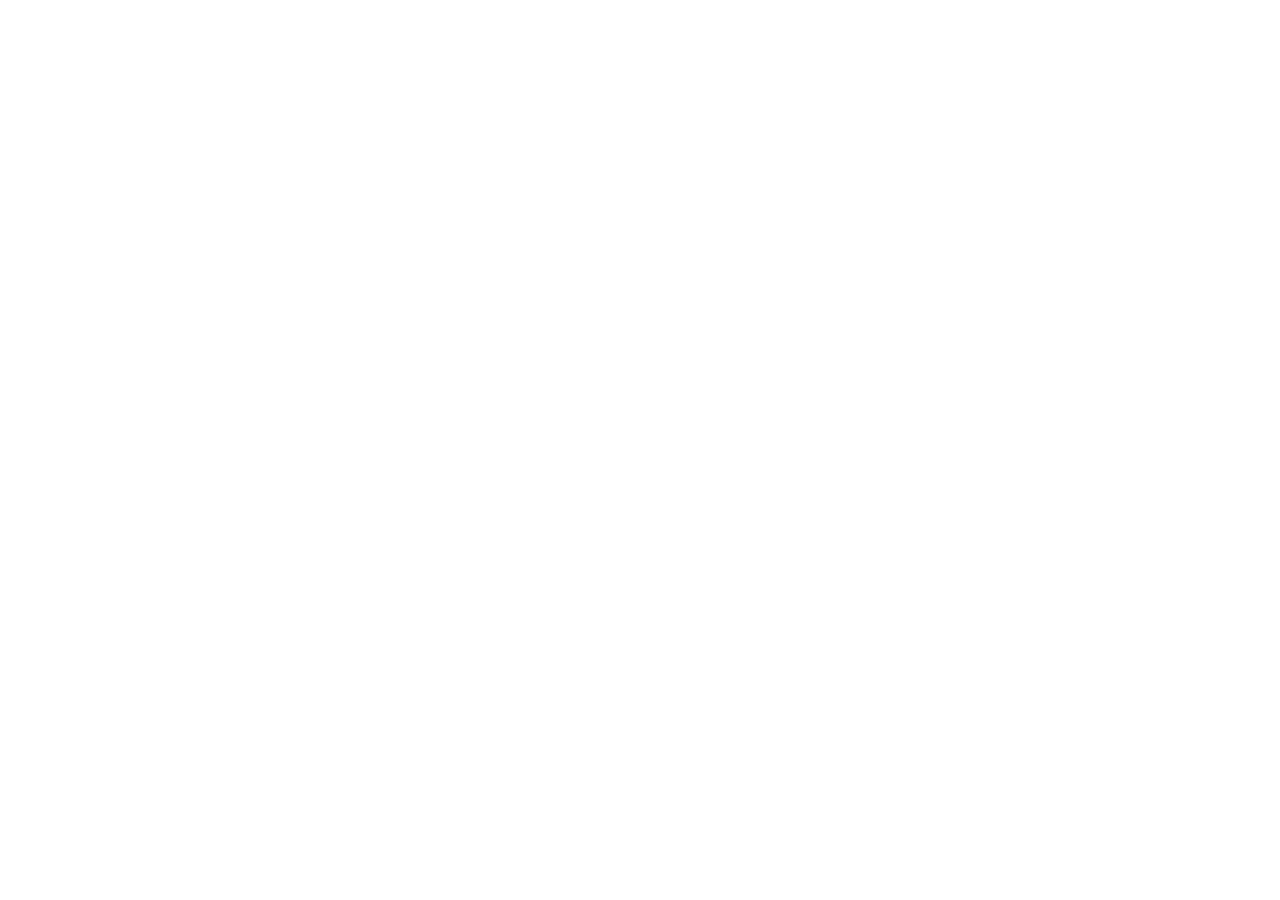
==== commit b5a7ca5d: "Move Architekt Kariery homepage under HIMAWARI" ====
--- a/index.html
+++ b/index.html
@@ -1,287 +1,14 @@
-<!DOCTYPE html>
-<html lang="pl">
-<head>
-<meta charset="UTF-8">
-<meta name="viewport" content="width=device-width, initial-scale=1.0">
-<title>Architekt Kariery - projektuję kariery, które działają</title>
-<meta name="description" content="Koniec zgadywania. Koniec stresu z planowaniem przyszłości. Dostajesz plan, strategię i kogoś kto zna drogę.">
-<link rel="preconnect" href="https://fonts.googleapis.com">
-<link rel="preconnect" href="https://fonts.gstatic.com" crossorigin>
-<link href="https://fonts.googleapis.com/css2?family=Inter:wght@300;400;500;600;700;800;900&display=swap" rel="stylesheet">
-<link rel="stylesheet" href="style.css">
-</head>
-<body>
-
-<!-- NAVIGATION -->
-<nav class="nav">
-  <div class="nav-logo">ARCHITEKT <span>kariery</span></div>
-  <div class="nav-links">
-    <a href="#uslugi">Usługi</a>
-    <a href="#formularz">Formularz</a>
-    <a href="#o-mnie">O mnie</a>
-    <a href="#faq">FAQ</a>
-    <a href="#kontakt" class="nav-cta">Kontakt</a>
-  </div>
-</nav>
-
-<!-- HERO -->
-<section class="hero">
-  <div class="hero-bg"></div>
-  <div class="hero-content">
-    <img src="logo.png" alt="Architekt Kariery" class="hero-logo">
-    <h1 class="hero-title">
-      <span class="gradient-text">Twoja kariera</span><br>
-      zasługuje na architekta.
-    </h1>
-    <p class="hero-subtitle">
-      Koniec zgadywania. Koniec stresu z planowaniem przyszłości.<br>
-      Dostajesz plan, strategię i kogoś kto zna drogę.
-    </p>
-    <a href="#formularz" class="btn-primary">Sprawdź co jest dla Ciebie →</a>
-    <p class="hero-note">5 pytań · 1 minuta · bez zobowiązań</p>
-  </div>
-  <div class="scroll-indicator">
-    <div class="scroll-line"></div>
-  </div>
-</section>
-
-<!-- SEKCJA: PROBLEM -->
-<section class="section section-problem reveal">
-  <div class="container">
-    <h2 class="section-title">
-      Obawa. Strach. Prokrastynacja.
-    </h2>
-    <p class="section-subtitle">
-      Trzy rzeczy które zatrzymują Cię przed zmianą.<br>
-      Nie dlatego że jesteś słaby - dlatego że jesteś sam z tym.
-    </p>
-    <div class="cards-grid">
-      <div class="card reveal">
-        <div class="card-icon">🧭</div>
-        <h3>Nie wiem co dalej</h3>
-        <p>Rodzina naciska, rówieśnicy już coś robią, a Ty nadal nie masz pojęcia w którą stronę iść. Normalne. Tu się to kończy.</p>
-      </div>
-      <div class="card reveal">
-        <div class="card-icon">🎯</div>
-        <h3>Szukam, ale nic nie trafia</h3>
-        <p>Wysyłasz CV, brak odpowiedzi. Chodzisz na rozmowy, brak ofert. Problem nie leży w Tobie - leży w strategii.</p>
-      </div>
-      <div class="card reveal">
-        <div class="card-icon">🛡️</div>
-        <h3>Boję się ryzyka</h3>
-        <p>Masz etat ale czujesz że to nie to. Zmiana = ryzyko. Brak zmiany = ryzyko. Różnica: ze mną znasz swój krok.</p>
-      </div>
-    </div>
-    <div class="quote-block reveal">
-      <p>"Architekt przejmuje kortyzol procesu.<br>Ty podejmujesz decyzje na chłodno."</p>
-    </div>
-  </div>
-</section>
-
-<!-- SEKCJA: USŁUGI -->
-<section id="uslugi" class="section section-services">
-  <div class="container">
-    <h2 class="section-title reveal">3 usługi. Każda ma jedno zadanie.</h2>
-    <p class="section-subtitle reveal">
-      Co konkretnie dla Ciebie robię. Bez ogólników, bez marketingu.
-    </p>
-    <div class="services-grid">
-      <div class="service-card reveal">
-        <div class="service-number">01</div>
-        <h3>Pierwszy Krok</h3>
-        <p class="service-sub">Profesjonalne CV + podstawowe profilowanie</p>
-        <div class="service-line"></div>
-        <p class="service-desc"><strong>Dla kogo:</strong> osoba która wie czego chce, ale jej CV nie działa.</p>
-        <ul class="service-list">
-          <li>Formularz profilujący (15-20 min)</li>
-          <li>Analiza Twoich kompetencji pod kątem celu</li>
-          <li>CV gotowe pod rynek - nie szablon, Twoje</li>
-          <li>Wskazówki: gdzie aplikować, co podkreślać</li>
-        </ul>
-        <p class="service-time">Czas realizacji: 3-5 dni roboczych</p>
-      </div>
-      <div class="service-card reveal service-featured">
-        <div class="service-number">02</div>
-        <h3>Strategia</h3>
-        <p class="service-sub">Profilowanie + CV + mentoring 10 dni</p>
-        <div class="service-line"></div>
-        <p class="service-desc"><strong>Dla kogo:</strong> osoba która ma kierunek, ale potrzebuje wsparcia operacyjnego.</p>
-        <ul class="service-list">
-          <li>Pełne profilowanie kariery (25-35 min formularza)</li>
-          <li>Diagnoza kompetencji, barier, wartości</li>
-          <li>Dokument strategiczny z planem działania</li>
-          <li>CV pod rynek</li>
-          <li>10 dni chatu: pytania, feedback, korekta kursu</li>
-        </ul>
-        <p class="service-time">Czas realizacji: 7-10 dni + 10 dni mentoringu</p>
-      </div>
-      <div class="service-card reveal">
-        <div class="service-number">03</div>
-        <h3>Pełna Mapa</h3>
-        <p class="service-sub">Kompleksowe profilowanie + mapa + CV + rozmowa 1:1 + mentoring 30 dni</p>
-        <div class="service-line"></div>
-        <p class="service-desc"><strong>Dla kogo:</strong> osoba która chce to mieć z głowy. Raz, porządnie, na lata.</p>
-        <ul class="service-list">
-          <li>Pogłębione profilowanie (50-65 min)</li>
-          <li>Dokument 15+ stron: DISC, kompetencje, ścieżki kariery, plan szkoleń z cenami, oś czasu, plan na 7 dni</li>
-          <li>CV pod rynek</li>
-          <li>Godzinna rozmowa 1:1</li>
-          <li>30 dni mentoringu chat</li>
-        </ul>
-        <p class="service-time">Czas realizacji: 10-14 dni + rozmowa + 30 dni mentoringu</p>
-      </div>
-    </div>
-    <div class="services-cta reveal">
-      <p>Która usługa jest dla Ciebie?<br><strong>Odpowiedź w 5 pytaniach poniżej.</strong></p>
-      <a href="#formularz" class="btn-primary">Zacznij formularz →</a>
-    </div>
-  </div>
-</section>
-
-<!-- SEKCJA: FORMULARZ -->
-<section id="formularz" class="section section-formularz">
-  <div class="container container-narrow">
-    <h2 class="section-title reveal">5 pytań. 1 spersonalizowana propozycja.</h2>
-    <p class="section-subtitle reveal">
-      Odpowiedz szczerze. Dostaniesz konkret - nie ofertę dla wszystkich.
-    </p>
-    <div class="formularz-box reveal">
-      <div class="formularz-info">
-        <div class="formularz-stat">
-          <div class="stat-number">5</div>
-          <div class="stat-label">pytań</div>
-        </div>
-        <div class="formularz-stat">
-          <div class="stat-number">1</div>
-          <div class="stat-label">minuta</div>
-        </div>
-        <div class="formularz-stat">
-          <div class="stat-number">24h</div>
-          <div class="stat-label">na odpowiedź</div>
-        </div>
-      </div>
-      <p class="formularz-lead">
-        Po wypełnieniu dostaniesz ode mnie e-mail z konkretną rekomendacją - który pakiet pasuje do Twojej sytuacji i dlaczego. Bez wciskania. Jeśli nic nie pasuje, też Ci to powiem.
-      </p>
-      <a href="https://docs.google.com/forms/d/e/1FAIpQLSdaq3g_4HCW9_mxPggY98bLcOoUh68x8rNdlK4SN_FEnEeOaw/viewform" target="_blank" class="btn-primary btn-large">
-        Wypełnij formularz →
-      </a>
-      <p class="formularz-note">Formularz otworzy się w nowej karcie</p>
-    </div>
-  </div>
-</section>
-
-<!-- SEKCJA: DLA KOGO -->
-<section class="section section-dla-kogo">
-  <div class="container">
-    <h2 class="section-title reveal">To dla Ciebie, jeśli…</h2>
-    <div class="dla-kogo-grid">
-      <div class="dla-kogo-card reveal">
-        <div class="dla-kogo-age">17–25 lat</div>
-        <h3>Stoisz na rozdrożu</h3>
-        <p>Jesteś w ostatniej klasie liceum albo właśnie skończyłeś/aś. Rodzina naciska że "trzeba coś wybrać". Scrollujesz sociale, widzisz że rówieśnicy "coś już robią". A Ty nie masz pojęcia od czego zacząć.</p>
-        <p class="dla-kogo-bold">To tu się zaczyna porządek. Ja Ci pokażę w czym jesteś dobry/a, jakie masz opcje i jak się tam dostać. Bez ściemy.</p>
-      </div>
-      <div class="dla-kogo-card reveal">
-        <div class="dla-kogo-age">30–50 lat</div>
-        <h3>Utknąłeś/aś na rynku</h3>
-        <p>Pracujesz, ale to nie to. Albo nie pracujesz i nie możesz znaleźć. Małe miasto, mało ofert, szklany sufit. Odpowiadałeś/aś na dziesiątki ogłoszeń, nic z tego nie wyszło. Czujesz że jesteś wart/a więcej niż dostajesz.</p>
-        <p class="dla-kogo-bold">Mam dla Ciebie strategię, nie motywację. Konkretny plan, liczby, pracodawcy, kalendarz. Brutalnie szczery, ale skuteczny.</p>
-      </div>
-    </div>
-  </div>
-</section>
-
-<!-- SEKCJA: O MNIE -->
-<section id="o-mnie" class="section section-o-mnie">
-  <div class="container container-narrow">
-    <h2 class="section-title reveal">Kto stoi za Architektem Kariery</h2>
-    <div class="o-mnie-content reveal">
-      <p class="lead">Nie jestem kolejnym coachem kariery z Instagrama.</p>
-      <p>Przez 10 lat budowałem swoją karierę w retailu i zarządzaniu - od doradcy sprzedaży przez trenera po dyrektora sklepu jednej z największych sieci w Polsce. Zespół 180 osób. Budżet za miliony. Rekrutacja setek ludzi.</p>
-      <p class="highlight">Wiem co widzi pracodawca czytając Twoje CV w 30 sekund - bo sam to robiłem.</p>
-      <p>Jestem certyfikowanym coachem (Franklin University). Mam magistra psychologii w biznesie. Znam 5 modeli AI na poziomie zaawansowanym - używam ich żeby moje analizy były głębsze niż jakikolwiek klasyczny coach może zaoferować.</p>
-      <h3 class="sub-h3">Dlaczego to robię?</h3>
-      <p>Nie dla pieniędzy. Mam etat który pokrywa moje rachunki. Robię to bo uważam że polski system edukacji i rynek pracy zostawia dorosłych ludzi z chaosem w głowie, a młodych z presją i zero konkretnej pomocy.</p>
-      <p class="highlight">Chcę być rozwiązaniem, nie kolejnym problemem.</p>
-      <p>Uczciwie: z tego chcę zarabiać - bo mam rodzinę i marzenia (w tym mustanga, jeśli już szczerze). Ale moja motywacja to nie biznes - to wpływ.</p>
-      <p>Jeśli mi pomożesz rozwiązać Twój problem z karierą, to będziemy wspólnie rozwijać ten kraj. Mały krok, ale konkretny.</p>
-    </div>
-  </div>
-</section>
-
-<!-- SEKCJA: FAQ -->
-<section id="faq" class="section section-faq">
-  <div class="container container-narrow">
-    <h2 class="section-title reveal">Często zadawane pytania</h2>
-    <div class="faq-list">
-      <details class="faq-item reveal">
-        <summary>Ile to kosztuje?</summary>
-        <p>Cena zależy od tego jakiej usługi potrzebujesz. Wypełnij formularz (5 pytań, 1 minuta), a dostaniesz spersonalizowaną propozycję z ceną dopasowaną do Twojej sytuacji. Bez pakietów "dla wszystkich", bez ukrytych kosztów.</p>
-      </details>
-      <details class="faq-item reveal">
-        <summary>Jak szybko dostanę odpowiedź po wypełnieniu formularza?</summary>
-        <p>W 24 godziny. Jeśli Twoja sytuacja jest pilna - możesz to zaznaczyć w formularzu, wtedy odpisuję priorytetowo.</p>
-      </details>
-      <details class="faq-item reveal">
-        <summary>Czy to jest legit? Skąd mam wiedzieć że to nie scam?</summary>
-        <p>Uczciwe pytanie. Prosta odpowiedź: zanim zapłacisz cokolwiek, dostaniesz ode mnie spersonalizowaną analizę Twojej sytuacji (bezpłatnie, po formularzu). Zobaczysz jak piszę, jak myślę, czy to co proponuję ma sens. Jeśli tak - idziemy dalej. Jeśli nie - żadnej presji.</p>
-      </details>
-      <details class="faq-item reveal">
-        <summary>Jak płacę?</summary>
-        <p>BLIK lub przelew tradycyjny. Po akceptacji propozycji dostajesz dane do przelewu. Faktura na firmę lub rachunek na osobę fizyczną - jak potrzebujesz.</p>
-      </details>
-      <details class="faq-item reveal">
-        <summary>Co dostaję po zapłacie?</summary>
-        <p>Link do szczegółowego formularza profilującego (15-70 min zależnie od pakietu) + instrukcję co dalej. Twój dokument / CV / mapa trafia do Ciebie mailem w terminie ustalonym w propozycji.</p>
-      </details>
-      <details class="faq-item reveal">
-        <summary>A jeśli to nie zadziała?</summary>
-        <p>Nie obiecuję że dostaniesz pracę za 7 dni - nikt uczciwy tego nie obieca. Obiecuję że dostaniesz konkretną strategię, CV pod rynek i wsparcie w trakcie procesu. Skuteczność zależy od Twojego wdrożenia. Jeśli poczujesz że dokument/CV nie odpowiada na Twoją sytuację - napisz, poprawiamy. Nie wysyłam "półproduktów".</p>
-      </details>
-    </div>
-  </div>
-</section>
-
-<!-- SEKCJA: KONTAKT -->
-<section id="kontakt" class="section section-kontakt">
-  <div class="container container-narrow">
-    <h2 class="section-title reveal">Masz pytanie? Pisz wprost.</h2>
-    <p class="section-subtitle reveal">Odpowiadam w 24h.</p>
-    <form class="kontakt-form reveal" action="https://formsubmit.co/info@architektkariery.com" method="POST">
-      <input type="hidden" name="_subject" value="Nowa wiadomość z architektkariery.com">
-      <input type="hidden" name="_captcha" value="false">
-      <input type="hidden" name="_next" value="https://architektkariery.com#dziekuje">
-      <div class="form-group">
-        <label>Imię</label>
-        <input type="text" name="imie" required placeholder="Jak się do Ciebie zwracać">
-      </div>
-      <div class="form-group">
-        <label>E-mail</label>
-        <input type="email" name="email" required placeholder="twoj@email.com">
-      </div>
-      <div class="form-group">
-        <label>Wiadomość</label>
-        <textarea name="wiadomosc" required placeholder="Napisz o co Ci chodzi" rows="5"></textarea>
-      </div>
-      <button type="submit" class="btn-primary">Wyślij wiadomość →</button>
-    </form>
-    <div class="kontakt-alt">
-      <p>Wolisz mail bezpośrednio?</p>
-      <a href="mailto:info@architektkariery.com">info@architektkariery.com</a>
-    </div>
-  </div>
-</section>
-
-<!-- FOOTER -->
-<footer class="footer">
-  <div class="container">
-    <div class="footer-logo">ARCHITEKT <span>kariery</span></div>
-    <p class="footer-tagline">projektuję kariery, które działają.</p>
-    <p class="footer-copyright">© 2026 Architekt Kariery · Wszystkie prawa zastrzeżone</p>
-  </div>
-</footer>
-
-<script src="script.js"></script>
-</body>
-</html>
+<!doctype html>
+<html lang="pl">
+<head>
+<meta charset="utf-8">
+<meta name="viewport" content="width=device-width, initial-scale=1">
+<title>Architekt Kariery · HIMAWARI</title>
+<link rel="canonical" href="https://himawaripolska.com/architekt-kariery/">
+<meta name="robots" content="noindex, follow">
+<script>window.location.replace('https://himawaripolska.com/architekt-kariery/' + window.location.search + window.location.hash);</script>
+<meta http-equiv="refresh" content="0; url=https://himawaripolska.com/architekt-kariery/">
+<style>body{margin:0;background:#f3f0e8;color:#20231e;font:16px/1.6 system-ui,sans-serif}main{max-width:560px;margin:14vh auto;padding:24px}small{font-weight:750;letter-spacing:.15em}h1{font-size:36px;line-height:1.15}a{display:inline-block;padding:14px 20px;background:#f0ca38;color:#20231e;border-radius:6px;text-decoration:none;font-weight:650}</style>
+</head>
+<body><main><small>HIMAWARI</small><h1>Architekt Kariery ma nowy adres.</h1><p>Jesteśmy teraz częścią strony HIMAWARI.</p><a href="https://himawaripolska.com/architekt-kariery/">Przejdź do Architekta Kariery →</a></main></body>
+</html>
